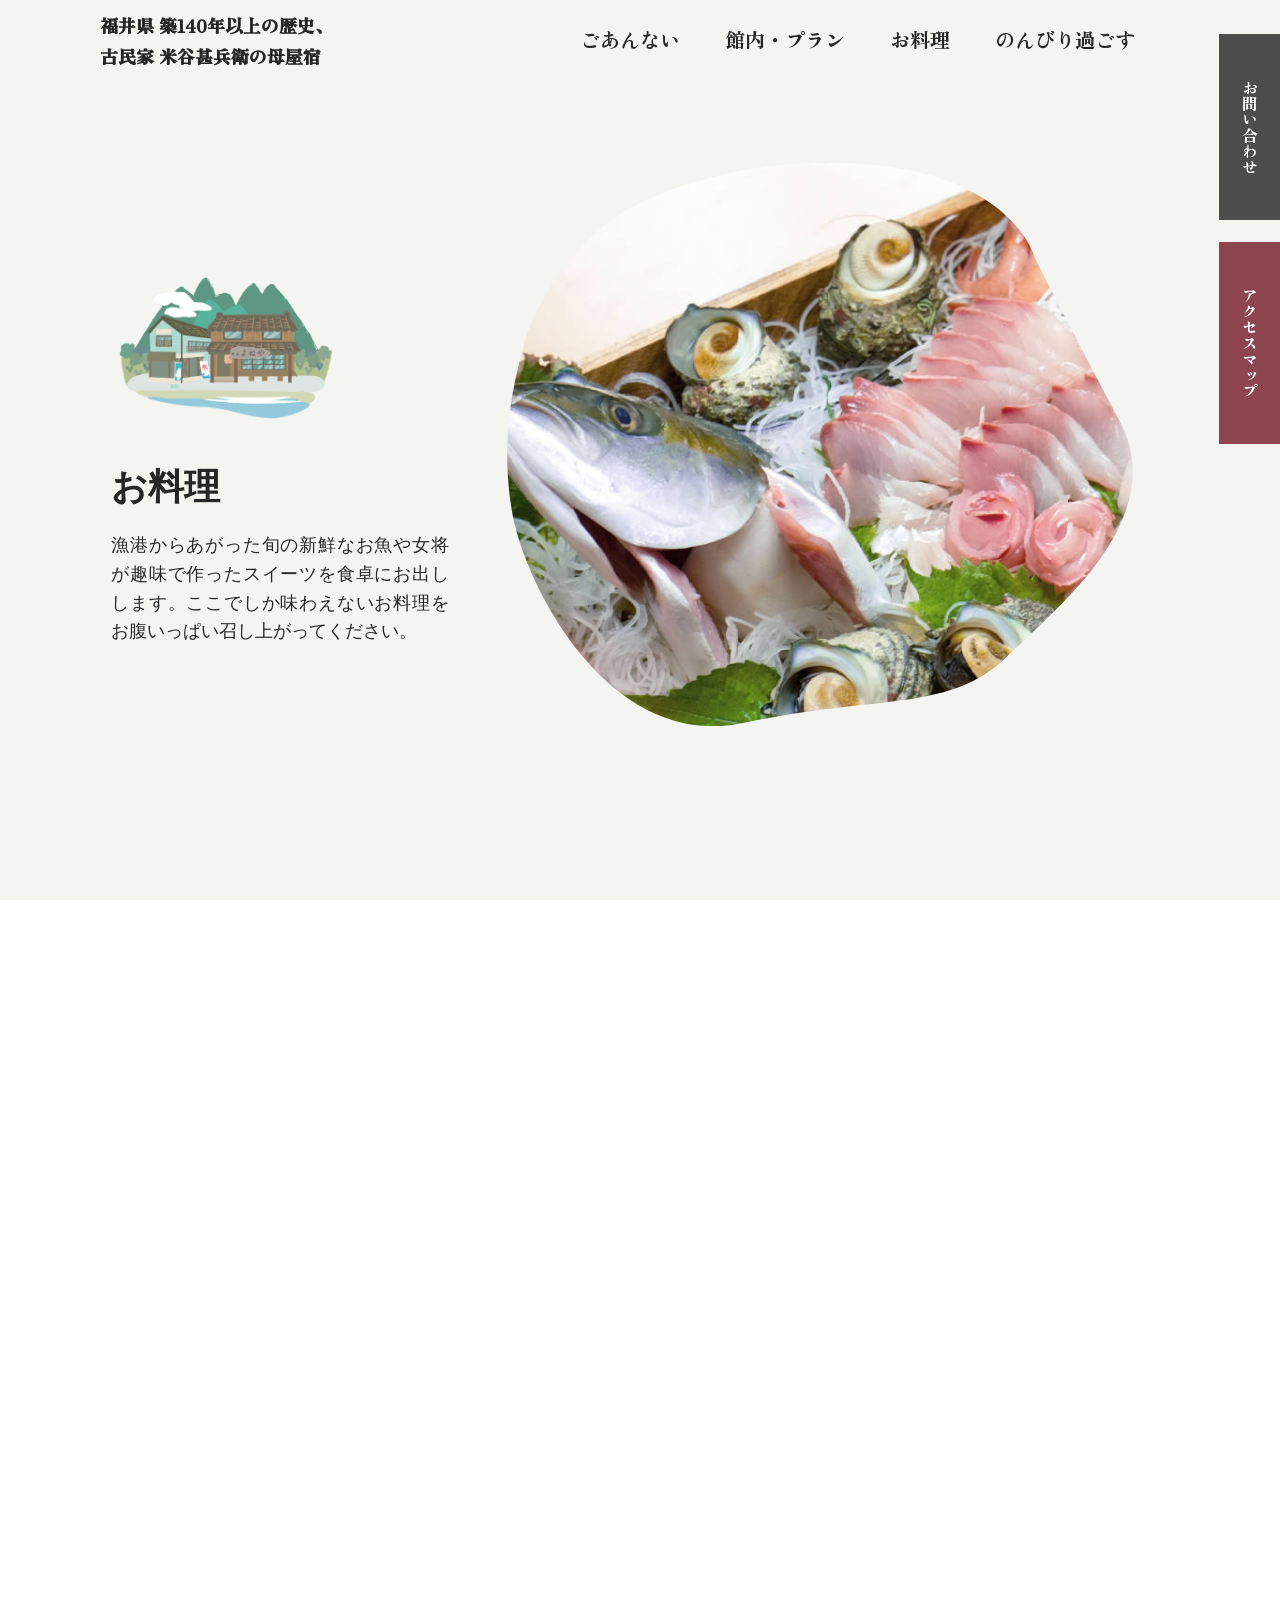
==== food/index.html @ 4f2714c8 "fix: GoogleMap の修正" ====
<!DOCTYPE html>
<html>
  <head>
    <meta charset="utf-8">
    <meta name="viewport" content="width=device-width, initial-scale=1.0">
    <title>お料理 | 民宿よねや</title>
    <link rel="preconnect" href="https://fonts.googleapis.com">
    <link rel="preconnect" href="https://fonts.gstatic.com" crossorigin>
    <link href="https://fonts.googleapis.com/css2?family=Zen+Antique&display=swap" rel="stylesheet">
    <link rel="stylesheet" href="../style.css">
    <link rel="icon" href="../favicon.ico">
  </head>
  <body>
    <div data-scroll-sentinel></div>
      <header id="header" class="header" data-active-header>
        <div class="header__container">
          <nav id="gNav" class="gNav">
            <h1 class="gNav__siteBrand">
              <a href="/">福井県 築140年以上の歴史、<br>古民家 米谷甚兵衛の母屋宿</a>
            </h1>
            <ul class="gNav__primaryMenu visible-md" data-primary-menu>
              <li class="gNav__menuItem" data-spy-nav>
                <a href="../">ごあんない</a>
              </li>
              <li class="gNav__menuItem" data-spy-nav>
                <a href="../space/">館内・プラン</a>
              </li>
              <li class="gNav__menuItem" data-spy-nav>
                <a href="../food/">お料理</a>
              </li>
              <li class="gNav__menuItem" data-spy-nav>
                <a href="../stay/">のんびり過ごす</a>
              </li>
            </ul>
            <ul class="gNav__secondaryMenu visible-md" data-social-menu>
              <li class="gNav__menuItem is-fixed is-darker">
                <a href="#contact">お問い合わせ</a>
              </li>
              <li class="gNav__menuItem is-fixed is-primary">
                <a href="#access">アクセスマップ</a>
              </li>
          </nav>
        </div>
      </header>
      <main id="main" class="main">
        <header id="hero" class="hero">
          <div class="hero__container">
            <figure class="hero__image">
              <img src="../assets/mv_food.jpg" alt="民宿よねやの舟盛り">
            </figure>
            <div class="hero__content">
              <figure class="hero__illust">
                <img src="../assets/yoneya-koshino.png" alt="民宿よねやのイメージイラスト">
              </figure>
              <div class="hero__textWrap">
                <h2 class="hero__heading">お料理</h2>
                <p class="hero__text">
                  漁港からあがった旬の新鮮なお魚や女将が趣味で作ったスイーツを食卓にお出しします。ここでしか味わえないお料理をお腹いっぱい召し上がってください。
                </p>
              </div>
            </div>
          </div>
        </header>
        <section class="food" data-readable>
          <div class="food__container">
            <h2 class="food__heading">お食事</h2>
            <div class="food__content">
              <div class="flexItem-md-4 mb-md-x-large px-md-large">
                <figure class="food__image">
                  <img src="../assets/food_00.jpg" alt="地場の食材を使っています">
                </figure>
                <div class="food__textWrap">
                  <h3 class="food__subHeading">地場の食材を使っています</h3>
                  <p class="food__text pr-md-x-large">
                    通年、地元からいただいた食材は、お野菜・お米は福井県のこしひかり、冬は越前蟹をお出ししています。懐かしい、また体に優しい手料理の味をご堪能ください。
                  </p>
                </div>
              </div>
              <div class="flexItem-md-4 mt-md-x-large px-md-large">
                <figure class="food__image">
                  <img src="../assets/food_01.jpg" alt="海辺の幸をご堪能あれ">
                </figure>
                <div class="food__textWrap">
                  <h3 class="food__subHeading">海辺の幸をご堪能あれ</h3>
                  <p class="food__text pr-md-x-large">
                    季節によって上がる魚は様々。ヒラマサ、剣先、イサキ、クロダイ、アジ、マグロなど越前海岸でとれた旬の魚が並びます。口の中に広がる贅沢な味わいをお楽しみください。
                  </p>
                </div>
              </div>
            </div>
            <div data-readable>
              <h2 class="food__heading">
                <img src="../assets/yoneya_sweets.png">
              </h2>
              <div class="food__content">
                <div class="food__textWrap flexItem-md-4">
                  <h3 class="food__subHeading">誕生日や結婚記念日、<br>七五三などの節目のお祝いに</h3>
                  <p class="food__text pr-md-x-large pb-md-large">
                    ご家族やお友達のお祝いは、よねやでお過ごしください。女将が趣味で作るスイーツをお出ししています。ご家族がテーブルを囲んで笑い合う、そんなひとときのお手伝いができたら嬉しいです。
                  </p>
                </div>
                <figure class="food__image flexItem-md-4">
                  <img src="../assets/food_02.jpg" alt="民宿よねや女将手製のスイーツ">
                </figure>
              </div>
            </div>
          </div>
        </section>
        <section id="access" class="embed" data-safe-embed data-readable>
          <iframe src="https://www.google.com/maps/embed?pb=!1m18!1m12!1m3!1d12905.450723315187!2d136.00251487978468!3d36.035853599206256!2m3!1f0!2f0!3f0!3m2!1i1024!2i768!4f13.1!3m3!1m2!1s0x5ff8c836736d2411%3A0x1d36cda72240b869!2z5rCR5a6_44KI44Gt44KE!5e0!3m2!1sja!2sjp!4v1790997362595!5m2!1sja!2sjp"></iframe>
        </section>
      </main>
      <footer id="contact" class="footer" data-readable>
        <div class="footer__container">
          <div class="footer__summary" data-readable>
            <figure class="footer__image">
              <img src="../assets/yoneya-koshino.jpg" alt="民宿よねや 母屋外観">
            </figure>
            <ul class="footer__list">
              <li>
                <svg class="icon is-si-mail is-sm" width="24" height="24" aria-hidden="true">
                  <use href="../assets/icons.svg#si-mail"></use>
                </svg>
                info@yoneya-koshino.com
              </li>
              <li>
                <svg class="icon is-si-tel is-sm" width="24" height="24" aria-hidden="true">
                  <use href="../assets/icons.svg#si-tel"></use>
                </svg>
                0776-89-2266
              </li>
              <li>
                <svg class="icon is-si-pin is-sm" width="24" height="24" aria-hidden="true">
                  <use href="../assets/icons.svg#si-pin"></use>
                </svg>
                〒910-3550 福井県福井市蒲生町11-6
              </li>
            </ul>
            <small class="footer__copyright"></small>
          </div>
          <div class="footer__detail" data-readable>
            <div class="footer__tagline">
              福井県 築140年以上の歴史、<br>古民家 米谷甚兵衛の母屋宿
            </div>
            <figure class="footer__brand">
              <img src="../assets/yoneya_logo.png" alt="民宿よねや ロゴ">
            </figure>
            <table class="footer__table">
              <tr>
                <th>チェックイン</th>
                <td>15時以降</td>
              </tr>
              <tr>
                <th>チェックアウト</th>
                <td>10時まで</td>
              </tr>
              <tr>
                <th>カフェ営業</th>
                <td>11時～14時
                  <br>営業終了時刻の30分前に受付を終了します。
                  <br>平日のお食事はご予約のみ承ります。</td>
              </tr>
              <tr>
                <th>宿内入浴</th>
                <td>10時～21時</td>
              </tr>
              <tr>
                <th>波の華温泉</th>
                <td>10時～21時（＊20時までに受付）
                  <br>徒歩2分</td>
              </tr>
              <tr>
                <th>定休日</th>
                <td>毎週水曜定休（＊祝日の場合は営業します）</td>
            </table>
          </div>
        </div>
      </footer>
    </div>
    <script src="../init.js" type="module"></script>
  </body>
</html>
---- style.css ----
@charset "UTF-8";
/**
 * Style.css
 * © 2026 QWEL.DESIGN (https://qwel.design)
 * Released under the MIT License.
 * See LICENSE file for details.
 */
/**
 * Root
 */
:root {
  --color--darkest: #262626;
  --color--darkest--active: #8c8c8c;
  --color--darker: #4d4d4d;
  --color--darker--active: #b3b3b3;
  --color--dark: #808080;
  --color--dark--active: #e6e6e6;
  --color--light: #dde0d1;
  --color--light--active: rgb(127.8831168831, 136.8051948052, 92.1948051948);
  --color--lighter: #f4f5f0;
  --color--lighter--active: rgb(154.24, 163.4, 117.6);
  --color--lightest: #ffffff;
  --color--lightest--active: #999999;
  --color--primary: #8d4550;
  --color--primary--active: rgb(223.4571428571, 190.5428571429, 195.5714285714);
  --color--secondary: #449c90;
  --color--secondary--active: rgb(197.8928571429, 230.1071428571, 225.7142857143);
  --color--tertiary: #cbe1e3;
  --color--tertiary--active: rgb(79.1, 141.25, 146.9);
  --container-width--sm: 31.25rem;
  --container-width--md: 46.875rem;
  --container-width--lg: 62.5rem;
  --container-pad--sm: 0.625rem;
  --container-pad--md: clamp(0.625rem, 2%, 0.8333333333rem);
  --container-pad--lg: clamp(0.625rem, 2%, 1.25rem);
  --spacing--none: 0;
  --spacing--x-small: 0.3125rem;
  --spacing--small: 0.625rem;
  --spacing--medium: 1.25rem;
  --spacing--large: 2.5rem;
  --spacing--x-large: 5rem;
  --font-family-base: "Noto Sans JP", "游ゴシック", "Yu Gothic", sans-serif;
  --font-weight-base: 400;
  --line-height-base: 1.6;
  --letter-spacing-base: 0;
  --heading-margin-block-start: var(--spacing--medium);
  --heading-margin-block-end: var(--spacing--small);
  --heading-font-family: "Noto Sans JP", "游ゴシック", "Yu Gothic", sans-serif;
  --heading-font-weight: 400;
  --heading-line-height: 1.2;
  --heading-letter-spacing: 0;
  --font-size--x-small: 0.75rem;
  --font-size--small: 0.875rem;
  --font-size--normal: 1rem;
  --font-size--medium: 1.125rem;
  --font-size--large: 1.25rem;
  --font-size--x-large: 1.5rem;
  --font-size--xx-large: 2rem;
  --small-font-size: var(--font-size--small);
  --small-line-height: 2;
  --small-letter-spacing: 0;
}

/**
 * Foundation - Normalize
 */
*,
*::before,
*::after {
  box-sizing: border-box;
}

html {
  font-size: min(3.84vw, 18px);
  scroll-behavior: smooth;
}

body {
  margin: 0;
  background-color: var(--color--lightest);
  color: var(--color--darkest);
  font-family: var(--font-family-base);
  font-weight: var(--font-weight-base);
  line-height: var(--line-height-base);
  letter-spacing: var(--letter-spacing-base);
  -webkit-text-size-adjust: 100%;
}

h1, h2, h3, h4, h5, h6 {
  margin-block-start: var(--heading-margin-block-start);
  margin-block-end: var(--heading-margin-block-end);
  font-family: var(--heading-font-family);
  font-weight: var(--heading-font-weight);
  line-height: var(--heading-line-height);
  letter-spacing: var(--heading-letter-spacing);
}

h1 {
  font-size: var(--font-size--x-large);
}

h2 {
  font-size: var(--font-size--x-large);
}

h3 {
  font-size: var(--font-size--large);
}

h4 {
  font-size: var(--font-size--medium);
}

h5 {
  font-weight: 700;
  font-size: var(--font-size--normal);
}

h6 {
  font-weight: 700;
  font-size: var(--font-size--small);
}

p,
ol, ul,
li {
  margin-block: var(--spacing--small);
}

small {
  font-size: var(--small-font-size);
  line-height: var(--small-line-height);
  letter-spacing: var(--small-letter-spacing);
}

blockquote {
  margin-block: var(--spacing--small);
  padding-inline-start: 1em;
  border-inline-start: var(--spacing--x-small) solid var(--color--darkest);
}
blockquote p, blockquote cite {
  font-style: italic;
  font-size: var(--small-font-size);
  line-height: var(--small-line-height);
  letter-spacing: var(--small-letter-spacing);
}

a, a:active {
  color: var(--color--darker);
  text-decoration: none;
}
a:hover, a:focus {
  color: var(--color--primary);
  text-decoration: underline;
}

img {
  width: 100%;
  height: auto;
  vertical-align: middle;
}

figure {
  display: block;
  margin: var(--spacing--small) 0;
}

figcaption {
  font-size: var(--small-font-size);
  line-height: var(--small-line-height);
  letter-spacing: var(--small-letter-spacing);
  text-align: center;
}

table {
  border-collapse: collapse;
  border-spacing: 0;
}

th {
  text-align: left;
}

button, input, select, textarea {
  font: inherit;
}

/**
 * Layout - Header
 */
.header {
  position: fixed;
  z-index: 1000;
  width: 100%;
  height: 4.5rem;
  background-color: var(--color--lighter);
  font-size: var(--font-size--medium);
  transition: all 0.35s ease-in-out;
}
.header a {
  color: var(--color--darkest);
}
.header a:hover {
  color: var(--color--primary);
}
@media (min-width: 864px) {
  .header:hover, .header.is-active {
    height: 7.5rem;
    font-size: var(--font-size--large);
  }
}
.header__container {
  width: min(100%, var(--container-width--lg));
  margin-inline: auto;
  padding-inline: var(--container-pad--lg);
  height: 100%;
}

/**
 * Layout - G Nav
 */
.gNav {
  display: flex;
  flex-flow: row wrap;
  justify-content: space-between;
  align-items: center;
  height: 100%;
}
.gNav__siteBrand {
  flex: 0 1 13.5rem;
  margin: 0;
  font-family: "Zen Antique", serif;
  font-weight: 700;
  font-size: var(--font-size--small);
  line-height: 1.68;
  text-align: left;
}
@media (min-width: 864px) {
  .gNav__siteBrand {
    font-size: var(--font-size--normal);
  }
}
.gNav__siteBrand a:hover {
  color: var(--color--darkest);
  text-decoration: none;
  opacity: 0.7;
}
.gNav__primaryMenu {
  list-style: none;
  padding-inline-start: 0;
  display: flex;
  flex-flow: row wrap;
  justify-content: space-around;
  align-items: center;
  flex: 0 1 auto;
  gap: var(--spacing--large);
  margin: 0;
  margin-inline-end: var(--spacing--large);
}
.gNav__secondaryMenu {
  list-style: none;
  padding-inline-start: 0;
  position: fixed;
  top: var(--spacing--medium);
  right: 0;
  z-index: 1000;
  display: flex;
  flex-direction: column;
  gap: var(--spacing--medium);
}
.gNav__menuItem {
  margin: 0;
  font-family: "Zen Antique", serif;
}
.gNav__menuItem.is-current {
  font-weight: 700;
}
.gNav__menuItem a {
  display: block;
  line-height: 1;
  transition: all 0.5s ease;
}
.gNav__menuItem.is-fixed a {
  padding: var(--spacing--large) var(--spacing--medium);
  writing-mode: vertical-rl;
  font-size: var(--font-size--small);
}
.gNav__menuItem.is-darker a, .gNav__menuItem.is-darker a:active {
  background-color: var(--color--darker);
  color: var(--color--lightest);
}
.gNav__menuItem.is-darker a:hover, .gNav__menuItem.is-darker a:focus {
  background-color: var(--color--darker--active);
  color: var(--color--darkest);
}
.gNav__menuItem.is-darker a:hover, .gNav__menuItem.is-darker a:focus {
  box-shadow: 0 0 var(--spacing--small) var(--color--darker);
}
.gNav__menuItem.is-darker a {
  text-decoration: none;
}
.gNav__menuItem.is-primary a, .gNav__menuItem.is-primary a:active {
  background-color: var(--color--primary);
  color: var(--color--lightest);
}
.gNav__menuItem.is-primary a:hover, .gNav__menuItem.is-primary a:focus {
  background-color: var(--color--primary--active);
  color: var(--color--darkest);
}
.gNav__menuItem.is-primary a:hover, .gNav__menuItem.is-primary a:focus {
  box-shadow: 0 0 var(--spacing--small) var(--color--primary);
}
.gNav__menuItem.is-primary a {
  text-decoration: none;
}

/**
 * Main
 */
.main__container {
  width: min(100%, var(--container-width--md));
  margin-inline: auto;
  padding-inline: var(--container-pad--md);
}
.main__row {
  display: flex;
  flex-flow: row wrap;
  justify-content: flex-start;
  align-items: flex-start;
}
@media (min-width: 864px) {
  .main__article {
    flex-grow: 0;
    flex-shrink: 6;
    flex-basis: 30rem;
  }
}
.main__article {
  width: 100%;
  padding-inline: var(--container-pad--sm);
}
@media (min-width: 864px) {
  .main__aside {
    flex-grow: 0;
    flex-shrink: 3;
    flex-basis: 15rem;
  }
}
.main__aside {
  width: 100%;
  padding-inline: var(--container-pad--sm);
}

/**
 * Layout - Footer
 */
.footer {
  background-color: var(--color--lighter);
  color: var(--color--darkest);
}
.footer a, .footer a:active {
  color: var(--color--darkest);
  text-decoration: none;
}
.footer a:hover, .footer a:focus {
  color: var(--color--darkest);
  text-decoration: underline;
}
.footer__container {
  display: flex;
  flex-flow: row wrap;
  justify-content: space-around;
  align-items: flex-end;
  gap: var(--spacing--large);
  padding-block: var(--spacing--x-large) !important;
}
@media (min-width: 864px) {
  .footer__summary, .footer__detail {
    flex-grow: 4;
    flex-shrink: 4;
    flex-basis: 20rem;
  }
}
.footer__summary, .footer__detail {
  width: 100%;
  padding-inline: var(--container-pad--sm);
}
.footer__summary {
  order: 1;
  margin-block: var(--spacing--medium);
}
@media (min-width: 864px) {
  .footer__summary {
    order: 0;
  }
}
.footer__detail {
  order: 0;
}
@media (min-width: 864px) {
  .footer__detail {
    order: 1;
  }
}
.footer__image {
  width: 18rem;
}
.footer__list {
  list-style: none;
  padding-inline-start: 0;
  font-weight: 700;
}
.footer__list svg {
  vertical-align: bottom;
}
.footer__tagline {
  margin-inline-start: var(--spacing--small);
  font-family: "Zen Antique", serif;
  font-weight: 700;
}
.footer__brand {
  width: 18rem;
  margin-block: var(--spacing--medium);
  font-size: var(--font-size--xx-large);
}
.footer__table {
  width: 100%;
}
@media (max-width: 575.9px) {
  .footer__table, .footer__table thead, .footer__table tbody, .footer__table tr, .footer__table th, .footer__table td {
    display: block;
  }
}
.footer__table thead, .footer__table tbody {
  width: 100%;
}
.footer__table thead {
  border: 0;
}
.footer__table tr {
  border-block-end: 1px solid var(--color--dark);
}
.footer__table tr:first-child {
  border-block-start: 1px solid var(--color--dark);
}
.footer__table th, .footer__table td {
  padding: var(--spacing--small);
  border: 0;
}
.footer__table {
  font-size: var(--small-font-size);
  line-height: var(--small-line-height);
  letter-spacing: var(--small-letter-spacing);
}
.footer__table th {
  font-weight: 400;
}
.footer__copyright {
  display: block;
  margin-block: var(--spacing--medium);
  margin-inline: var(--spacing--small);
}

/**
 * Component - Icon
 */
.icon {
  position: relative;
  display: inline-block;
  width: 1.5rem;
  height: 1.5rem;
  overflow: hidden;
  fill: currentColor;
}
.icon.is-md {
  width: 2.25rem;
  height: 2.25rem;
}
.icon.is-lg {
  width: 3rem;
  height: 3rem;
}
.icon__span {
  position: relative;
  display: block;
  border-width: 0;
  border-style: solid;
  border-color: var(--color--lightest);
  transition: border-color 0.25s ease;
}
.icon.is-menu .icon__span {
  width: 60%;
  height: 20%;
  margin: 40% 20%;
  border-block-start-width: 2px;
  border-block-end-width: 2px;
}
.icon.is-close .icon__span::before, .icon.is-close .icon__span::after {
  content: "";
  position: absolute;
  display: block;
  width: 60%;
  height: 4%;
  margin: 48% 20%;
  border: 1px solid var(--color--lightest);
  transform: rotate(-45deg);
}
.icon.is-close .icon__span::after {
  transform: rotate(45deg);
}
.icon.is-chevron-up .icon__span {
  width: 30%;
  height: 30%;
  margin: 35%;
  border-block-start-width: 2px;
  border-inline-start-width: 2px;
  transform: rotate(45deg) translate(10%, 10%);
}
.icon.is-chevron-down .icon__span {
  width: 30%;
  height: 30%;
  margin: 35%;
  border-inline-end-width: 2px;
  border-block-end-width: 2px;
  transform: rotate(45deg) translate(-10%, -10%);
}
.icon.is-chevron-left .icon__span {
  width: 30%;
  height: 30%;
  margin: 35%;
  border-inline-start-width: 2px;
  border-block-end-width: 2px;
  transform: rotate(45deg) translate(10%, -10%);
}
.icon.is-chevron-right .icon__span {
  width: 30%;
  height: 30%;
  margin: 35%;
  border-block-start-width: 2px;
  border-inline-end-width: 2px;
  transform: rotate(45deg) translate(-10%, 10%);
}

/**
 * Component - Button
 */
.button, .button:active {
  border: 0;
  border-radius: 2.25rem;
  text-align: center;
  text-decoration: none;
  word-break: break-word;
  outline: 0;
  -webkit-user-select: none;
     -moz-user-select: none;
          user-select: none;
  cursor: pointer;
  transition: all 0.5s ease;
}
.button:hover, .button:focus {
  text-decoration: none;
  transform: scale(96%);
}
.button.is-darkest, .button.is-darkest:active {
  background-color: var(--color--darkest);
  color: var(--color--lightest);
}
.button.is-darkest:hover, .button.is-darkest:focus {
  background-color: var(--color--darkest--active);
  color: var(--color--darkest);
}
.button.is-darkest:hover, .button.is-darkest:focus {
  box-shadow: 0 0 var(--spacing--small) var(--color--darkest);
}
.button.is-darker, .button.is-darker:active {
  background-color: var(--color--darker);
  color: var(--color--lightest);
}
.button.is-darker:hover, .button.is-darker:focus {
  background-color: var(--color--darker--active);
  color: var(--color--darkest);
}
.button.is-darker:hover, .button.is-darker:focus {
  box-shadow: 0 0 var(--spacing--small) var(--color--darker);
}
.button.is-dark, .button.is-dark:active {
  background-color: var(--color--dark);
  color: var(--color--lightest);
}
.button.is-dark:hover, .button.is-dark:focus {
  background-color: var(--color--dark--active);
  color: var(--color--darkest);
}
.button.is-dark:hover, .button.is-dark:focus {
  box-shadow: 0 0 var(--spacing--small) var(--color--dark);
}
.button.is-light, .button.is-light:active {
  background-color: var(--color--light);
  color: var(--color--darkest);
}
.button.is-light:hover, .button.is-light:focus {
  background-color: var(--color--light--active);
  color: var(--color--lightest);
}
.button.is-light:hover, .button.is-light:focus {
  box-shadow: 0 0 var(--spacing--small) var(--color--light);
}
.button.is-lighter, .button.is-lighter:active {
  background-color: var(--color--lighter);
  color: var(--color--darkest);
}
.button.is-lighter:hover, .button.is-lighter:focus {
  background-color: var(--color--lighter--active);
  color: var(--color--lightest);
}
.button.is-lighter:hover, .button.is-lighter:focus {
  box-shadow: 0 0 var(--spacing--small) var(--color--lighter);
}
.button.is-lightest, .button.is-lightest:active {
  background-color: var(--color--lightest);
  color: var(--color--darkest);
}
.button.is-lightest:hover, .button.is-lightest:focus {
  background-color: var(--color--lightest--active);
  color: var(--color--lightest);
}
.button.is-lightest:hover, .button.is-lightest:focus {
  box-shadow: 0 0 var(--spacing--small) var(--color--lightest);
}
.button.is-primary, .button.is-primary:active {
  background-color: var(--color--primary);
  color: var(--color--lightest);
}
.button.is-primary:hover, .button.is-primary:focus {
  background-color: var(--color--primary--active);
  color: var(--color--darkest);
}
.button.is-primary:hover, .button.is-primary:focus {
  box-shadow: 0 0 var(--spacing--small) var(--color--primary);
}
.button.is-secondary, .button.is-secondary:active {
  background-color: var(--color--secondary);
  color: var(--color--lightest);
}
.button.is-secondary:hover, .button.is-secondary:focus {
  background-color: var(--color--secondary--active);
  color: var(--color--darkest);
}
.button.is-secondary:hover, .button.is-secondary:focus {
  box-shadow: 0 0 var(--spacing--small) var(--color--secondary);
}
.button.is-tertiary, .button.is-tertiary:active {
  background-color: var(--color--tertiary);
  color: var(--color--darkest);
}
.button.is-tertiary:hover, .button.is-tertiary:focus {
  background-color: var(--color--tertiary--active);
  color: var(--color--lightest);
}
.button.is-tertiary:hover, .button.is-tertiary:focus {
  box-shadow: 0 0 var(--spacing--small) var(--color--tertiary);
}
.button.is-sm {
  display: block;
  width: 10.5rem;
  height: 3.5rem;
  line-height: 3.5rem;
  margin-inline: auto;
}
.button.is-md {
  display: block;
  width: 16.5rem;
  height: 4.5rem;
  line-height: 4.5rem;
  margin-inline: auto;
}
.button.is-lg {
  display: block;
  width: 22.5rem;
  height: 4.5rem;
  line-height: 4.5rem;
  margin-inline: auto;
}

/**
 * Component - Embed
 */
.embed {
  position: relative;
  width: 100%;
  height: 62.5vh;
}
.embed iframe {
  position: absolute;
  top: 0;
  left: 0;
  right: 0;
  bottom: 0;
  width: 100%;
  height: 100%;
  border: 0;
}

/**
 * Component - Back To Top
 */
.backToTop {
  position: fixed;
  right: var(--spacing--small);
  bottom: var(--spacing--small);
  z-index: 1000;
  display: block;
  width: 3rem;
  height: 3rem;
  padding: 0;
  opacity: 0;
  transform: translateY(1rem) rotateY(-180deg);
  transition: all 0.5s ease;
  text-align: center;
  outline: 0;
  cursor: default;
  pointer-events: none;
}
.backToTop.is-active {
  opacity: 1;
  transform: translateY(0) rotateY(0);
  cursor: pointer;
  pointer-events: auto;
}
.backToTop > .icon {
  border-radius: 50%;
  background-color: var(--color--primary);
  transition: background-color 0.25s ease;
}
.backToTop > .icon > .icon__span, .backToTop > .icon > .icon__span::before, .backToTop > .icon > .icon__span::after {
  border-color: var(--color--lightest);
}
.backToTop:hover > .icon {
  background-color: var(--color--primary--active);
}
.backToTop:hover > .icon > .icon__span, .backToTop:hover > .icon > .icon__span::before, .backToTop:hover > .icon > .icon__span::after {
  border-color: var(--color--darkest);
}

/**
 * Component - Drawer Menu
 */
.drawer {
  position: fixed;
  top: var(--spacing--small);
  right: var(--spacing--small);
  z-index: 1110;
  display: block;
  width: 3rem;
  height: 3rem;
  padding: 0;
  border: 0;
  background-color: transparent;
  text-align: center;
  outline: 0;
  cursor: pointer;
}
@media (min-width: 864px) {
  .drawer {
    display: none;
  }
}
.drawer__navicon {
  position: absolute;
  top: 0;
  right: 0;
  z-index: 1111;
}
.drawer__navicon > .icon {
  border-radius: 0;
  background-color: var(--color--primary);
  transition: background-color 0.25s ease;
}
.drawer__navicon > .icon > .icon__span, .drawer__navicon > .icon > .icon__span::before, .drawer__navicon > .icon > .icon__span::after {
  border-color: var(--color--lightest);
}
.drawer__navicon:hover > .icon {
  background-color: var(--color--primary--active);
}
.drawer__navicon:hover > .icon > .icon__span, .drawer__navicon:hover > .icon > .icon__span::before, .drawer__navicon:hover > .icon > .icon__span::after {
  border-color: var(--color--darkest);
}
.drawer__navicon {
  opacity: 0;
  transform: rotateY(-180deg);
  transition: all 0.5s ease;
}
.drawer:not(.is-active):not(.is-ready) .drawer__navicon {
  opacity: 1;
  transform: rotateY(0);
}
.drawer__close {
  position: absolute;
  top: 0;
  right: 0;
  z-index: 1110;
}
.drawer__close > .icon {
  border-radius: 0;
  background-color: var(--color--primary);
  transition: background-color 0.25s ease;
}
.drawer__close > .icon > .icon__span, .drawer__close > .icon > .icon__span::before, .drawer__close > .icon > .icon__span::after {
  border-color: var(--color--lightest);
}
.drawer__close:hover > .icon {
  background-color: var(--color--primary--active);
}
.drawer__close:hover > .icon > .icon__span, .drawer__close:hover > .icon > .icon__span::before, .drawer__close:hover > .icon > .icon__span::after {
  border-color: var(--color--darkest);
}
.drawer__close {
  opacity: 1;
  transform: rotateY(0);
  transition: all 0.5s ease;
}
.drawer:not(.is-active) .drawer__close {
  opacity: 0;
  transform: rotateY(180deg);
}

.drawerMenu {
  position: fixed;
  top: 0;
  right: 0;
  bottom: 0;
  z-index: 1100;
  width: clamp(18rem, 40%, 24rem);
  height: 100%;
  margin: auto;
  background-color: var(--color--primary);
  text-align: center;
  transition: width 0.5s ease;
}
.drawerMenu.is-hidden {
  width: 0;
}
.drawerMenu__inner {
  display: flex;
  flex-wrap: wrap;
  align-content: center;
  height: 100%;
  margin: 0;
  padding-inline-start: 0;
  text-align: left;
  opacity: 1;
}
.drawerMenu__inner.is-hidden {
  opacity: 0;
}
.drawerMenu__inner.is-collapsed {
  display: none;
}
.drawerMenu__primaryMenu, .drawerMenu__socialMenu {
  list-style: none;
  flex: 1 1 100%;
  padding-inline-start: 0;
}
.drawerMenu__item {
  width: 100%;
  margin: 0;
  text-transform: capitalize;
}
.drawerMenu__item a {
  display: block;
  padding-block: var(--spacing--x-small);
  padding-inline-start: 20%;
  color: var(--color--lightest);
  fill: var(--color--lightest);
  text-decoration: none;
  transition: all 0.25s ease;
}
.drawerMenu__item:not(.is-siteBrand) a:hover {
  background-color: var(--color--primary--active);
  color: var(--color--darkest);
  fill: var(--color--darkest);
}
.drawerMenu__item.is-siteBrand {
  padding-block: 1rem;
  font-size: var(--font-size--x-large);
}
.drawerMenu__item.is-siteBrand a {
  padding: 0 0 0 20%;
}
.drawerMenu__item.is-siteBrand img {
  width: 6rem;
}

.drawerMenuOverlay {
  position: fixed;
  top: 0;
  right: 0;
  bottom: 0;
  z-index: 1090;
  display: block;
  width: 100%;
  height: 100%;
  background-color: transparent;
}
.drawerMenuOverlay.is-collapsed {
  display: none;
}

/**
 * Project - Section
 */
.stay, .koshino, .food, .space, .plan, .how-to-stay, .story, .hero {
  padding-block: var(--spacing--large);
}
:where(.stay, .koshino, .food, .space, .plan, .how-to-stay, .story, .hero) {
  background-color: var(--color--lightest);
}
:where(.section:nth-child(odd) .stay, .section:nth-child(odd) .koshino, .section:nth-child(odd) .food, .section:nth-child(odd) .space, .section:nth-child(odd) .plan, .section:nth-child(odd) .how-to-stay, .section:nth-child(odd) .story, .section:nth-child(odd) .hero) {
  background-color: var(--color--darker);
  color: var(--color--lightest);
}
:where(.section:nth-child(odd) .stay, .section:nth-child(odd) .koshino, .section:nth-child(odd) .food, .section:nth-child(odd) .space, .section:nth-child(odd) .plan, .section:nth-child(odd) .how-to-stay, .section:nth-child(odd) .story, .section:nth-child(odd) .hero) a {
  color: var(--color--lightest);
  text-decoration: none;
}
:where(.section:nth-child(odd) .stay, .section:nth-child(odd) .koshino, .section:nth-child(odd) .food, .section:nth-child(odd) .space, .section:nth-child(odd) .plan, .section:nth-child(odd) .how-to-stay, .section:nth-child(odd) .story, .section:nth-child(odd) .hero) a:hover, :where(.section:nth-child(odd) .stay, .section:nth-child(odd) .koshino, .section:nth-child(odd) .food, .section:nth-child(odd) .space, .section:nth-child(odd) .plan, .section:nth-child(odd) .how-to-stay, .section:nth-child(odd) .story, .section:nth-child(odd) .hero) a:focus {
  color: var(--color--lightest);
  text-decoration: underline;
}

.stay__heading, .koshino__heading, .food__heading, .space__heading, .how-to-stay__heading, .story__heading, .hero__heading {
  margin: var(--spacing--medium) 0;
  font-weight: 700;
  font-size: var(--font-size--xx-large);
}

.stay__subHeading, .food__subHeading, .space__subHeading, .how-to-stay__subHeading {
  margin: var(--spacing--medium) 0;
  font-weight: 700;
  font-size: var(--font-size--x-large);
  line-height: 1.68;
}

.stay__container, .koshino__container, .food__container, .space__container, .plan__container, .how-to-stay__container, .story__container, .hero__container, .footer__container {
  padding-block-start: calc(var(--spacing--small) + var(--spacing--medium));
  padding-block-end: var(--spacing--large);
}
.stay__container:not(.section__container.is-md), .koshino__container:not(.section__container.is-md), .food__container:not(.section__container.is-md), .space__container:not(.section__container.is-md), .plan__container:not(.section__container.is-md), .how-to-stay__container:not(.section__container.is-md), .story__container:not(.section__container.is-md), .hero__container:not(.section__container.is-md), .footer__container:not(.section__container.is-md) {
  width: min(100%, var(--container-width--lg));
  margin-inline: auto;
  padding-inline: var(--container-pad--lg);
}
.is-md.stay__container, .is-md.koshino__container, .is-md.food__container, .is-md.space__container, .is-md.plan__container, .is-md.how-to-stay__container, .is-md.story__container, .is-md.hero__container, .is-md.footer__container {
  width: min(100%, var(--container-width--md));
  margin-inline: auto;
  padding-inline: var(--container-pad--md);
}

/**
 * Project - Hero
 */
.hero {
  padding-block: var(--spacing--x-large);
  background-color: var(--color--lighter);
}
@media (min-width: 864px) {
  .hero {
    display: flex;
    align-items: center;
    height: max(100svh, 36rem);
  }
}
.hero__container {
  display: flex;
  flex-flow: row wrap;
  justify-content: center;
  align-items: center;
  height: 100%;
}
@media (min-width: 864px) {
  .hero__image {
    flex-grow: 6;
    flex-shrink: 6;
    flex-basis: 30rem;
  }
}
.hero__image {
  width: 100%;
  padding-inline: var(--container-pad--sm);
}
@media (min-width: 576px) {
  .hero__image {
    padding-inline: var(--spacing--medium);
  }
}
@media (min-width: 864px) {
  .hero__image {
    order: 1;
  }
}
.hero__image img {
  -webkit-mask: url("./assets/mask.svg") center/contain no-repeat;
          mask: url("./assets/mask.svg") center/contain no-repeat;
}
@media (min-width: 864px) {
  .hero__content {
    flex-grow: 3;
    flex-shrink: 3;
    flex-basis: 15rem;
  }
}
.hero__content {
  width: 100%;
  padding-inline: var(--container-pad--sm);
  width: min(100%, 24rem);
  margin: 0 auto;
}
@media (min-width: 864px) {
  .hero__content {
    order: 0;
  }
}
.hero__illust {
  width: 12rem;
  margin: var(--spacing--large) auto;
}
@media (min-width: 864px) {
  .hero__illust {
    transform: translateX(-3rem);
  }
}
.hero__text {
  text-align: justify;
}

/**
 * Project - Story
 */
.story {
  padding-block: var(--spacing--large);
}
.story__heading {
  margin-block: var(--spacing--large);
  font-family: "Zen Antique", serif;
  font-weight: 500;
  text-align: center;
}
.story__heading span {
  display: inline-block;
}
.story__content {
  display: flex;
  flex-flow: row wrap;
  justify-content: center;
  align-items: center;
}
@media (min-width: 864px) {
  .story__image, .story__textWrap {
    flex-grow: 4;
    flex-shrink: 4;
    flex-basis: 20rem;
  }
}
.story__image, .story__textWrap {
  width: 100%;
  padding-inline: var(--container-pad--sm);
  padding-inline: var(--spacing--large);
}
.story__image {
  padding-inline: var(--spacing--x-large);
}
@media (min-width: 864px) {
  .story__image {
    padding-inline-end: var(--spacing--large);
  }
}
.story__text {
  line-height: 2.24;
  text-align: justify;
}
.story__text img {
  width: 12rem;
}

/**
 * Project - How to stay
 */
.how-to-stay {
  padding-block: var(--spacing--large);
  background-color: var(--color--lighter);
}
.how-to-stay__heading {
  width: 21rem;
  margin: var(--spacing--large) auto;
  text-align: center;
}
.how-to-stay__content {
  position: relative;
  display: flex;
  flex-flow: row wrap;
  justify-content: center;
  align-items: center;
  margin-block: var(--spacing--x-large);
  padding-block-end: var(--spacing--x-large);
}
.how-to-stay__content:nth-of-type(odd) {
  flex-direction: row-reverse;
}
.how-to-stay__content:nth-of-type(1)::after {
  content: "";
  position: absolute;
  right: 0;
  bottom: -4.5rem;
  display: block;
  width: 12rem;
  height: 12rem;
  background: url("./assets/illust_00.png") no-repeat center center/contain;
}
.how-to-stay__content:nth-of-type(2)::after {
  content: "";
  position: absolute;
  left: 0;
  bottom: -9rem;
  display: block;
  width: 12rem;
  height: 12rem;
  background: url("./assets/illust_01.png") no-repeat center center/contain;
}
@media (min-width: 864px) {
  .how-to-stay__image, .how-to-stay__textWrap {
    flex-grow: 4;
    flex-shrink: 4;
    flex-basis: 20rem;
  }
}
.how-to-stay__image, .how-to-stay__textWrap {
  width: 100%;
  padding-inline: var(--container-pad--sm);
}
.how-to-stay__illust {
  width: 12rem;
  margin-inline: auto;
}
.how-to-stay__textWrap {
  padding-inline: var(--spacing--large);
}
.how-to-stay__text {
  line-height: 2.24;
  text-align: justify;
}

/**
 * Project - Plan
 */
.plan {
  background-color: var(--color--lighter);
  overflow: hidden;
}
.plan__container {
  position: relative;
}
@media (min-width: 864px) {
  .plan__content {
    width: 60%;
    margin-inline-start: 40%;
  }
}
.plan__image {
  width: 16rem;
  height: 20rem;
  margin: var(--spacing--medium) auto;
  background: url("./assets/space_00.jpg") no-repeat center center/cover scroll;
}
@media (min-width: 864px) {
  .plan__image {
    position: absolute;
    top: 0;
    right: 65%;
    bottom: 0;
    width: min(45vw, 30rem);
    height: min(54vw, 36rem);
    margin: auto;
  }
}
.plan__table {
  width: 100%;
}
@media (max-width: 575.9px) {
  .plan__table, .plan__table thead, .plan__table tbody, .plan__table tr, .plan__table th, .plan__table td {
    display: block;
  }
}
.plan__table thead, .plan__table tbody {
  width: 100%;
}
.plan__table thead {
  border: 0;
}
.plan__table tr {
  border-block-end: 1px solid var(--color--dark);
}
.plan__table tr:first-child {
  border-block-start: 1px solid var(--color--dark);
}
.plan__table th, .plan__table td {
  padding: var(--spacing--small);
  border: 0;
}
.plan__table {
  font-size: var(--small-font-size);
  line-height: var(--small-line-height);
  letter-spacing: var(--small-letter-spacing);
}

/**
 * Project - Space
 */
.space__heading {
  margin-block: var(--spacing--large);
  font-family: "Zen Antique", serif;
  font-weight: 500;
  text-align: center;
}
.space__content {
  display: flex;
  flex-flow: row wrap;
  justify-content: center;
  align-items: flex-end;
  margin-block: var(--spacing--large);
}
.space__content:nth-of-type(odd) {
  flex-direction: row-reverse;
}
.space__subContent {
  display: flex;
  flex-flow: row wrap;
  justify-content: space-around;
  align-items: center;
}
@media (min-width: 864px) {
  .space__image {
    flex-grow: 5;
    flex-shrink: 5;
    flex-basis: 25rem;
  }
}
.space__image {
  width: 100%;
  padding-inline: var(--container-pad--sm);
}
@media (min-width: 864px) {
  .space__textWrap {
    flex-grow: 4;
    flex-shrink: 4;
    flex-basis: 20rem;
  }
}
.space__textWrap {
  width: 100%;
  padding-inline: var(--container-pad--sm);
  padding: var(--spacing--large);
}
.space__text {
  line-height: 2.24;
  text-align: justify;
}

/**
 * Project - Food
 */
.food__heading {
  margin-block: var(--spacing--large);
  font-family: "Zen Antique", serif;
  font-weight: 500;
  text-align: center;
}
.food__heading > img {
  width: 21rem;
}
.food__content {
  display: flex;
  flex-flow: row wrap;
  justify-content: space-around;
  align-items: flex-end;
}
.food__text {
  line-height: 2.24;
  text-align: justify;
}

/**
 * Project - Koshino
 */
.koshino__heading {
  margin-block: var(--spacing--large);
  font-weight: 500;
  text-align: center;
}
.koshino__content {
  display: flex;
  flex-flow: row wrap;
  justify-content: center;
  align-items: center;
}
.koshino__wideImage {
  margin: 0;
  text-align: center;
}
@media (min-width: 1464px) {
  .koshino__wideImage {
    margin-block: var(--spacing--medium);
  }
}
.koshino__wideImage > img {
  width: min(100%, 1440px);
}

/**
 * Project - Stay
 */
.stay__heading {
  margin-block: var(--spacing--large);
  font-family: "Zen Antique", serif;
  font-weight: 500;
  text-align: center;
}
.stay__content {
  display: flex;
  flex-flow: row wrap;
  justify-content: space-around;
  align-items: flex-end;
}
.stay__text {
  line-height: 2.24;
  text-align: justify;
}
.stay__roundImage {
  width: 12rem;
  margin: var(--spacing--large) auto;
  border-radius: 50%;
  overflow: hidden;
}
@media (min-width: 864px) {
  .stay__roundImage {
    margin-inline-start: var(--spacing--x-large);
  }
}
.stay__spot > img {
  border-radius: var(--spacing--small);
  overflow: hidden;
}
.stay__spot > figcaption {
  margin-block: var(--spacing--small);
  font-weight: 700;
  font-size: var(--font-size--normal);
  text-align: left;
}

/**
 * Utility - Scroll Offset
 */
:root {
  --scroll-offset: 0;
}

:target {
  scroll-margin-block-start: var(--scroll-offset);
}

/**
 * Utility - Scroll Inview
 */
[data-readable] {
  opacity: 0;
  transform: translateY(12px);
  transition: opacity 0.5s ease, transform 0.5s ease;
  will-change: opacity, transform;
}

.is-inview {
  opacity: 1;
  transform: none;
}

@media (prefers-reduced-motion: reduce) {
  [data-readable] {
    opacity: 1;
    transform: none;
    transition: none;
  }
}
/**
 * Utility - Safe Embed
 */
.safe-embed-cover {
  position: absolute;
  top: 0;
  left: 0;
  display: flex;
  width: 100%;
  height: 100%;
  align-items: center;
  justify-content: center;
  background: rgba(38, 38, 38, 0.3);
  color: var(--color--lightest);
  transition: opacity 0.25s linear;
}
.safe-embed-cover:not(.is-active) {
  opacity: 0;
}
.safe-embed-cover p {
  font-size: var(--font-size--small);
}

/**
 * Utility - Flex
 */
.flex-center {
  justify-content: center !important;
}
.flex-left {
  justify-content: flex-start !important;
}
.flex-right {
  justify-content: flex-end !important;
}
.flex-around {
  justify-content: space-around !important;
}
.flex-between {
  justify-content: space-between !important;
}
.flex-center {
  align-items: center !important;
}
.flex-top {
  align-items: flex-start !important;
}
.flex-stretch {
  align-items: stretch !important;
}
.flex-gap-none {
  gap: 0 !important;
}
.flex-gap-x-small {
  gap: 0.3125rem !important;
}
.flex-gap-small {
  gap: 0.625rem !important;
}
.flex-gap-medium {
  gap: 1.25rem !important;
}
.flex-gap-large {
  gap: 2.5rem !important;
}
.flex-gap-x-large {
  gap: 5rem !important;
}
@media (min-width: 576px) {
  .flex-center-sm {
    justify-content: center !important;
  }
  .flex-left-sm {
    justify-content: flex-start !important;
  }
  .flex-right-sm {
    justify-content: flex-end !important;
  }
  .flex-around-sm {
    justify-content: space-around !important;
  }
  .flex-between-sm {
    justify-content: space-between !important;
  }
  .flex-center-sm {
    align-items: center !important;
  }
  .flex-top-sm {
    align-items: flex-start !important;
  }
  .flex-stretch-sm {
    align-items: stretch !important;
  }
  .flex-gap-none-sm {
    gap: 0 !important;
  }
  .flex-gap-x-small-sm {
    gap: 0.3125rem !important;
  }
  .flex-gap-small-sm {
    gap: 0.625rem !important;
  }
  .flex-gap-medium-sm {
    gap: 1.25rem !important;
  }
  .flex-gap-large-sm {
    gap: 2.5rem !important;
  }
  .flex-gap-x-large-sm {
    gap: 5rem !important;
  }
}
@media (min-width: 864px) {
  .flex-center-md {
    justify-content: center !important;
  }
  .flex-left-md {
    justify-content: flex-start !important;
  }
  .flex-right-md {
    justify-content: flex-end !important;
  }
  .flex-around-md {
    justify-content: space-around !important;
  }
  .flex-between-md {
    justify-content: space-between !important;
  }
  .flex-center-md {
    align-items: center !important;
  }
  .flex-top-md {
    align-items: flex-start !important;
  }
  .flex-stretch-md {
    align-items: stretch !important;
  }
  .flex-gap-none-md {
    gap: 0 !important;
  }
  .flex-gap-x-small-md {
    gap: 0.3125rem !important;
  }
  .flex-gap-small-md {
    gap: 0.625rem !important;
  }
  .flex-gap-medium-md {
    gap: 1.25rem !important;
  }
  .flex-gap-large-md {
    gap: 2.5rem !important;
  }
  .flex-gap-x-large-md {
    gap: 5rem !important;
  }
}
@media (min-width: 1152px) {
  .flex-center-lg {
    justify-content: center !important;
  }
  .flex-left-lg {
    justify-content: flex-start !important;
  }
  .flex-right-lg {
    justify-content: flex-end !important;
  }
  .flex-around-lg {
    justify-content: space-around !important;
  }
  .flex-between-lg {
    justify-content: space-between !important;
  }
  .flex-center-lg {
    align-items: center !important;
  }
  .flex-top-lg {
    align-items: flex-start !important;
  }
  .flex-stretch-lg {
    align-items: stretch !important;
  }
  .flex-gap-none-lg {
    gap: 0 !important;
  }
  .flex-gap-x-small-lg {
    gap: 0.3125rem !important;
  }
  .flex-gap-small-lg {
    gap: 0.625rem !important;
  }
  .flex-gap-medium-lg {
    gap: 1.25rem !important;
  }
  .flex-gap-large-lg {
    gap: 2.5rem !important;
  }
  .flex-gap-x-large-lg {
    gap: 5rem !important;
  }
}

/**
 * Utility - Flex Item
 */
.flexItem-2 {
  flex-grow: 2;
  flex-shrink: 2;
  flex-basis: 10rem;
  width: 100%;
  padding-inline: var(--container-pad--sm);
}
.flexItem-3 {
  flex-grow: 3;
  flex-shrink: 3;
  flex-basis: 15rem;
  width: 100%;
  padding-inline: var(--container-pad--sm);
}
.flexItem-4 {
  flex-grow: 4;
  flex-shrink: 4;
  flex-basis: 20rem;
  width: 100%;
  padding-inline: var(--container-pad--sm);
}
.flexItem-5 {
  flex-grow: 5;
  flex-shrink: 5;
  flex-basis: 25rem;
  width: 100%;
  padding-inline: var(--container-pad--sm);
}
.flexItem-6 {
  flex-grow: 6;
  flex-shrink: 6;
  flex-basis: 30rem;
  width: 100%;
  padding-inline: var(--container-pad--sm);
}
.flexItem-7 {
  flex-grow: 7;
  flex-shrink: 7;
  flex-basis: 35rem;
  width: 100%;
  padding-inline: var(--container-pad--sm);
}
.flexItem-8 {
  flex-grow: 8;
  flex-shrink: 8;
  flex-basis: 40rem;
  width: 100%;
  padding-inline: var(--container-pad--sm);
}
.flexItem-9 {
  flex-grow: 9;
  flex-shrink: 9;
  flex-basis: 45rem;
  width: 100%;
  padding-inline: var(--container-pad--sm);
}
.flexItem-10 {
  flex-grow: 10;
  flex-shrink: 10;
  flex-basis: 50rem;
  width: 100%;
  padding-inline: var(--container-pad--sm);
}
.flexItem-11 {
  flex-grow: 11;
  flex-shrink: 11;
  flex-basis: 55rem;
  width: 100%;
  padding-inline: var(--container-pad--sm);
}
.flexItem-12 {
  flex-grow: 12;
  flex-shrink: 12;
  flex-basis: 60rem;
  width: 100%;
  padding-inline: var(--container-pad--sm);
}
@media (min-width: 576px) {
  .flexItem-sm-2 {
    flex-grow: 2;
    flex-shrink: 2;
    flex-basis: 10rem;
  }
}
.flexItem-sm-2 {
  width: 100%;
  padding-inline: var(--container-pad--sm);
}
@media (min-width: 576px) {
  .flexItem-sm-3 {
    flex-grow: 3;
    flex-shrink: 3;
    flex-basis: 15rem;
  }
}
.flexItem-sm-3 {
  width: 100%;
  padding-inline: var(--container-pad--sm);
}
@media (min-width: 576px) {
  .flexItem-sm-4 {
    flex-grow: 4;
    flex-shrink: 4;
    flex-basis: 20rem;
  }
}
.flexItem-sm-4 {
  width: 100%;
  padding-inline: var(--container-pad--sm);
}
@media (min-width: 576px) {
  .flexItem-sm-5 {
    flex-grow: 5;
    flex-shrink: 5;
    flex-basis: 25rem;
  }
}
.flexItem-sm-5 {
  width: 100%;
  padding-inline: var(--container-pad--sm);
}
@media (min-width: 576px) {
  .flexItem-sm-6 {
    flex-grow: 6;
    flex-shrink: 6;
    flex-basis: 30rem;
  }
}
.flexItem-sm-6 {
  width: 100%;
  padding-inline: var(--container-pad--sm);
}
@media (min-width: 576px) {
  .flexItem-sm-7 {
    flex-grow: 7;
    flex-shrink: 7;
    flex-basis: 35rem;
  }
}
.flexItem-sm-7 {
  width: 100%;
  padding-inline: var(--container-pad--sm);
}
@media (min-width: 576px) {
  .flexItem-sm-8 {
    flex-grow: 8;
    flex-shrink: 8;
    flex-basis: 40rem;
  }
}
.flexItem-sm-8 {
  width: 100%;
  padding-inline: var(--container-pad--sm);
}
@media (min-width: 576px) {
  .flexItem-sm-9 {
    flex-grow: 9;
    flex-shrink: 9;
    flex-basis: 45rem;
  }
}
.flexItem-sm-9 {
  width: 100%;
  padding-inline: var(--container-pad--sm);
}
@media (min-width: 576px) {
  .flexItem-sm-10 {
    flex-grow: 10;
    flex-shrink: 10;
    flex-basis: 50rem;
  }
}
.flexItem-sm-10 {
  width: 100%;
  padding-inline: var(--container-pad--sm);
}
@media (min-width: 576px) {
  .flexItem-sm-11 {
    flex-grow: 11;
    flex-shrink: 11;
    flex-basis: 55rem;
  }
}
.flexItem-sm-11 {
  width: 100%;
  padding-inline: var(--container-pad--sm);
}
@media (min-width: 576px) {
  .flexItem-sm-12 {
    flex-grow: 12;
    flex-shrink: 12;
    flex-basis: 60rem;
  }
}
.flexItem-sm-12 {
  width: 100%;
  padding-inline: var(--container-pad--sm);
}
@media (min-width: 864px) {
  .flexItem-md-2 {
    flex-grow: 2;
    flex-shrink: 2;
    flex-basis: 10rem;
  }
}
.flexItem-md-2 {
  width: 100%;
  padding-inline: var(--container-pad--sm);
}
@media (min-width: 864px) {
  .flexItem-md-3 {
    flex-grow: 3;
    flex-shrink: 3;
    flex-basis: 15rem;
  }
}
.flexItem-md-3 {
  width: 100%;
  padding-inline: var(--container-pad--sm);
}
@media (min-width: 864px) {
  .flexItem-md-4 {
    flex-grow: 4;
    flex-shrink: 4;
    flex-basis: 20rem;
  }
}
.flexItem-md-4 {
  width: 100%;
  padding-inline: var(--container-pad--sm);
}
@media (min-width: 864px) {
  .flexItem-md-5 {
    flex-grow: 5;
    flex-shrink: 5;
    flex-basis: 25rem;
  }
}
.flexItem-md-5 {
  width: 100%;
  padding-inline: var(--container-pad--sm);
}
@media (min-width: 864px) {
  .flexItem-md-6 {
    flex-grow: 6;
    flex-shrink: 6;
    flex-basis: 30rem;
  }
}
.flexItem-md-6 {
  width: 100%;
  padding-inline: var(--container-pad--sm);
}
@media (min-width: 864px) {
  .flexItem-md-7 {
    flex-grow: 7;
    flex-shrink: 7;
    flex-basis: 35rem;
  }
}
.flexItem-md-7 {
  width: 100%;
  padding-inline: var(--container-pad--sm);
}
@media (min-width: 864px) {
  .flexItem-md-8 {
    flex-grow: 8;
    flex-shrink: 8;
    flex-basis: 40rem;
  }
}
.flexItem-md-8 {
  width: 100%;
  padding-inline: var(--container-pad--sm);
}
@media (min-width: 864px) {
  .flexItem-md-9 {
    flex-grow: 9;
    flex-shrink: 9;
    flex-basis: 45rem;
  }
}
.flexItem-md-9 {
  width: 100%;
  padding-inline: var(--container-pad--sm);
}
@media (min-width: 864px) {
  .flexItem-md-10 {
    flex-grow: 10;
    flex-shrink: 10;
    flex-basis: 50rem;
  }
}
.flexItem-md-10 {
  width: 100%;
  padding-inline: var(--container-pad--sm);
}
@media (min-width: 864px) {
  .flexItem-md-11 {
    flex-grow: 11;
    flex-shrink: 11;
    flex-basis: 55rem;
  }
}
.flexItem-md-11 {
  width: 100%;
  padding-inline: var(--container-pad--sm);
}
@media (min-width: 864px) {
  .flexItem-md-12 {
    flex-grow: 12;
    flex-shrink: 12;
    flex-basis: 60rem;
  }
}
.flexItem-md-12 {
  width: 100%;
  padding-inline: var(--container-pad--sm);
}
@media (min-width: 1152px) {
  .flexItem-lg-2 {
    flex-grow: 2;
    flex-shrink: 2;
    flex-basis: 10rem;
  }
}
.flexItem-lg-2 {
  width: 100%;
  padding-inline: var(--container-pad--sm);
}
@media (min-width: 1152px) {
  .flexItem-lg-3 {
    flex-grow: 3;
    flex-shrink: 3;
    flex-basis: 15rem;
  }
}
.flexItem-lg-3 {
  width: 100%;
  padding-inline: var(--container-pad--sm);
}
@media (min-width: 1152px) {
  .flexItem-lg-4 {
    flex-grow: 4;
    flex-shrink: 4;
    flex-basis: 20rem;
  }
}
.flexItem-lg-4 {
  width: 100%;
  padding-inline: var(--container-pad--sm);
}
@media (min-width: 1152px) {
  .flexItem-lg-5 {
    flex-grow: 5;
    flex-shrink: 5;
    flex-basis: 25rem;
  }
}
.flexItem-lg-5 {
  width: 100%;
  padding-inline: var(--container-pad--sm);
}
@media (min-width: 1152px) {
  .flexItem-lg-6 {
    flex-grow: 6;
    flex-shrink: 6;
    flex-basis: 30rem;
  }
}
.flexItem-lg-6 {
  width: 100%;
  padding-inline: var(--container-pad--sm);
}
@media (min-width: 1152px) {
  .flexItem-lg-7 {
    flex-grow: 7;
    flex-shrink: 7;
    flex-basis: 35rem;
  }
}
.flexItem-lg-7 {
  width: 100%;
  padding-inline: var(--container-pad--sm);
}
@media (min-width: 1152px) {
  .flexItem-lg-8 {
    flex-grow: 8;
    flex-shrink: 8;
    flex-basis: 40rem;
  }
}
.flexItem-lg-8 {
  width: 100%;
  padding-inline: var(--container-pad--sm);
}
@media (min-width: 1152px) {
  .flexItem-lg-9 {
    flex-grow: 9;
    flex-shrink: 9;
    flex-basis: 45rem;
  }
}
.flexItem-lg-9 {
  width: 100%;
  padding-inline: var(--container-pad--sm);
}
@media (min-width: 1152px) {
  .flexItem-lg-10 {
    flex-grow: 10;
    flex-shrink: 10;
    flex-basis: 50rem;
  }
}
.flexItem-lg-10 {
  width: 100%;
  padding-inline: var(--container-pad--sm);
}
@media (min-width: 1152px) {
  .flexItem-lg-11 {
    flex-grow: 11;
    flex-shrink: 11;
    flex-basis: 55rem;
  }
}
.flexItem-lg-11 {
  width: 100%;
  padding-inline: var(--container-pad--sm);
}
@media (min-width: 1152px) {
  .flexItem-lg-12 {
    flex-grow: 12;
    flex-shrink: 12;
    flex-basis: 60rem;
  }
}
.flexItem-lg-12 {
  width: 100%;
  padding-inline: var(--container-pad--sm);
}
.flexItem-order-0 {
  order: 0;
}
.flexItem-order-1 {
  order: 1;
}
.flexItem-order-2 {
  order: 2;
}
.flexItem-order-3 {
  order: 3;
}
@media (min-width: 576px) {
  .flexItem-order-sm-0 {
    order: 0;
  }
  .flexItem-order-sm-1 {
    order: 1;
  }
  .flexItem-order-sm-2 {
    order: 2;
  }
  .flexItem-order-sm-3 {
    order: 3;
  }
}
@media (min-width: 864px) {
  .flexItem-order-md-0 {
    order: 0;
  }
  .flexItem-order-md-1 {
    order: 1;
  }
  .flexItem-order-md-2 {
    order: 2;
  }
  .flexItem-order-md-3 {
    order: 3;
  }
}
@media (min-width: 1152px) {
  .flexItem-order-lg-0 {
    order: 0;
  }
  .flexItem-order-lg-1 {
    order: 1;
  }
  .flexItem-order-lg-2 {
    order: 2;
  }
  .flexItem-order-lg-3 {
    order: 3;
  }
}

/**
 * Utility - Spacing
 */
.m-none {
  margin: 0 !important;
}

.m-x-small {
  margin: 0.3125rem !important;
}

.m-small {
  margin: 0.625rem !important;
}

.m-medium {
  margin: 1.25rem !important;
}

.m-large {
  margin: 2.5rem !important;
}

.m-x-large {
  margin: 5rem !important;
}

@media (min-width: 576px) {
  .m-sm-none {
    margin: 0 !important;
  }
}
@media (min-width: 576px) {
  .m-sm-x-small {
    margin: 0.3125rem !important;
  }
}
@media (min-width: 576px) {
  .m-sm-small {
    margin: 0.625rem !important;
  }
}
@media (min-width: 576px) {
  .m-sm-medium {
    margin: 1.25rem !important;
  }
}
@media (min-width: 576px) {
  .m-sm-large {
    margin: 2.5rem !important;
  }
}
@media (min-width: 576px) {
  .m-sm-x-large {
    margin: 5rem !important;
  }
}
@media (min-width: 864px) {
  .m-md-none {
    margin: 0 !important;
  }
}
@media (min-width: 864px) {
  .m-md-x-small {
    margin: 0.3125rem !important;
  }
}
@media (min-width: 864px) {
  .m-md-small {
    margin: 0.625rem !important;
  }
}
@media (min-width: 864px) {
  .m-md-medium {
    margin: 1.25rem !important;
  }
}
@media (min-width: 864px) {
  .m-md-large {
    margin: 2.5rem !important;
  }
}
@media (min-width: 864px) {
  .m-md-x-large {
    margin: 5rem !important;
  }
}
@media (min-width: 1152px) {
  .m-lg-none {
    margin: 0 !important;
  }
}
@media (min-width: 1152px) {
  .m-lg-x-small {
    margin: 0.3125rem !important;
  }
}
@media (min-width: 1152px) {
  .m-lg-small {
    margin: 0.625rem !important;
  }
}
@media (min-width: 1152px) {
  .m-lg-medium {
    margin: 1.25rem !important;
  }
}
@media (min-width: 1152px) {
  .m-lg-large {
    margin: 2.5rem !important;
  }
}
@media (min-width: 1152px) {
  .m-lg-x-large {
    margin: 5rem !important;
  }
}
.mx-none {
  margin-inline: 0 !important;
}

.mx-x-small {
  margin-inline: 0.3125rem !important;
}

.mx-small {
  margin-inline: 0.625rem !important;
}

.mx-medium {
  margin-inline: 1.25rem !important;
}

.mx-large {
  margin-inline: 2.5rem !important;
}

.mx-x-large {
  margin-inline: 5rem !important;
}

@media (min-width: 576px) {
  .mx-sm-none {
    margin-inline: 0 !important;
  }
}
@media (min-width: 576px) {
  .mx-sm-x-small {
    margin-inline: 0.3125rem !important;
  }
}
@media (min-width: 576px) {
  .mx-sm-small {
    margin-inline: 0.625rem !important;
  }
}
@media (min-width: 576px) {
  .mx-sm-medium {
    margin-inline: 1.25rem !important;
  }
}
@media (min-width: 576px) {
  .mx-sm-large {
    margin-inline: 2.5rem !important;
  }
}
@media (min-width: 576px) {
  .mx-sm-x-large {
    margin-inline: 5rem !important;
  }
}
@media (min-width: 864px) {
  .mx-md-none {
    margin-inline: 0 !important;
  }
}
@media (min-width: 864px) {
  .mx-md-x-small {
    margin-inline: 0.3125rem !important;
  }
}
@media (min-width: 864px) {
  .mx-md-small {
    margin-inline: 0.625rem !important;
  }
}
@media (min-width: 864px) {
  .mx-md-medium {
    margin-inline: 1.25rem !important;
  }
}
@media (min-width: 864px) {
  .mx-md-large {
    margin-inline: 2.5rem !important;
  }
}
@media (min-width: 864px) {
  .mx-md-x-large {
    margin-inline: 5rem !important;
  }
}
@media (min-width: 1152px) {
  .mx-lg-none {
    margin-inline: 0 !important;
  }
}
@media (min-width: 1152px) {
  .mx-lg-x-small {
    margin-inline: 0.3125rem !important;
  }
}
@media (min-width: 1152px) {
  .mx-lg-small {
    margin-inline: 0.625rem !important;
  }
}
@media (min-width: 1152px) {
  .mx-lg-medium {
    margin-inline: 1.25rem !important;
  }
}
@media (min-width: 1152px) {
  .mx-lg-large {
    margin-inline: 2.5rem !important;
  }
}
@media (min-width: 1152px) {
  .mx-lg-x-large {
    margin-inline: 5rem !important;
  }
}
.my-none {
  margin-block: 0 !important;
}

.my-x-small {
  margin-block: 0.3125rem !important;
}

.my-small {
  margin-block: 0.625rem !important;
}

.my-medium {
  margin-block: 1.25rem !important;
}

.my-large {
  margin-block: 2.5rem !important;
}

.my-x-large {
  margin-block: 5rem !important;
}

@media (min-width: 576px) {
  .my-sm-none {
    margin-block: 0 !important;
  }
}
@media (min-width: 576px) {
  .my-sm-x-small {
    margin-block: 0.3125rem !important;
  }
}
@media (min-width: 576px) {
  .my-sm-small {
    margin-block: 0.625rem !important;
  }
}
@media (min-width: 576px) {
  .my-sm-medium {
    margin-block: 1.25rem !important;
  }
}
@media (min-width: 576px) {
  .my-sm-large {
    margin-block: 2.5rem !important;
  }
}
@media (min-width: 576px) {
  .my-sm-x-large {
    margin-block: 5rem !important;
  }
}
@media (min-width: 864px) {
  .my-md-none {
    margin-block: 0 !important;
  }
}
@media (min-width: 864px) {
  .my-md-x-small {
    margin-block: 0.3125rem !important;
  }
}
@media (min-width: 864px) {
  .my-md-small {
    margin-block: 0.625rem !important;
  }
}
@media (min-width: 864px) {
  .my-md-medium {
    margin-block: 1.25rem !important;
  }
}
@media (min-width: 864px) {
  .my-md-large {
    margin-block: 2.5rem !important;
  }
}
@media (min-width: 864px) {
  .my-md-x-large {
    margin-block: 5rem !important;
  }
}
@media (min-width: 1152px) {
  .my-lg-none {
    margin-block: 0 !important;
  }
}
@media (min-width: 1152px) {
  .my-lg-x-small {
    margin-block: 0.3125rem !important;
  }
}
@media (min-width: 1152px) {
  .my-lg-small {
    margin-block: 0.625rem !important;
  }
}
@media (min-width: 1152px) {
  .my-lg-medium {
    margin-block: 1.25rem !important;
  }
}
@media (min-width: 1152px) {
  .my-lg-large {
    margin-block: 2.5rem !important;
  }
}
@media (min-width: 1152px) {
  .my-lg-x-large {
    margin-block: 5rem !important;
  }
}
.mt-none {
  margin-block-start: 0 !important;
}

.mt-x-small {
  margin-block-start: 0.3125rem !important;
}

.mt-small {
  margin-block-start: 0.625rem !important;
}

.mt-medium {
  margin-block-start: 1.25rem !important;
}

.mt-large {
  margin-block-start: 2.5rem !important;
}

.mt-x-large {
  margin-block-start: 5rem !important;
}

@media (min-width: 576px) {
  .mt-sm-none {
    margin-block-start: 0 !important;
  }
}
@media (min-width: 576px) {
  .mt-sm-x-small {
    margin-block-start: 0.3125rem !important;
  }
}
@media (min-width: 576px) {
  .mt-sm-small {
    margin-block-start: 0.625rem !important;
  }
}
@media (min-width: 576px) {
  .mt-sm-medium {
    margin-block-start: 1.25rem !important;
  }
}
@media (min-width: 576px) {
  .mt-sm-large {
    margin-block-start: 2.5rem !important;
  }
}
@media (min-width: 576px) {
  .mt-sm-x-large {
    margin-block-start: 5rem !important;
  }
}
@media (min-width: 864px) {
  .mt-md-none {
    margin-block-start: 0 !important;
  }
}
@media (min-width: 864px) {
  .mt-md-x-small {
    margin-block-start: 0.3125rem !important;
  }
}
@media (min-width: 864px) {
  .mt-md-small {
    margin-block-start: 0.625rem !important;
  }
}
@media (min-width: 864px) {
  .mt-md-medium {
    margin-block-start: 1.25rem !important;
  }
}
@media (min-width: 864px) {
  .mt-md-large {
    margin-block-start: 2.5rem !important;
  }
}
@media (min-width: 864px) {
  .mt-md-x-large {
    margin-block-start: 5rem !important;
  }
}
@media (min-width: 1152px) {
  .mt-lg-none {
    margin-block-start: 0 !important;
  }
}
@media (min-width: 1152px) {
  .mt-lg-x-small {
    margin-block-start: 0.3125rem !important;
  }
}
@media (min-width: 1152px) {
  .mt-lg-small {
    margin-block-start: 0.625rem !important;
  }
}
@media (min-width: 1152px) {
  .mt-lg-medium {
    margin-block-start: 1.25rem !important;
  }
}
@media (min-width: 1152px) {
  .mt-lg-large {
    margin-block-start: 2.5rem !important;
  }
}
@media (min-width: 1152px) {
  .mt-lg-x-large {
    margin-block-start: 5rem !important;
  }
}
.ml-none {
  margin-inline-start: 0 !important;
}

.ml-x-small {
  margin-inline-start: 0.3125rem !important;
}

.ml-small {
  margin-inline-start: 0.625rem !important;
}

.ml-medium {
  margin-inline-start: 1.25rem !important;
}

.ml-large {
  margin-inline-start: 2.5rem !important;
}

.ml-x-large {
  margin-inline-start: 5rem !important;
}

@media (min-width: 576px) {
  .ml-sm-none {
    margin-inline-start: 0 !important;
  }
}
@media (min-width: 576px) {
  .ml-sm-x-small {
    margin-inline-start: 0.3125rem !important;
  }
}
@media (min-width: 576px) {
  .ml-sm-small {
    margin-inline-start: 0.625rem !important;
  }
}
@media (min-width: 576px) {
  .ml-sm-medium {
    margin-inline-start: 1.25rem !important;
  }
}
@media (min-width: 576px) {
  .ml-sm-large {
    margin-inline-start: 2.5rem !important;
  }
}
@media (min-width: 576px) {
  .ml-sm-x-large {
    margin-inline-start: 5rem !important;
  }
}
@media (min-width: 864px) {
  .ml-md-none {
    margin-inline-start: 0 !important;
  }
}
@media (min-width: 864px) {
  .ml-md-x-small {
    margin-inline-start: 0.3125rem !important;
  }
}
@media (min-width: 864px) {
  .ml-md-small {
    margin-inline-start: 0.625rem !important;
  }
}
@media (min-width: 864px) {
  .ml-md-medium {
    margin-inline-start: 1.25rem !important;
  }
}
@media (min-width: 864px) {
  .ml-md-large {
    margin-inline-start: 2.5rem !important;
  }
}
@media (min-width: 864px) {
  .ml-md-x-large {
    margin-inline-start: 5rem !important;
  }
}
@media (min-width: 1152px) {
  .ml-lg-none {
    margin-inline-start: 0 !important;
  }
}
@media (min-width: 1152px) {
  .ml-lg-x-small {
    margin-inline-start: 0.3125rem !important;
  }
}
@media (min-width: 1152px) {
  .ml-lg-small {
    margin-inline-start: 0.625rem !important;
  }
}
@media (min-width: 1152px) {
  .ml-lg-medium {
    margin-inline-start: 1.25rem !important;
  }
}
@media (min-width: 1152px) {
  .ml-lg-large {
    margin-inline-start: 2.5rem !important;
  }
}
@media (min-width: 1152px) {
  .ml-lg-x-large {
    margin-inline-start: 5rem !important;
  }
}
.mr-none {
  margin-inline-end: 0 !important;
}

.mr-x-small {
  margin-inline-end: 0.3125rem !important;
}

.mr-small {
  margin-inline-end: 0.625rem !important;
}

.mr-medium {
  margin-inline-end: 1.25rem !important;
}

.mr-large {
  margin-inline-end: 2.5rem !important;
}

.mr-x-large {
  margin-inline-end: 5rem !important;
}

@media (min-width: 576px) {
  .mr-sm-none {
    margin-inline-end: 0 !important;
  }
}
@media (min-width: 576px) {
  .mr-sm-x-small {
    margin-inline-end: 0.3125rem !important;
  }
}
@media (min-width: 576px) {
  .mr-sm-small {
    margin-inline-end: 0.625rem !important;
  }
}
@media (min-width: 576px) {
  .mr-sm-medium {
    margin-inline-end: 1.25rem !important;
  }
}
@media (min-width: 576px) {
  .mr-sm-large {
    margin-inline-end: 2.5rem !important;
  }
}
@media (min-width: 576px) {
  .mr-sm-x-large {
    margin-inline-end: 5rem !important;
  }
}
@media (min-width: 864px) {
  .mr-md-none {
    margin-inline-end: 0 !important;
  }
}
@media (min-width: 864px) {
  .mr-md-x-small {
    margin-inline-end: 0.3125rem !important;
  }
}
@media (min-width: 864px) {
  .mr-md-small {
    margin-inline-end: 0.625rem !important;
  }
}
@media (min-width: 864px) {
  .mr-md-medium {
    margin-inline-end: 1.25rem !important;
  }
}
@media (min-width: 864px) {
  .mr-md-large {
    margin-inline-end: 2.5rem !important;
  }
}
@media (min-width: 864px) {
  .mr-md-x-large {
    margin-inline-end: 5rem !important;
  }
}
@media (min-width: 1152px) {
  .mr-lg-none {
    margin-inline-end: 0 !important;
  }
}
@media (min-width: 1152px) {
  .mr-lg-x-small {
    margin-inline-end: 0.3125rem !important;
  }
}
@media (min-width: 1152px) {
  .mr-lg-small {
    margin-inline-end: 0.625rem !important;
  }
}
@media (min-width: 1152px) {
  .mr-lg-medium {
    margin-inline-end: 1.25rem !important;
  }
}
@media (min-width: 1152px) {
  .mr-lg-large {
    margin-inline-end: 2.5rem !important;
  }
}
@media (min-width: 1152px) {
  .mr-lg-x-large {
    margin-inline-end: 5rem !important;
  }
}
.mb-none {
  margin-block-end: 0 !important;
}

.mb-x-small {
  margin-block-end: 0.3125rem !important;
}

.mb-small {
  margin-block-end: 0.625rem !important;
}

.mb-medium {
  margin-block-end: 1.25rem !important;
}

.mb-large {
  margin-block-end: 2.5rem !important;
}

.mb-x-large {
  margin-block-end: 5rem !important;
}

@media (min-width: 576px) {
  .mb-sm-none {
    margin-block-end: 0 !important;
  }
}
@media (min-width: 576px) {
  .mb-sm-x-small {
    margin-block-end: 0.3125rem !important;
  }
}
@media (min-width: 576px) {
  .mb-sm-small {
    margin-block-end: 0.625rem !important;
  }
}
@media (min-width: 576px) {
  .mb-sm-medium {
    margin-block-end: 1.25rem !important;
  }
}
@media (min-width: 576px) {
  .mb-sm-large {
    margin-block-end: 2.5rem !important;
  }
}
@media (min-width: 576px) {
  .mb-sm-x-large {
    margin-block-end: 5rem !important;
  }
}
@media (min-width: 864px) {
  .mb-md-none {
    margin-block-end: 0 !important;
  }
}
@media (min-width: 864px) {
  .mb-md-x-small {
    margin-block-end: 0.3125rem !important;
  }
}
@media (min-width: 864px) {
  .mb-md-small {
    margin-block-end: 0.625rem !important;
  }
}
@media (min-width: 864px) {
  .mb-md-medium {
    margin-block-end: 1.25rem !important;
  }
}
@media (min-width: 864px) {
  .mb-md-large {
    margin-block-end: 2.5rem !important;
  }
}
@media (min-width: 864px) {
  .mb-md-x-large {
    margin-block-end: 5rem !important;
  }
}
@media (min-width: 1152px) {
  .mb-lg-none {
    margin-block-end: 0 !important;
  }
}
@media (min-width: 1152px) {
  .mb-lg-x-small {
    margin-block-end: 0.3125rem !important;
  }
}
@media (min-width: 1152px) {
  .mb-lg-small {
    margin-block-end: 0.625rem !important;
  }
}
@media (min-width: 1152px) {
  .mb-lg-medium {
    margin-block-end: 1.25rem !important;
  }
}
@media (min-width: 1152px) {
  .mb-lg-large {
    margin-block-end: 2.5rem !important;
  }
}
@media (min-width: 1152px) {
  .mb-lg-x-large {
    margin-block-end: 5rem !important;
  }
}
.p-none {
  padding: 0 !important;
}

.p-x-small {
  padding: 0.3125rem !important;
}

.p-small {
  padding: 0.625rem !important;
}

.p-medium {
  padding: 1.25rem !important;
}

.p-large {
  padding: 2.5rem !important;
}

.p-x-large {
  padding: 5rem !important;
}

@media (min-width: 576px) {
  .p-sm-none {
    padding: 0 !important;
  }
}
@media (min-width: 576px) {
  .p-sm-x-small {
    padding: 0.3125rem !important;
  }
}
@media (min-width: 576px) {
  .p-sm-small {
    padding: 0.625rem !important;
  }
}
@media (min-width: 576px) {
  .p-sm-medium {
    padding: 1.25rem !important;
  }
}
@media (min-width: 576px) {
  .p-sm-large {
    padding: 2.5rem !important;
  }
}
@media (min-width: 576px) {
  .p-sm-x-large {
    padding: 5rem !important;
  }
}
@media (min-width: 864px) {
  .p-md-none {
    padding: 0 !important;
  }
}
@media (min-width: 864px) {
  .p-md-x-small {
    padding: 0.3125rem !important;
  }
}
@media (min-width: 864px) {
  .p-md-small {
    padding: 0.625rem !important;
  }
}
@media (min-width: 864px) {
  .p-md-medium {
    padding: 1.25rem !important;
  }
}
@media (min-width: 864px) {
  .p-md-large {
    padding: 2.5rem !important;
  }
}
@media (min-width: 864px) {
  .p-md-x-large {
    padding: 5rem !important;
  }
}
@media (min-width: 1152px) {
  .p-lg-none {
    padding: 0 !important;
  }
}
@media (min-width: 1152px) {
  .p-lg-x-small {
    padding: 0.3125rem !important;
  }
}
@media (min-width: 1152px) {
  .p-lg-small {
    padding: 0.625rem !important;
  }
}
@media (min-width: 1152px) {
  .p-lg-medium {
    padding: 1.25rem !important;
  }
}
@media (min-width: 1152px) {
  .p-lg-large {
    padding: 2.5rem !important;
  }
}
@media (min-width: 1152px) {
  .p-lg-x-large {
    padding: 5rem !important;
  }
}
.px-none {
  padding-inline: 0 !important;
}

.px-x-small {
  padding-inline: 0.3125rem !important;
}

.px-small {
  padding-inline: 0.625rem !important;
}

.px-medium {
  padding-inline: 1.25rem !important;
}

.px-large {
  padding-inline: 2.5rem !important;
}

.px-x-large {
  padding-inline: 5rem !important;
}

@media (min-width: 576px) {
  .px-sm-none {
    padding-inline: 0 !important;
  }
}
@media (min-width: 576px) {
  .px-sm-x-small {
    padding-inline: 0.3125rem !important;
  }
}
@media (min-width: 576px) {
  .px-sm-small {
    padding-inline: 0.625rem !important;
  }
}
@media (min-width: 576px) {
  .px-sm-medium {
    padding-inline: 1.25rem !important;
  }
}
@media (min-width: 576px) {
  .px-sm-large {
    padding-inline: 2.5rem !important;
  }
}
@media (min-width: 576px) {
  .px-sm-x-large {
    padding-inline: 5rem !important;
  }
}
@media (min-width: 864px) {
  .px-md-none {
    padding-inline: 0 !important;
  }
}
@media (min-width: 864px) {
  .px-md-x-small {
    padding-inline: 0.3125rem !important;
  }
}
@media (min-width: 864px) {
  .px-md-small {
    padding-inline: 0.625rem !important;
  }
}
@media (min-width: 864px) {
  .px-md-medium {
    padding-inline: 1.25rem !important;
  }
}
@media (min-width: 864px) {
  .px-md-large {
    padding-inline: 2.5rem !important;
  }
}
@media (min-width: 864px) {
  .px-md-x-large {
    padding-inline: 5rem !important;
  }
}
@media (min-width: 1152px) {
  .px-lg-none {
    padding-inline: 0 !important;
  }
}
@media (min-width: 1152px) {
  .px-lg-x-small {
    padding-inline: 0.3125rem !important;
  }
}
@media (min-width: 1152px) {
  .px-lg-small {
    padding-inline: 0.625rem !important;
  }
}
@media (min-width: 1152px) {
  .px-lg-medium {
    padding-inline: 1.25rem !important;
  }
}
@media (min-width: 1152px) {
  .px-lg-large {
    padding-inline: 2.5rem !important;
  }
}
@media (min-width: 1152px) {
  .px-lg-x-large {
    padding-inline: 5rem !important;
  }
}
.py-none {
  padding-block: 0 !important;
}

.py-x-small {
  padding-block: 0.3125rem !important;
}

.py-small {
  padding-block: 0.625rem !important;
}

.py-medium {
  padding-block: 1.25rem !important;
}

.py-large {
  padding-block: 2.5rem !important;
}

.py-x-large {
  padding-block: 5rem !important;
}

@media (min-width: 576px) {
  .py-sm-none {
    padding-block: 0 !important;
  }
}
@media (min-width: 576px) {
  .py-sm-x-small {
    padding-block: 0.3125rem !important;
  }
}
@media (min-width: 576px) {
  .py-sm-small {
    padding-block: 0.625rem !important;
  }
}
@media (min-width: 576px) {
  .py-sm-medium {
    padding-block: 1.25rem !important;
  }
}
@media (min-width: 576px) {
  .py-sm-large {
    padding-block: 2.5rem !important;
  }
}
@media (min-width: 576px) {
  .py-sm-x-large {
    padding-block: 5rem !important;
  }
}
@media (min-width: 864px) {
  .py-md-none {
    padding-block: 0 !important;
  }
}
@media (min-width: 864px) {
  .py-md-x-small {
    padding-block: 0.3125rem !important;
  }
}
@media (min-width: 864px) {
  .py-md-small {
    padding-block: 0.625rem !important;
  }
}
@media (min-width: 864px) {
  .py-md-medium {
    padding-block: 1.25rem !important;
  }
}
@media (min-width: 864px) {
  .py-md-large {
    padding-block: 2.5rem !important;
  }
}
@media (min-width: 864px) {
  .py-md-x-large {
    padding-block: 5rem !important;
  }
}
@media (min-width: 1152px) {
  .py-lg-none {
    padding-block: 0 !important;
  }
}
@media (min-width: 1152px) {
  .py-lg-x-small {
    padding-block: 0.3125rem !important;
  }
}
@media (min-width: 1152px) {
  .py-lg-small {
    padding-block: 0.625rem !important;
  }
}
@media (min-width: 1152px) {
  .py-lg-medium {
    padding-block: 1.25rem !important;
  }
}
@media (min-width: 1152px) {
  .py-lg-large {
    padding-block: 2.5rem !important;
  }
}
@media (min-width: 1152px) {
  .py-lg-x-large {
    padding-block: 5rem !important;
  }
}
.pt-none {
  padding-block-start: 0 !important;
}

.pt-x-small {
  padding-block-start: 0.3125rem !important;
}

.pt-small {
  padding-block-start: 0.625rem !important;
}

.pt-medium {
  padding-block-start: 1.25rem !important;
}

.pt-large {
  padding-block-start: 2.5rem !important;
}

.pt-x-large {
  padding-block-start: 5rem !important;
}

@media (min-width: 576px) {
  .pt-sm-none {
    padding-block-start: 0 !important;
  }
}
@media (min-width: 576px) {
  .pt-sm-x-small {
    padding-block-start: 0.3125rem !important;
  }
}
@media (min-width: 576px) {
  .pt-sm-small {
    padding-block-start: 0.625rem !important;
  }
}
@media (min-width: 576px) {
  .pt-sm-medium {
    padding-block-start: 1.25rem !important;
  }
}
@media (min-width: 576px) {
  .pt-sm-large {
    padding-block-start: 2.5rem !important;
  }
}
@media (min-width: 576px) {
  .pt-sm-x-large {
    padding-block-start: 5rem !important;
  }
}
@media (min-width: 864px) {
  .pt-md-none {
    padding-block-start: 0 !important;
  }
}
@media (min-width: 864px) {
  .pt-md-x-small {
    padding-block-start: 0.3125rem !important;
  }
}
@media (min-width: 864px) {
  .pt-md-small {
    padding-block-start: 0.625rem !important;
  }
}
@media (min-width: 864px) {
  .pt-md-medium {
    padding-block-start: 1.25rem !important;
  }
}
@media (min-width: 864px) {
  .pt-md-large {
    padding-block-start: 2.5rem !important;
  }
}
@media (min-width: 864px) {
  .pt-md-x-large {
    padding-block-start: 5rem !important;
  }
}
@media (min-width: 1152px) {
  .pt-lg-none {
    padding-block-start: 0 !important;
  }
}
@media (min-width: 1152px) {
  .pt-lg-x-small {
    padding-block-start: 0.3125rem !important;
  }
}
@media (min-width: 1152px) {
  .pt-lg-small {
    padding-block-start: 0.625rem !important;
  }
}
@media (min-width: 1152px) {
  .pt-lg-medium {
    padding-block-start: 1.25rem !important;
  }
}
@media (min-width: 1152px) {
  .pt-lg-large {
    padding-block-start: 2.5rem !important;
  }
}
@media (min-width: 1152px) {
  .pt-lg-x-large {
    padding-block-start: 5rem !important;
  }
}
.pl-none {
  padding-inline-start: 0 !important;
}

.pl-x-small {
  padding-inline-start: 0.3125rem !important;
}

.pl-small {
  padding-inline-start: 0.625rem !important;
}

.pl-medium {
  padding-inline-start: 1.25rem !important;
}

.pl-large {
  padding-inline-start: 2.5rem !important;
}

.pl-x-large {
  padding-inline-start: 5rem !important;
}

@media (min-width: 576px) {
  .pl-sm-none {
    padding-inline-start: 0 !important;
  }
}
@media (min-width: 576px) {
  .pl-sm-x-small {
    padding-inline-start: 0.3125rem !important;
  }
}
@media (min-width: 576px) {
  .pl-sm-small {
    padding-inline-start: 0.625rem !important;
  }
}
@media (min-width: 576px) {
  .pl-sm-medium {
    padding-inline-start: 1.25rem !important;
  }
}
@media (min-width: 576px) {
  .pl-sm-large {
    padding-inline-start: 2.5rem !important;
  }
}
@media (min-width: 576px) {
  .pl-sm-x-large {
    padding-inline-start: 5rem !important;
  }
}
@media (min-width: 864px) {
  .pl-md-none {
    padding-inline-start: 0 !important;
  }
}
@media (min-width: 864px) {
  .pl-md-x-small {
    padding-inline-start: 0.3125rem !important;
  }
}
@media (min-width: 864px) {
  .pl-md-small {
    padding-inline-start: 0.625rem !important;
  }
}
@media (min-width: 864px) {
  .pl-md-medium {
    padding-inline-start: 1.25rem !important;
  }
}
@media (min-width: 864px) {
  .pl-md-large {
    padding-inline-start: 2.5rem !important;
  }
}
@media (min-width: 864px) {
  .pl-md-x-large {
    padding-inline-start: 5rem !important;
  }
}
@media (min-width: 1152px) {
  .pl-lg-none {
    padding-inline-start: 0 !important;
  }
}
@media (min-width: 1152px) {
  .pl-lg-x-small {
    padding-inline-start: 0.3125rem !important;
  }
}
@media (min-width: 1152px) {
  .pl-lg-small {
    padding-inline-start: 0.625rem !important;
  }
}
@media (min-width: 1152px) {
  .pl-lg-medium {
    padding-inline-start: 1.25rem !important;
  }
}
@media (min-width: 1152px) {
  .pl-lg-large {
    padding-inline-start: 2.5rem !important;
  }
}
@media (min-width: 1152px) {
  .pl-lg-x-large {
    padding-inline-start: 5rem !important;
  }
}
.pr-none {
  padding-inline-end: 0 !important;
}

.pr-x-small {
  padding-inline-end: 0.3125rem !important;
}

.pr-small {
  padding-inline-end: 0.625rem !important;
}

.pr-medium {
  padding-inline-end: 1.25rem !important;
}

.pr-large {
  padding-inline-end: 2.5rem !important;
}

.pr-x-large {
  padding-inline-end: 5rem !important;
}

@media (min-width: 576px) {
  .pr-sm-none {
    padding-inline-end: 0 !important;
  }
}
@media (min-width: 576px) {
  .pr-sm-x-small {
    padding-inline-end: 0.3125rem !important;
  }
}
@media (min-width: 576px) {
  .pr-sm-small {
    padding-inline-end: 0.625rem !important;
  }
}
@media (min-width: 576px) {
  .pr-sm-medium {
    padding-inline-end: 1.25rem !important;
  }
}
@media (min-width: 576px) {
  .pr-sm-large {
    padding-inline-end: 2.5rem !important;
  }
}
@media (min-width: 576px) {
  .pr-sm-x-large {
    padding-inline-end: 5rem !important;
  }
}
@media (min-width: 864px) {
  .pr-md-none {
    padding-inline-end: 0 !important;
  }
}
@media (min-width: 864px) {
  .pr-md-x-small {
    padding-inline-end: 0.3125rem !important;
  }
}
@media (min-width: 864px) {
  .pr-md-small {
    padding-inline-end: 0.625rem !important;
  }
}
@media (min-width: 864px) {
  .pr-md-medium {
    padding-inline-end: 1.25rem !important;
  }
}
@media (min-width: 864px) {
  .pr-md-large {
    padding-inline-end: 2.5rem !important;
  }
}
@media (min-width: 864px) {
  .pr-md-x-large {
    padding-inline-end: 5rem !important;
  }
}
@media (min-width: 1152px) {
  .pr-lg-none {
    padding-inline-end: 0 !important;
  }
}
@media (min-width: 1152px) {
  .pr-lg-x-small {
    padding-inline-end: 0.3125rem !important;
  }
}
@media (min-width: 1152px) {
  .pr-lg-small {
    padding-inline-end: 0.625rem !important;
  }
}
@media (min-width: 1152px) {
  .pr-lg-medium {
    padding-inline-end: 1.25rem !important;
  }
}
@media (min-width: 1152px) {
  .pr-lg-large {
    padding-inline-end: 2.5rem !important;
  }
}
@media (min-width: 1152px) {
  .pr-lg-x-large {
    padding-inline-end: 5rem !important;
  }
}
.pb-none {
  padding-block-end: 0 !important;
}

.pb-x-small {
  padding-block-end: 0.3125rem !important;
}

.pb-small {
  padding-block-end: 0.625rem !important;
}

.pb-medium {
  padding-block-end: 1.25rem !important;
}

.pb-large {
  padding-block-end: 2.5rem !important;
}

.pb-x-large {
  padding-block-end: 5rem !important;
}

@media (min-width: 576px) {
  .pb-sm-none {
    padding-block-end: 0 !important;
  }
}
@media (min-width: 576px) {
  .pb-sm-x-small {
    padding-block-end: 0.3125rem !important;
  }
}
@media (min-width: 576px) {
  .pb-sm-small {
    padding-block-end: 0.625rem !important;
  }
}
@media (min-width: 576px) {
  .pb-sm-medium {
    padding-block-end: 1.25rem !important;
  }
}
@media (min-width: 576px) {
  .pb-sm-large {
    padding-block-end: 2.5rem !important;
  }
}
@media (min-width: 576px) {
  .pb-sm-x-large {
    padding-block-end: 5rem !important;
  }
}
@media (min-width: 864px) {
  .pb-md-none {
    padding-block-end: 0 !important;
  }
}
@media (min-width: 864px) {
  .pb-md-x-small {
    padding-block-end: 0.3125rem !important;
  }
}
@media (min-width: 864px) {
  .pb-md-small {
    padding-block-end: 0.625rem !important;
  }
}
@media (min-width: 864px) {
  .pb-md-medium {
    padding-block-end: 1.25rem !important;
  }
}
@media (min-width: 864px) {
  .pb-md-large {
    padding-block-end: 2.5rem !important;
  }
}
@media (min-width: 864px) {
  .pb-md-x-large {
    padding-block-end: 5rem !important;
  }
}
@media (min-width: 1152px) {
  .pb-lg-none {
    padding-block-end: 0 !important;
  }
}
@media (min-width: 1152px) {
  .pb-lg-x-small {
    padding-block-end: 0.3125rem !important;
  }
}
@media (min-width: 1152px) {
  .pb-lg-small {
    padding-block-end: 0.625rem !important;
  }
}
@media (min-width: 1152px) {
  .pb-lg-medium {
    padding-block-end: 1.25rem !important;
  }
}
@media (min-width: 1152px) {
  .pb-lg-large {
    padding-block-end: 2.5rem !important;
  }
}
@media (min-width: 1152px) {
  .pb-lg-x-large {
    padding-block-end: 5rem !important;
  }
}
/**
 * Utility - Text
 */
.text-left {
  text-align: left !important;
}
.text-center {
  text-align: center !important;
}
.text-right {
  text-align: right !important;
}
.text-justify {
  text-align: justify !important;
}
@media (min-width: 576px) {
  .text-left-sm {
    text-align: left !important;
  }
  .text-center-sm {
    text-align: center !important;
  }
  .text-right-sm {
    text-align: right !important;
  }
  .text-justify-sm {
    text-align: justify !important;
  }
}
@media (min-width: 864px) {
  .text-left-md {
    text-align: left !important;
  }
  .text-center-md {
    text-align: center !important;
  }
  .text-right-md {
    text-align: right !important;
  }
  .text-justify-md {
    text-align: justify !important;
  }
}
@media (min-width: 1152px) {
  .text-left-lg {
    text-align: left !important;
  }
  .text-center-lg {
    text-align: center !important;
  }
  .text-right-lg {
    text-align: right !important;
  }
  .text-justify-lg {
    text-align: justify !important;
  }
}

/**
 * Utility - Visibility
 */
@media (max-width: 575.9px) {
  .visible-sm {
    display: none !important;
  }
}
@media (max-width: 863.9px) {
  .visible-md {
    display: none !important;
  }
}
@media (max-width: 1151.9px) {
  .visible-lg {
    display: none !important;
  }
}
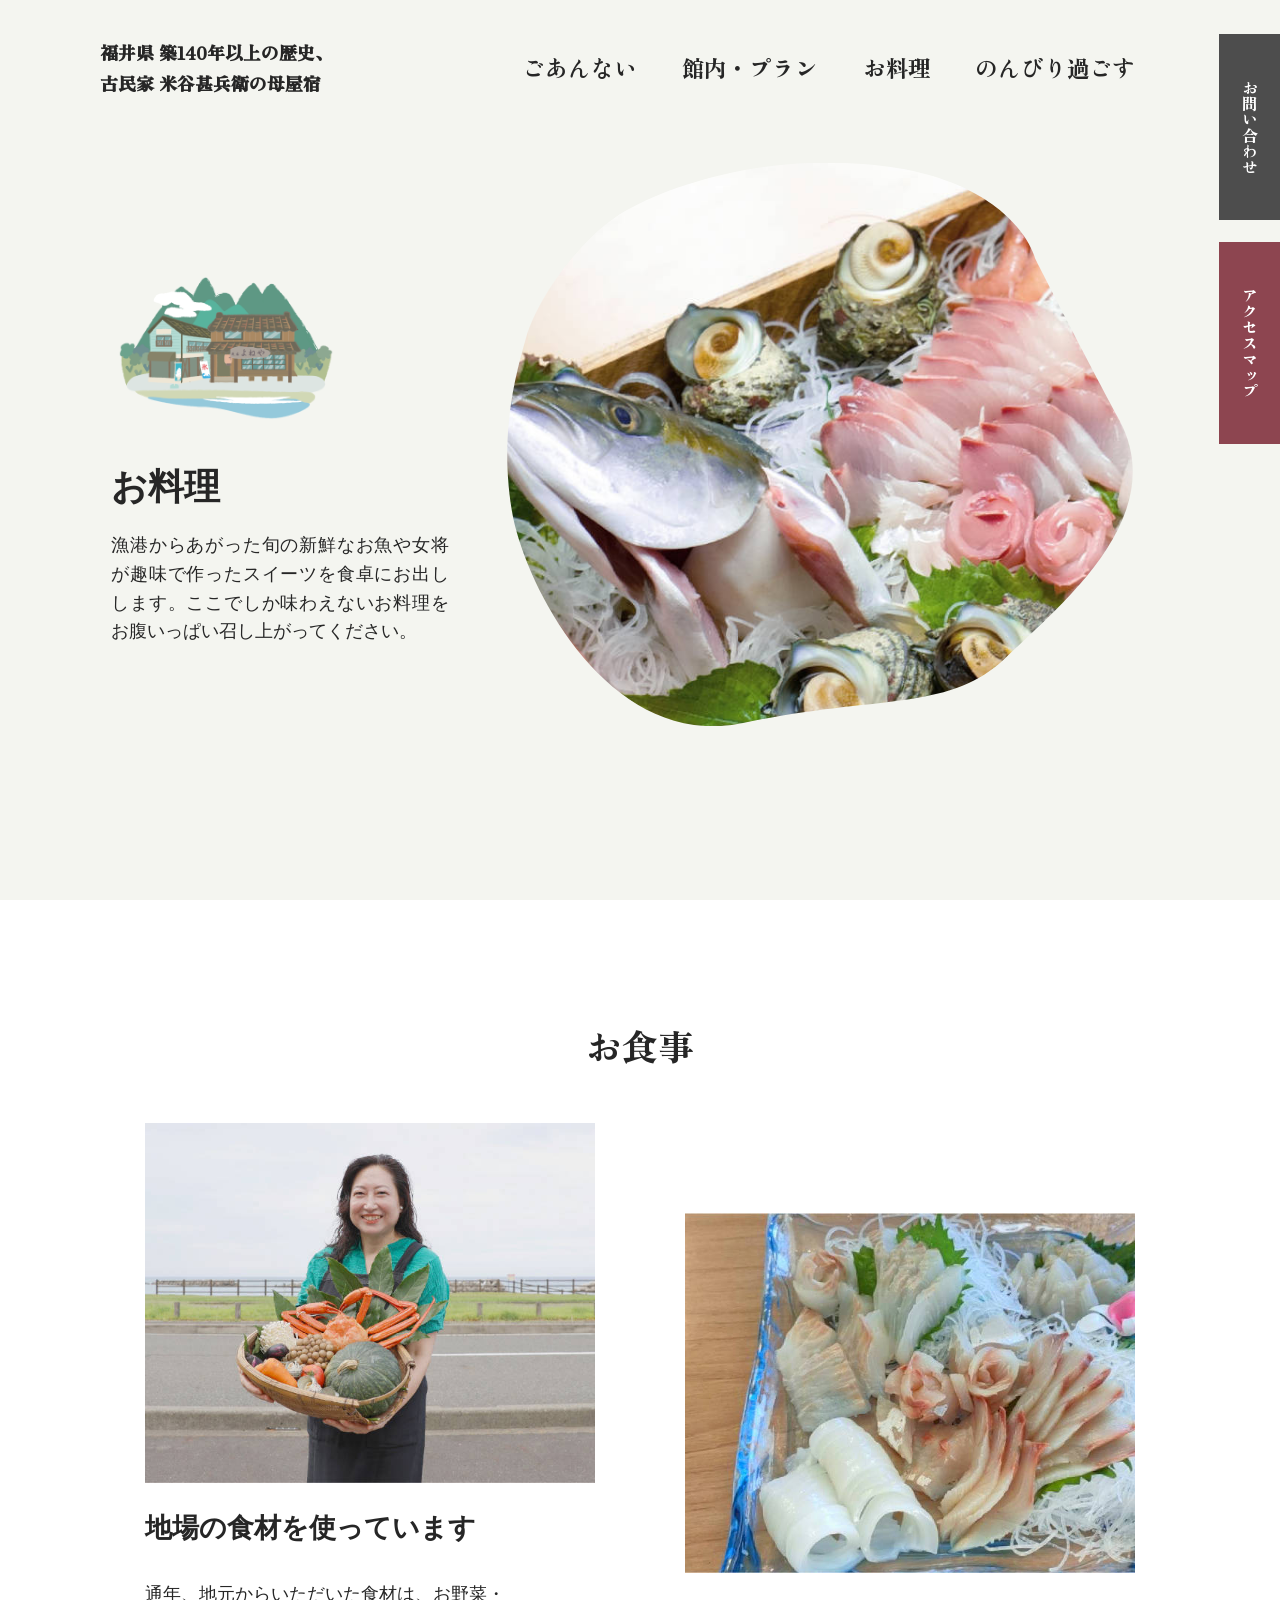
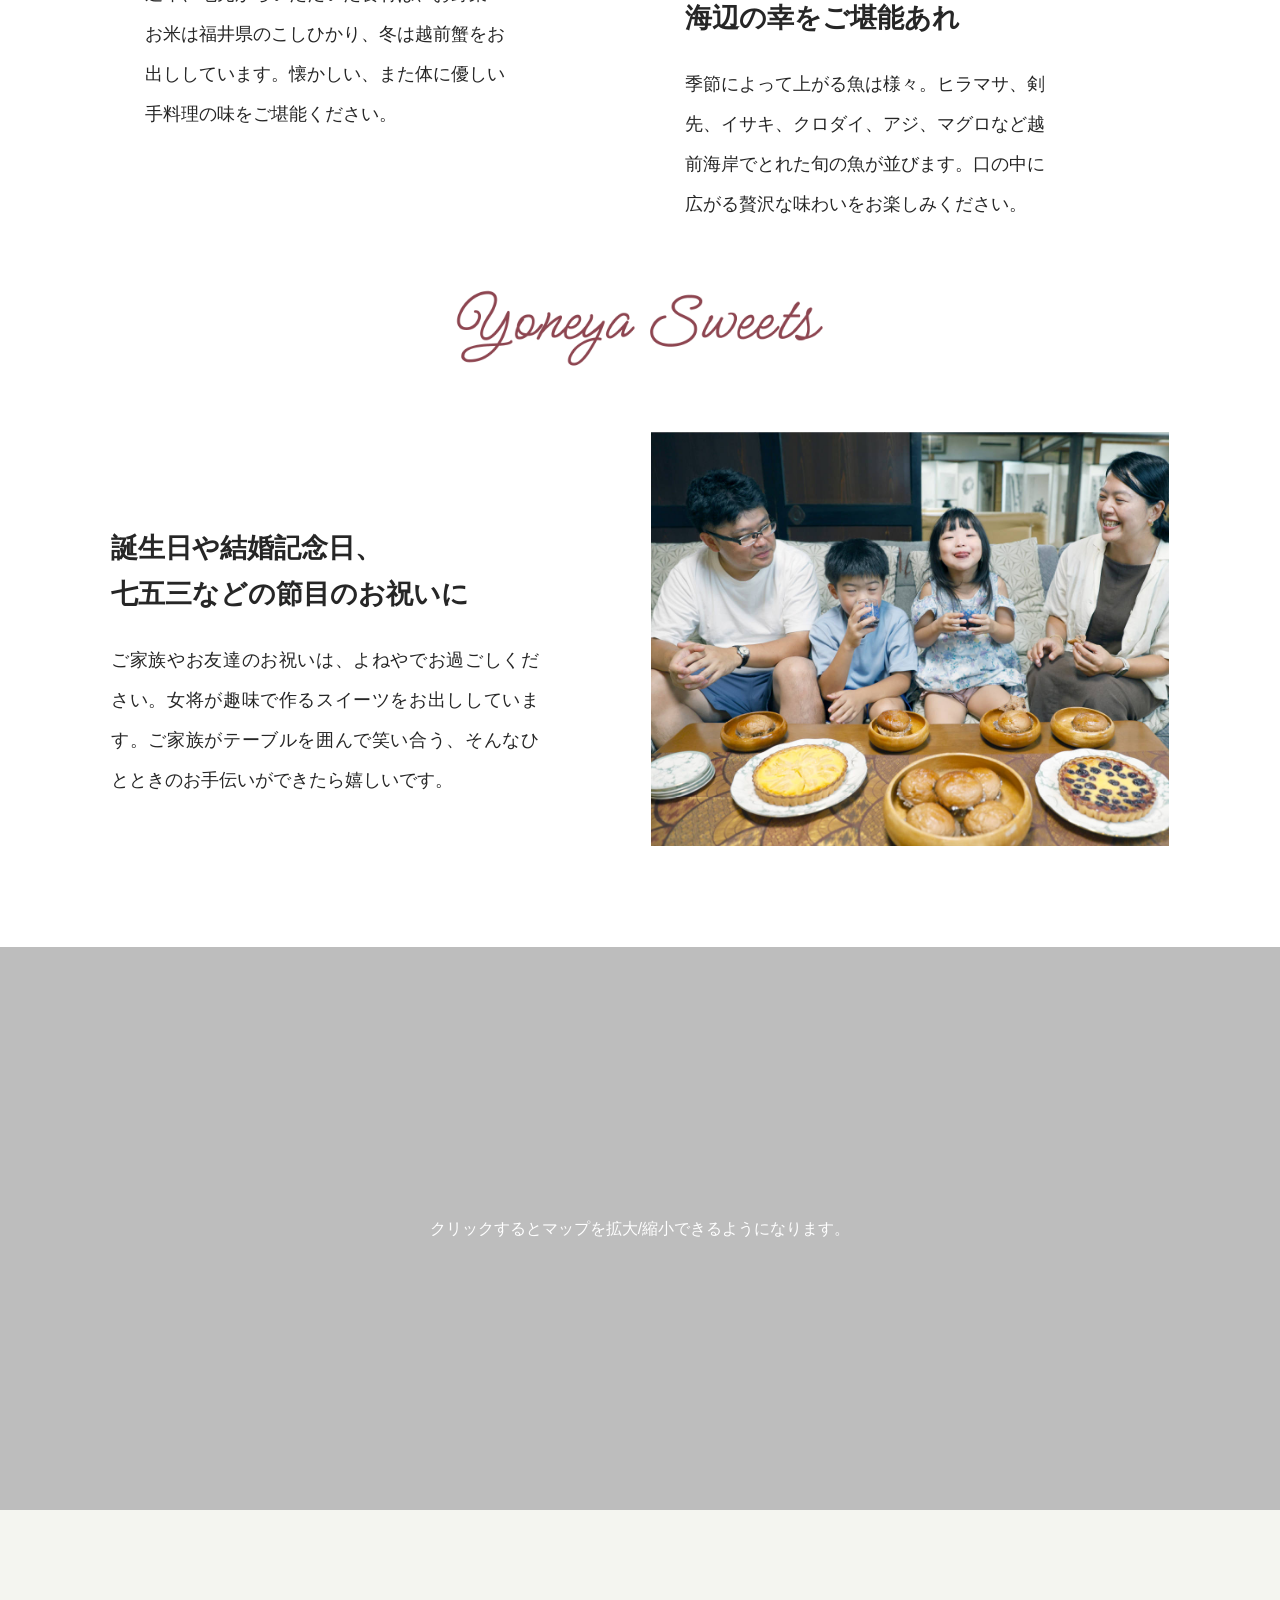
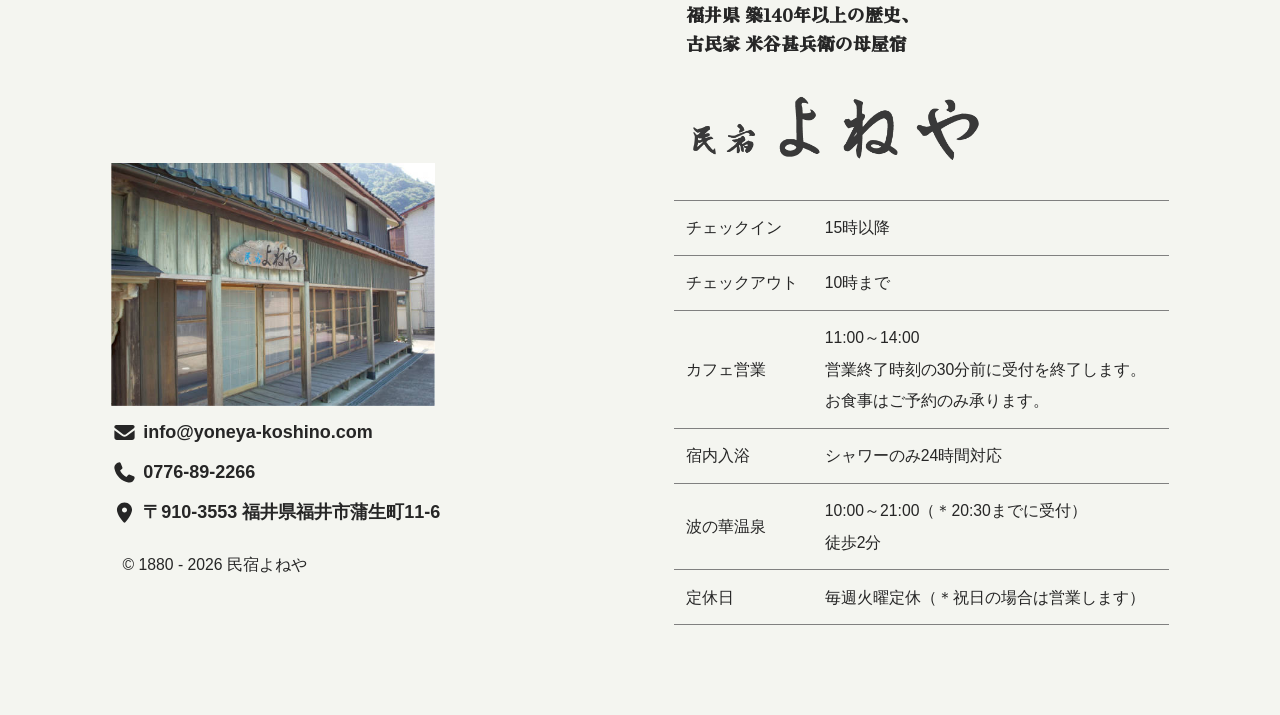
==== commit b8cca97c: "feat: フッター情報更新" ====
--- a/food/index.html
+++ b/food/index.html
@@ -19,16 +19,16 @@
               <a href="/">福井県 築140年以上の歴史、<br>古民家 米谷甚兵衛の母屋宿</a>
             </h1>
             <ul class="gNav__primaryMenu visible-md" data-primary-menu>
-              <li class="gNav__menuItem" data-spy-nav>
+              <li class="gNav__menuItem">
                 <a href="../">ごあんない</a>
               </li>
-              <li class="gNav__menuItem" data-spy-nav>
+              <li class="gNav__menuItem">
                 <a href="../space/">館内・プラン</a>
               </li>
-              <li class="gNav__menuItem" data-spy-nav>
+              <li class="gNav__menuItem">
                 <a href="../food/">お料理</a>
               </li>
-              <li class="gNav__menuItem" data-spy-nav>
+              <li class="gNav__menuItem">
                 <a href="../stay/">のんびり過ごす</a>
               </li>
             </ul>
@@ -111,7 +111,7 @@
         </section>
       </main>
       <footer id="contact" class="footer" data-readable>
-        <div class="footer__container">
+        <div class="footer__container py-x-large">
           <div class="footer__summary" data-readable>
             <figure class="footer__image">
               <img src="../assets/yoneya-koshino.jpg" alt="民宿よねや 母屋外観">
@@ -133,7 +133,7 @@
                 <svg class="icon is-si-pin is-sm" width="24" height="24" aria-hidden="true">
                   <use href="../assets/icons.svg#si-pin"></use>
                 </svg>
-                〒910-3550 福井県福井市蒲生町11-6
+                〒910-3553 福井県福井市蒲生町11-6
               </li>
             </ul>
             <small class="footer__copyright"></small>
@@ -156,22 +156,22 @@
               </tr>
               <tr>
                 <th>カフェ営業</th>
-                <td>11時～14時
+                <td>11:00～14:00
                   <br>営業終了時刻の30分前に受付を終了します。
-                  <br>平日のお食事はご予約のみ承ります。</td>
+                  <br>お食事はご予約のみ承ります。</td>
               </tr>
               <tr>
                 <th>宿内入浴</th>
-                <td>10時～21時</td>
+                <td>シャワーのみ24時間対応</td>
               </tr>
               <tr>
                 <th>波の華温泉</th>
-                <td>10時～21時（＊20時までに受付）
+                <td>10:00～21:00（＊20:30までに受付）
                   <br>徒歩2分</td>
               </tr>
               <tr>
                 <th>定休日</th>
-                <td>毎週水曜定休（＊祝日の場合は営業します）</td>
+                <td>毎週火曜定休（＊祝日の場合は営業します）</td>
             </table>
           </div>
         </div>
--- a/style.css
+++ b/style.css
@@ -372,7 +372,6 @@
   justify-content: space-around;
   align-items: flex-end;
   gap: var(--spacing--large);
-  padding-block: var(--spacing--x-large) !important;
 }
 @media (min-width: 864px) {
   .footer__summary, .footer__detail {
@@ -713,6 +712,8 @@
   width: 3rem;
   height: 3rem;
   padding: 0;
+  border: 0;
+  background-color: transparent;
   opacity: 0;
   transform: translateY(1rem) rotateY(-180deg);
   transition: all 0.5s ease;
@@ -1064,7 +1065,6 @@
 .story__image, .story__textWrap {
   width: 100%;
   padding-inline: var(--container-pad--sm);
-  padding-inline: var(--spacing--large);
 }
 .story__image {
   padding-inline: var(--spacing--x-large);
@@ -1141,9 +1141,6 @@
   width: 12rem;
   margin-inline: auto;
 }
-.how-to-stay__textWrap {
-  padding-inline: var(--spacing--large);
-}
 .how-to-stay__text {
   line-height: 2.24;
   text-align: justify;
@@ -1258,7 +1255,6 @@
 .space__textWrap {
   width: 100%;
   padding-inline: var(--container-pad--sm);
-  padding: var(--spacing--large);
 }
 .space__text {
   line-height: 2.24;
@@ -1306,13 +1302,13 @@
   margin: 0;
   text-align: center;
 }
-@media (min-width: 1464px) {
+@media (min-width: 1350px) {
   .koshino__wideImage {
     margin-block: var(--spacing--medium);
   }
 }
 .koshino__wideImage > img {
-  width: min(100%, 1440px);
+  width: min(100%, 1296px);
 }
 
 /**
@@ -1458,134 +1454,134 @@
   gap: 5rem !important;
 }
 @media (min-width: 576px) {
-  .flex-center-sm {
+  .flex-sm-center {
     justify-content: center !important;
   }
-  .flex-left-sm {
+  .flex-sm-left {
     justify-content: flex-start !important;
   }
-  .flex-right-sm {
+  .flex-sm-right {
     justify-content: flex-end !important;
   }
-  .flex-around-sm {
+  .flex-sm-around {
     justify-content: space-around !important;
   }
-  .flex-between-sm {
+  .flex-sm-between {
     justify-content: space-between !important;
   }
-  .flex-center-sm {
+  .flex-sm-center {
     align-items: center !important;
   }
-  .flex-top-sm {
+  .flex-sm-top {
     align-items: flex-start !important;
   }
-  .flex-stretch-sm {
+  .flex-sm-stretch {
     align-items: stretch !important;
   }
-  .flex-gap-none-sm {
+  .flex-gap-sm-none {
     gap: 0 !important;
   }
-  .flex-gap-x-small-sm {
+  .flex-gap-sm-x-small {
     gap: 0.3125rem !important;
   }
-  .flex-gap-small-sm {
+  .flex-gap-sm-small {
     gap: 0.625rem !important;
   }
-  .flex-gap-medium-sm {
+  .flex-gap-sm-medium {
     gap: 1.25rem !important;
   }
-  .flex-gap-large-sm {
+  .flex-gap-sm-large {
     gap: 2.5rem !important;
   }
-  .flex-gap-x-large-sm {
+  .flex-gap-sm-x-large {
     gap: 5rem !important;
   }
 }
 @media (min-width: 864px) {
-  .flex-center-md {
+  .flex-md-center {
     justify-content: center !important;
   }
-  .flex-left-md {
+  .flex-md-left {
     justify-content: flex-start !important;
   }
-  .flex-right-md {
+  .flex-md-right {
     justify-content: flex-end !important;
   }
-  .flex-around-md {
+  .flex-md-around {
     justify-content: space-around !important;
   }
-  .flex-between-md {
+  .flex-md-between {
     justify-content: space-between !important;
   }
-  .flex-center-md {
+  .flex-md-center {
     align-items: center !important;
   }
-  .flex-top-md {
+  .flex-md-top {
     align-items: flex-start !important;
   }
-  .flex-stretch-md {
+  .flex-md-stretch {
     align-items: stretch !important;
   }
-  .flex-gap-none-md {
+  .flex-gap-md-none {
     gap: 0 !important;
   }
-  .flex-gap-x-small-md {
+  .flex-gap-md-x-small {
     gap: 0.3125rem !important;
   }
-  .flex-gap-small-md {
+  .flex-gap-md-small {
     gap: 0.625rem !important;
   }
-  .flex-gap-medium-md {
+  .flex-gap-md-medium {
     gap: 1.25rem !important;
   }
-  .flex-gap-large-md {
+  .flex-gap-md-large {
     gap: 2.5rem !important;
   }
-  .flex-gap-x-large-md {
+  .flex-gap-md-x-large {
     gap: 5rem !important;
   }
 }
 @media (min-width: 1152px) {
-  .flex-center-lg {
+  .flex-lg-center {
     justify-content: center !important;
   }
-  .flex-left-lg {
+  .flex-lg-left {
     justify-content: flex-start !important;
   }
-  .flex-right-lg {
+  .flex-lg-right {
     justify-content: flex-end !important;
   }
-  .flex-around-lg {
+  .flex-lg-around {
     justify-content: space-around !important;
   }
-  .flex-between-lg {
+  .flex-lg-between {
     justify-content: space-between !important;
   }
-  .flex-center-lg {
+  .flex-lg-center {
     align-items: center !important;
   }
-  .flex-top-lg {
+  .flex-lg-top {
     align-items: flex-start !important;
   }
-  .flex-stretch-lg {
+  .flex-lg-stretch {
     align-items: stretch !important;
   }
-  .flex-gap-none-lg {
+  .flex-gap-lg-none {
     gap: 0 !important;
   }
-  .flex-gap-x-small-lg {
+  .flex-gap-lg-x-small {
     gap: 0.3125rem !important;
   }
-  .flex-gap-small-lg {
+  .flex-gap-lg-small {
     gap: 0.625rem !important;
   }
-  .flex-gap-medium-lg {
+  .flex-gap-lg-medium {
     gap: 1.25rem !important;
   }
-  .flex-gap-large-lg {
+  .flex-gap-lg-large {
     gap: 2.5rem !important;
   }
-  .flex-gap-x-large-lg {
+  .flex-gap-lg-x-large {
     gap: 5rem !important;
   }
 }
@@ -2115,1574 +2111,1076 @@
   margin: 5rem !important;
 }
 
+.mx-none {
+  margin-inline: 0 !important;
+}
+
+.mx-x-small {
+  margin-inline: 0.3125rem !important;
+}
+
+.mx-small {
+  margin-inline: 0.625rem !important;
+}
+
+.mx-medium {
+  margin-inline: 1.25rem !important;
+}
+
+.mx-large {
+  margin-inline: 2.5rem !important;
+}
+
+.mx-x-large {
+  margin-inline: 5rem !important;
+}
+
+.my-none {
+  margin-block: 0 !important;
+}
+
+.my-x-small {
+  margin-block: 0.3125rem !important;
+}
+
+.my-small {
+  margin-block: 0.625rem !important;
+}
+
+.my-medium {
+  margin-block: 1.25rem !important;
+}
+
+.my-large {
+  margin-block: 2.5rem !important;
+}
+
+.my-x-large {
+  margin-block: 5rem !important;
+}
+
+.mt-none {
+  margin-block-start: 0 !important;
+}
+
+.mt-x-small {
+  margin-block-start: 0.3125rem !important;
+}
+
+.mt-small {
+  margin-block-start: 0.625rem !important;
+}
+
+.mt-medium {
+  margin-block-start: 1.25rem !important;
+}
+
+.mt-large {
+  margin-block-start: 2.5rem !important;
+}
+
+.mt-x-large {
+  margin-block-start: 5rem !important;
+}
+
+.ml-none {
+  margin-inline-start: 0 !important;
+}
+
+.ml-x-small {
+  margin-inline-start: 0.3125rem !important;
+}
+
+.ml-small {
+  margin-inline-start: 0.625rem !important;
+}
+
+.ml-medium {
+  margin-inline-start: 1.25rem !important;
+}
+
+.ml-large {
+  margin-inline-start: 2.5rem !important;
+}
+
+.ml-x-large {
+  margin-inline-start: 5rem !important;
+}
+
+.mr-none {
+  margin-inline-end: 0 !important;
+}
+
+.mr-x-small {
+  margin-inline-end: 0.3125rem !important;
+}
+
+.mr-small {
+  margin-inline-end: 0.625rem !important;
+}
+
+.mr-medium {
+  margin-inline-end: 1.25rem !important;
+}
+
+.mr-large {
+  margin-inline-end: 2.5rem !important;
+}
+
+.mr-x-large {
+  margin-inline-end: 5rem !important;
+}
+
+.mb-none {
+  margin-block-end: 0 !important;
+}
+
+.mb-x-small {
+  margin-block-end: 0.3125rem !important;
+}
+
+.mb-small {
+  margin-block-end: 0.625rem !important;
+}
+
+.mb-medium {
+  margin-block-end: 1.25rem !important;
+}
+
+.mb-large {
+  margin-block-end: 2.5rem !important;
+}
+
+.mb-x-large {
+  margin-block-end: 5rem !important;
+}
+
+.p-none {
+  padding: 0 !important;
+}
+
+.p-x-small {
+  padding: 0.3125rem !important;
+}
+
+.p-small {
+  padding: 0.625rem !important;
+}
+
+.p-medium {
+  padding: 1.25rem !important;
+}
+
+.p-large {
+  padding: 2.5rem !important;
+}
+
+.p-x-large {
+  padding: 5rem !important;
+}
+
+.px-none {
+  padding-inline: 0 !important;
+}
+
+.px-x-small {
+  padding-inline: 0.3125rem !important;
+}
+
+.px-small {
+  padding-inline: 0.625rem !important;
+}
+
+.px-medium {
+  padding-inline: 1.25rem !important;
+}
+
+.px-large {
+  padding-inline: 2.5rem !important;
+}
+
+.px-x-large {
+  padding-inline: 5rem !important;
+}
+
+.py-none {
+  padding-block: 0 !important;
+}
+
+.py-x-small {
+  padding-block: 0.3125rem !important;
+}
+
+.py-small {
+  padding-block: 0.625rem !important;
+}
+
+.py-medium {
+  padding-block: 1.25rem !important;
+}
+
+.py-large {
+  padding-block: 2.5rem !important;
+}
+
+.py-x-large {
+  padding-block: 5rem !important;
+}
+
+.pt-none {
+  padding-block-start: 0 !important;
+}
+
+.pt-x-small {
+  padding-block-start: 0.3125rem !important;
+}
+
+.pt-small {
+  padding-block-start: 0.625rem !important;
+}
+
+.pt-medium {
+  padding-block-start: 1.25rem !important;
+}
+
+.pt-large {
+  padding-block-start: 2.5rem !important;
+}
+
+.pt-x-large {
+  padding-block-start: 5rem !important;
+}
+
+.pl-none {
+  padding-inline-start: 0 !important;
+}
+
+.pl-x-small {
+  padding-inline-start: 0.3125rem !important;
+}
+
+.pl-small {
+  padding-inline-start: 0.625rem !important;
+}
+
+.pl-medium {
+  padding-inline-start: 1.25rem !important;
+}
+
+.pl-large {
+  padding-inline-start: 2.5rem !important;
+}
+
+.pl-x-large {
+  padding-inline-start: 5rem !important;
+}
+
+.pr-none {
+  padding-inline-end: 0 !important;
+}
+
+.pr-x-small {
+  padding-inline-end: 0.3125rem !important;
+}
+
+.pr-small {
+  padding-inline-end: 0.625rem !important;
+}
+
+.pr-medium {
+  padding-inline-end: 1.25rem !important;
+}
+
+.pr-large {
+  padding-inline-end: 2.5rem !important;
+}
+
+.pr-x-large {
+  padding-inline-end: 5rem !important;
+}
+
+.pb-none {
+  padding-block-end: 0 !important;
+}
+
+.pb-x-small {
+  padding-block-end: 0.3125rem !important;
+}
+
+.pb-small {
+  padding-block-end: 0.625rem !important;
+}
+
+.pb-medium {
+  padding-block-end: 1.25rem !important;
+}
+
+.pb-large {
+  padding-block-end: 2.5rem !important;
+}
+
+.pb-x-large {
+  padding-block-end: 5rem !important;
+}
+
 @media (min-width: 576px) {
   .m-sm-none {
     margin: 0 !important;
   }
-}
-@media (min-width: 576px) {
   .m-sm-x-small {
     margin: 0.3125rem !important;
   }
-}
-@media (min-width: 576px) {
   .m-sm-small {
     margin: 0.625rem !important;
   }
-}
-@media (min-width: 576px) {
   .m-sm-medium {
     margin: 1.25rem !important;
   }
-}
-@media (min-width: 576px) {
   .m-sm-large {
     margin: 2.5rem !important;
   }
-}
-@media (min-width: 576px) {
   .m-sm-x-large {
     margin: 5rem !important;
   }
+  .mx-sm-none {
+    margin-inline: 0 !important;
+  }
+  .mx-sm-x-small {
+    margin-inline: 0.3125rem !important;
+  }
+  .mx-sm-small {
+    margin-inline: 0.625rem !important;
+  }
+  .mx-sm-medium {
+    margin-inline: 1.25rem !important;
+  }
+  .mx-sm-large {
+    margin-inline: 2.5rem !important;
+  }
+  .mx-sm-x-large {
+    margin-inline: 5rem !important;
+  }
+  .my-sm-none {
+    margin-block: 0 !important;
+  }
+  .my-sm-x-small {
+    margin-block: 0.3125rem !important;
+  }
+  .my-sm-small {
+    margin-block: 0.625rem !important;
+  }
+  .my-sm-medium {
+    margin-block: 1.25rem !important;
+  }
+  .my-sm-large {
+    margin-block: 2.5rem !important;
+  }
+  .my-sm-x-large {
+    margin-block: 5rem !important;
+  }
+  .mt-sm-none {
+    margin-block-start: 0 !important;
+  }
+  .mt-sm-x-small {
+    margin-block-start: 0.3125rem !important;
+  }
+  .mt-sm-small {
+    margin-block-start: 0.625rem !important;
+  }
+  .mt-sm-medium {
+    margin-block-start: 1.25rem !important;
+  }
+  .mt-sm-large {
+    margin-block-start: 2.5rem !important;
+  }
+  .mt-sm-x-large {
+    margin-block-start: 5rem !important;
+  }
+  .ml-sm-none {
+    margin-inline-start: 0 !important;
+  }
+  .ml-sm-x-small {
+    margin-inline-start: 0.3125rem !important;
+  }
+  .ml-sm-small {
+    margin-inline-start: 0.625rem !important;
+  }
+  .ml-sm-medium {
+    margin-inline-start: 1.25rem !important;
+  }
+  .ml-sm-large {
+    margin-inline-start: 2.5rem !important;
+  }
+  .ml-sm-x-large {
+    margin-inline-start: 5rem !important;
+  }
+  .mr-sm-none {
+    margin-inline-end: 0 !important;
+  }
+  .mr-sm-x-small {
+    margin-inline-end: 0.3125rem !important;
+  }
+  .mr-sm-small {
+    margin-inline-end: 0.625rem !important;
+  }
+  .mr-sm-medium {
+    margin-inline-end: 1.25rem !important;
+  }
+  .mr-sm-large {
+    margin-inline-end: 2.5rem !important;
+  }
+  .mr-sm-x-large {
+    margin-inline-end: 5rem !important;
+  }
+  .mb-sm-none {
+    margin-block-end: 0 !important;
+  }
+  .mb-sm-x-small {
+    margin-block-end: 0.3125rem !important;
+  }
+  .mb-sm-small {
+    margin-block-end: 0.625rem !important;
+  }
+  .mb-sm-medium {
+    margin-block-end: 1.25rem !important;
+  }
+  .mb-sm-large {
+    margin-block-end: 2.5rem !important;
+  }
+  .mb-sm-x-large {
+    margin-block-end: 5rem !important;
+  }
+  .p-sm-none {
+    padding: 0 !important;
+  }
+  .p-sm-x-small {
+    padding: 0.3125rem !important;
+  }
+  .p-sm-small {
+    padding: 0.625rem !important;
+  }
+  .p-sm-medium {
+    padding: 1.25rem !important;
+  }
+  .p-sm-large {
+    padding: 2.5rem !important;
+  }
+  .p-sm-x-large {
+    padding: 5rem !important;
+  }
+  .px-sm-none {
+    padding-inline: 0 !important;
+  }
+  .px-sm-x-small {
+    padding-inline: 0.3125rem !important;
+  }
+  .px-sm-small {
+    padding-inline: 0.625rem !important;
+  }
+  .px-sm-medium {
+    padding-inline: 1.25rem !important;
+  }
+  .px-sm-large {
+    padding-inline: 2.5rem !important;
+  }
+  .px-sm-x-large {
+    padding-inline: 5rem !important;
+  }
+  .py-sm-none {
+    padding-block: 0 !important;
+  }
+  .py-sm-x-small {
+    padding-block: 0.3125rem !important;
+  }
+  .py-sm-small {
+    padding-block: 0.625rem !important;
+  }
+  .py-sm-medium {
+    padding-block: 1.25rem !important;
+  }
+  .py-sm-large {
+    padding-block: 2.5rem !important;
+  }
+  .py-sm-x-large {
+    padding-block: 5rem !important;
+  }
+  .pt-sm-none {
+    padding-block-start: 0 !important;
+  }
+  .pt-sm-x-small {
+    padding-block-start: 0.3125rem !important;
+  }
+  .pt-sm-small {
+    padding-block-start: 0.625rem !important;
+  }
+  .pt-sm-medium {
+    padding-block-start: 1.25rem !important;
+  }
+  .pt-sm-large {
+    padding-block-start: 2.5rem !important;
+  }
+  .pt-sm-x-large {
+    padding-block-start: 5rem !important;
+  }
+  .pl-sm-none {
+    padding-inline-start: 0 !important;
+  }
+  .pl-sm-x-small {
+    padding-inline-start: 0.3125rem !important;
+  }
+  .pl-sm-small {
+    padding-inline-start: 0.625rem !important;
+  }
+  .pl-sm-medium {
+    padding-inline-start: 1.25rem !important;
+  }
+  .pl-sm-large {
+    padding-inline-start: 2.5rem !important;
+  }
+  .pl-sm-x-large {
+    padding-inline-start: 5rem !important;
+  }
+  .pr-sm-none {
+    padding-inline-end: 0 !important;
+  }
+  .pr-sm-x-small {
+    padding-inline-end: 0.3125rem !important;
+  }
+  .pr-sm-small {
+    padding-inline-end: 0.625rem !important;
+  }
+  .pr-sm-medium {
+    padding-inline-end: 1.25rem !important;
+  }
+  .pr-sm-large {
+    padding-inline-end: 2.5rem !important;
+  }
+  .pr-sm-x-large {
+    padding-inline-end: 5rem !important;
+  }
+  .pb-sm-none {
+    padding-block-end: 0 !important;
+  }
+  .pb-sm-x-small {
+    padding-block-end: 0.3125rem !important;
+  }
+  .pb-sm-small {
+    padding-block-end: 0.625rem !important;
+  }
+  .pb-sm-medium {
+    padding-block-end: 1.25rem !important;
+  }
+  .pb-sm-large {
+    padding-block-end: 2.5rem !important;
+  }
+  .pb-sm-x-large {
+    padding-block-end: 5rem !important;
+  }
 }
 @media (min-width: 864px) {
   .m-md-none {
     margin: 0 !important;
   }
-}
-@media (min-width: 864px) {
   .m-md-x-small {
     margin: 0.3125rem !important;
   }
-}
-@media (min-width: 864px) {
   .m-md-small {
     margin: 0.625rem !important;
   }
-}
-@media (min-width: 864px) {
   .m-md-medium {
     margin: 1.25rem !important;
   }
-}
-@media (min-width: 864px) {
   .m-md-large {
     margin: 2.5rem !important;
   }
-}
-@media (min-width: 864px) {
   .m-md-x-large {
     margin: 5rem !important;
+  }
+  .mx-md-none {
+    margin-inline: 0 !important;
+  }
+  .mx-md-x-small {
+    margin-inline: 0.3125rem !important;
+  }
+  .mx-md-small {
+    margin-inline: 0.625rem !important;
+  }
+  .mx-md-medium {
+    margin-inline: 1.25rem !important;
+  }
+  .mx-md-large {
+    margin-inline: 2.5rem !important;
+  }
+  .mx-md-x-large {
+    margin-inline: 5rem !important;
+  }
+  .my-md-none {
+    margin-block: 0 !important;
+  }
+  .my-md-x-small {
+    margin-block: 0.3125rem !important;
+  }
+  .my-md-small {
+    margin-block: 0.625rem !important;
+  }
+  .my-md-medium {
+    margin-block: 1.25rem !important;
+  }
+  .my-md-large {
+    margin-block: 2.5rem !important;
+  }
+  .my-md-x-large {
+    margin-block: 5rem !important;
+  }
+  .mt-md-none {
+    margin-block-start: 0 !important;
+  }
+  .mt-md-x-small {
+    margin-block-start: 0.3125rem !important;
+  }
+  .mt-md-small {
+    margin-block-start: 0.625rem !important;
+  }
+  .mt-md-medium {
+    margin-block-start: 1.25rem !important;
+  }
+  .mt-md-large {
+    margin-block-start: 2.5rem !important;
+  }
+  .mt-md-x-large {
+    margin-block-start: 5rem !important;
+  }
+  .ml-md-none {
+    margin-inline-start: 0 !important;
+  }
+  .ml-md-x-small {
+    margin-inline-start: 0.3125rem !important;
+  }
+  .ml-md-small {
+    margin-inline-start: 0.625rem !important;
+  }
+  .ml-md-medium {
+    margin-inline-start: 1.25rem !important;
+  }
+  .ml-md-large {
+    margin-inline-start: 2.5rem !important;
+  }
+  .ml-md-x-large {
+    margin-inline-start: 5rem !important;
+  }
+  .mr-md-none {
+    margin-inline-end: 0 !important;
+  }
+  .mr-md-x-small {
+    margin-inline-end: 0.3125rem !important;
+  }
+  .mr-md-small {
+    margin-inline-end: 0.625rem !important;
+  }
+  .mr-md-medium {
+    margin-inline-end: 1.25rem !important;
+  }
+  .mr-md-large {
+    margin-inline-end: 2.5rem !important;
+  }
+  .mr-md-x-large {
+    margin-inline-end: 5rem !important;
+  }
+  .mb-md-none {
+    margin-block-end: 0 !important;
+  }
+  .mb-md-x-small {
+    margin-block-end: 0.3125rem !important;
+  }
+  .mb-md-small {
+    margin-block-end: 0.625rem !important;
+  }
+  .mb-md-medium {
+    margin-block-end: 1.25rem !important;
+  }
+  .mb-md-large {
+    margin-block-end: 2.5rem !important;
+  }
+  .mb-md-x-large {
+    margin-block-end: 5rem !important;
+  }
+  .p-md-none {
+    padding: 0 !important;
+  }
+  .p-md-x-small {
+    padding: 0.3125rem !important;
+  }
+  .p-md-small {
+    padding: 0.625rem !important;
+  }
+  .p-md-medium {
+    padding: 1.25rem !important;
+  }
+  .p-md-large {
+    padding: 2.5rem !important;
+  }
+  .p-md-x-large {
+    padding: 5rem !important;
+  }
+  .px-md-none {
+    padding-inline: 0 !important;
+  }
+  .px-md-x-small {
+    padding-inline: 0.3125rem !important;
+  }
+  .px-md-small {
+    padding-inline: 0.625rem !important;
+  }
+  .px-md-medium {
+    padding-inline: 1.25rem !important;
+  }
+  .px-md-large {
+    padding-inline: 2.5rem !important;
+  }
+  .px-md-x-large {
+    padding-inline: 5rem !important;
+  }
+  .py-md-none {
+    padding-block: 0 !important;
+  }
+  .py-md-x-small {
+    padding-block: 0.3125rem !important;
+  }
+  .py-md-small {
+    padding-block: 0.625rem !important;
+  }
+  .py-md-medium {
+    padding-block: 1.25rem !important;
+  }
+  .py-md-large {
+    padding-block: 2.5rem !important;
+  }
+  .py-md-x-large {
+    padding-block: 5rem !important;
+  }
+  .pt-md-none {
+    padding-block-start: 0 !important;
+  }
+  .pt-md-x-small {
+    padding-block-start: 0.3125rem !important;
+  }
+  .pt-md-small {
+    padding-block-start: 0.625rem !important;
+  }
+  .pt-md-medium {
+    padding-block-start: 1.25rem !important;
+  }
+  .pt-md-large {
+    padding-block-start: 2.5rem !important;
+  }
+  .pt-md-x-large {
+    padding-block-start: 5rem !important;
+  }
+  .pl-md-none {
+    padding-inline-start: 0 !important;
+  }
+  .pl-md-x-small {
+    padding-inline-start: 0.3125rem !important;
+  }
+  .pl-md-small {
+    padding-inline-start: 0.625rem !important;
+  }
+  .pl-md-medium {
+    padding-inline-start: 1.25rem !important;
+  }
+  .pl-md-large {
+    padding-inline-start: 2.5rem !important;
+  }
+  .pl-md-x-large {
+    padding-inline-start: 5rem !important;
+  }
+  .pr-md-none {
+    padding-inline-end: 0 !important;
+  }
+  .pr-md-x-small {
+    padding-inline-end: 0.3125rem !important;
+  }
+  .pr-md-small {
+    padding-inline-end: 0.625rem !important;
+  }
+  .pr-md-medium {
+    padding-inline-end: 1.25rem !important;
+  }
+  .pr-md-large {
+    padding-inline-end: 2.5rem !important;
+  }
+  .pr-md-x-large {
+    padding-inline-end: 5rem !important;
+  }
+  .pb-md-none {
+    padding-block-end: 0 !important;
+  }
+  .pb-md-x-small {
+    padding-block-end: 0.3125rem !important;
+  }
+  .pb-md-small {
+    padding-block-end: 0.625rem !important;
+  }
+  .pb-md-medium {
+    padding-block-end: 1.25rem !important;
+  }
+  .pb-md-large {
+    padding-block-end: 2.5rem !important;
+  }
+  .pb-md-x-large {
+    padding-block-end: 5rem !important;
   }
 }
 @media (min-width: 1152px) {
   .m-lg-none {
     margin: 0 !important;
   }
-}
-@media (min-width: 1152px) {
   .m-lg-x-small {
     margin: 0.3125rem !important;
   }
-}
-@media (min-width: 1152px) {
   .m-lg-small {
     margin: 0.625rem !important;
   }
-}
-@media (min-width: 1152px) {
   .m-lg-medium {
     margin: 1.25rem !important;
   }
-}
-@media (min-width: 1152px) {
   .m-lg-large {
     margin: 2.5rem !important;
   }
-}
-@media (min-width: 1152px) {
   .m-lg-x-large {
     margin: 5rem !important;
   }
-}
-.mx-none {
-  margin-inline: 0 !important;
-}
-
-.mx-x-small {
-  margin-inline: 0.3125rem !important;
-}
-
-.mx-small {
-  margin-inline: 0.625rem !important;
-}
-
-.mx-medium {
-  margin-inline: 1.25rem !important;
-}
-
-.mx-large {
-  margin-inline: 2.5rem !important;
-}
-
-.mx-x-large {
-  margin-inline: 5rem !important;
-}
-
-@media (min-width: 576px) {
-  .mx-sm-none {
-    margin-inline: 0 !important;
-  }
-}
-@media (min-width: 576px) {
-  .mx-sm-x-small {
-    margin-inline: 0.3125rem !important;
-  }
-}
-@media (min-width: 576px) {
-  .mx-sm-small {
-    margin-inline: 0.625rem !important;
-  }
-}
-@media (min-width: 576px) {
-  .mx-sm-medium {
-    margin-inline: 1.25rem !important;
-  }
-}
-@media (min-width: 576px) {
-  .mx-sm-large {
-    margin-inline: 2.5rem !important;
-  }
-}
-@media (min-width: 576px) {
-  .mx-sm-x-large {
-    margin-inline: 5rem !important;
-  }
-}
-@media (min-width: 864px) {
-  .mx-md-none {
-    margin-inline: 0 !important;
-  }
-}
-@media (min-width: 864px) {
-  .mx-md-x-small {
-    margin-inline: 0.3125rem !important;
-  }
-}
-@media (min-width: 864px) {
-  .mx-md-small {
-    margin-inline: 0.625rem !important;
-  }
-}
-@media (min-width: 864px) {
-  .mx-md-medium {
-    margin-inline: 1.25rem !important;
-  }
-}
-@media (min-width: 864px) {
-  .mx-md-large {
-    margin-inline: 2.5rem !important;
-  }
-}
-@media (min-width: 864px) {
-  .mx-md-x-large {
-    margin-inline: 5rem !important;
-  }
-}
-@media (min-width: 1152px) {
   .mx-lg-none {
     margin-inline: 0 !important;
   }
-}
-@media (min-width: 1152px) {
   .mx-lg-x-small {
     margin-inline: 0.3125rem !important;
   }
-}
-@media (min-width: 1152px) {
   .mx-lg-small {
     margin-inline: 0.625rem !important;
   }
-}
-@media (min-width: 1152px) {
   .mx-lg-medium {
     margin-inline: 1.25rem !important;
   }
-}
-@media (min-width: 1152px) {
   .mx-lg-large {
     margin-inline: 2.5rem !important;
   }
-}
-@media (min-width: 1152px) {
   .mx-lg-x-large {
     margin-inline: 5rem !important;
   }
-}
-.my-none {
-  margin-block: 0 !important;
-}
-
-.my-x-small {
-  margin-block: 0.3125rem !important;
-}
-
-.my-small {
-  margin-block: 0.625rem !important;
-}
-
-.my-medium {
-  margin-block: 1.25rem !important;
-}
-
-.my-large {
-  margin-block: 2.5rem !important;
-}
-
-.my-x-large {
-  margin-block: 5rem !important;
-}
-
-@media (min-width: 576px) {
-  .my-sm-none {
-    margin-block: 0 !important;
-  }
-}
-@media (min-width: 576px) {
-  .my-sm-x-small {
-    margin-block: 0.3125rem !important;
-  }
-}
-@media (min-width: 576px) {
-  .my-sm-small {
-    margin-block: 0.625rem !important;
-  }
-}
-@media (min-width: 576px) {
-  .my-sm-medium {
-    margin-block: 1.25rem !important;
-  }
-}
-@media (min-width: 576px) {
-  .my-sm-large {
-    margin-block: 2.5rem !important;
-  }
-}
-@media (min-width: 576px) {
-  .my-sm-x-large {
-    margin-block: 5rem !important;
-  }
-}
-@media (min-width: 864px) {
-  .my-md-none {
-    margin-block: 0 !important;
-  }
-}
-@media (min-width: 864px) {
-  .my-md-x-small {
-    margin-block: 0.3125rem !important;
-  }
-}
-@media (min-width: 864px) {
-  .my-md-small {
-    margin-block: 0.625rem !important;
-  }
-}
-@media (min-width: 864px) {
-  .my-md-medium {
-    margin-block: 1.25rem !important;
-  }
-}
-@media (min-width: 864px) {
-  .my-md-large {
-    margin-block: 2.5rem !important;
-  }
-}
-@media (min-width: 864px) {
-  .my-md-x-large {
-    margin-block: 5rem !important;
-  }
-}
-@media (min-width: 1152px) {
   .my-lg-none {
     margin-block: 0 !important;
   }
-}
-@media (min-width: 1152px) {
   .my-lg-x-small {
     margin-block: 0.3125rem !important;
   }
-}
-@media (min-width: 1152px) {
   .my-lg-small {
     margin-block: 0.625rem !important;
   }
-}
-@media (min-width: 1152px) {
   .my-lg-medium {
     margin-block: 1.25rem !important;
   }
-}
-@media (min-width: 1152px) {
   .my-lg-large {
     margin-block: 2.5rem !important;
   }
-}
-@media (min-width: 1152px) {
   .my-lg-x-large {
     margin-block: 5rem !important;
   }
-}
-.mt-none {
-  margin-block-start: 0 !important;
-}
-
-.mt-x-small {
-  margin-block-start: 0.3125rem !important;
-}
-
-.mt-small {
-  margin-block-start: 0.625rem !important;
-}
-
-.mt-medium {
-  margin-block-start: 1.25rem !important;
-}
-
-.mt-large {
-  margin-block-start: 2.5rem !important;
-}
-
-.mt-x-large {
-  margin-block-start: 5rem !important;
-}
-
-@media (min-width: 576px) {
-  .mt-sm-none {
-    margin-block-start: 0 !important;
-  }
-}
-@media (min-width: 576px) {
-  .mt-sm-x-small {
-    margin-block-start: 0.3125rem !important;
-  }
-}
-@media (min-width: 576px) {
-  .mt-sm-small {
-    margin-block-start: 0.625rem !important;
-  }
-}
-@media (min-width: 576px) {
-  .mt-sm-medium {
-    margin-block-start: 1.25rem !important;
-  }
-}
-@media (min-width: 576px) {
-  .mt-sm-large {
-    margin-block-start: 2.5rem !important;
-  }
-}
-@media (min-width: 576px) {
-  .mt-sm-x-large {
-    margin-block-start: 5rem !important;
-  }
-}
-@media (min-width: 864px) {
-  .mt-md-none {
-    margin-block-start: 0 !important;
-  }
-}
-@media (min-width: 864px) {
-  .mt-md-x-small {
-    margin-block-start: 0.3125rem !important;
-  }
-}
-@media (min-width: 864px) {
-  .mt-md-small {
-    margin-block-start: 0.625rem !important;
-  }
-}
-@media (min-width: 864px) {
-  .mt-md-medium {
-    margin-block-start: 1.25rem !important;
-  }
-}
-@media (min-width: 864px) {
-  .mt-md-large {
-    margin-block-start: 2.5rem !important;
-  }
-}
-@media (min-width: 864px) {
-  .mt-md-x-large {
-    margin-block-start: 5rem !important;
-  }
-}
-@media (min-width: 1152px) {
   .mt-lg-none {
     margin-block-start: 0 !important;
   }
-}
-@media (min-width: 1152px) {
   .mt-lg-x-small {
     margin-block-start: 0.3125rem !important;
   }
-}
-@media (min-width: 1152px) {
   .mt-lg-small {
     margin-block-start: 0.625rem !important;
   }
-}
-@media (min-width: 1152px) {
   .mt-lg-medium {
     margin-block-start: 1.25rem !important;
   }
-}
-@media (min-width: 1152px) {
   .mt-lg-large {
     margin-block-start: 2.5rem !important;
   }
-}
-@media (min-width: 1152px) {
   .mt-lg-x-large {
     margin-block-start: 5rem !important;
   }
-}
-.ml-none {
-  margin-inline-start: 0 !important;
-}
-
-.ml-x-small {
-  margin-inline-start: 0.3125rem !important;
-}
-
-.ml-small {
-  margin-inline-start: 0.625rem !important;
-}
-
-.ml-medium {
-  margin-inline-start: 1.25rem !important;
-}
-
-.ml-large {
-  margin-inline-start: 2.5rem !important;
-}
-
-.ml-x-large {
-  margin-inline-start: 5rem !important;
-}
-
-@media (min-width: 576px) {
-  .ml-sm-none {
-    margin-inline-start: 0 !important;
-  }
-}
-@media (min-width: 576px) {
-  .ml-sm-x-small {
-    margin-inline-start: 0.3125rem !important;
-  }
-}
-@media (min-width: 576px) {
-  .ml-sm-small {
-    margin-inline-start: 0.625rem !important;
-  }
-}
-@media (min-width: 576px) {
-  .ml-sm-medium {
-    margin-inline-start: 1.25rem !important;
-  }
-}
-@media (min-width: 576px) {
-  .ml-sm-large {
-    margin-inline-start: 2.5rem !important;
-  }
-}
-@media (min-width: 576px) {
-  .ml-sm-x-large {
-    margin-inline-start: 5rem !important;
-  }
-}
-@media (min-width: 864px) {
-  .ml-md-none {
-    margin-inline-start: 0 !important;
-  }
-}
-@media (min-width: 864px) {
-  .ml-md-x-small {
-    margin-inline-start: 0.3125rem !important;
-  }
-}
-@media (min-width: 864px) {
-  .ml-md-small {
-    margin-inline-start: 0.625rem !important;
-  }
-}
-@media (min-width: 864px) {
-  .ml-md-medium {
-    margin-inline-start: 1.25rem !important;
-  }
-}
-@media (min-width: 864px) {
-  .ml-md-large {
-    margin-inline-start: 2.5rem !important;
-  }
-}
-@media (min-width: 864px) {
-  .ml-md-x-large {
-    margin-inline-start: 5rem !important;
-  }
-}
-@media (min-width: 1152px) {
   .ml-lg-none {
     margin-inline-start: 0 !important;
   }
-}
-@media (min-width: 1152px) {
   .ml-lg-x-small {
     margin-inline-start: 0.3125rem !important;
   }
-}
-@media (min-width: 1152px) {
   .ml-lg-small {
     margin-inline-start: 0.625rem !important;
   }
-}
-@media (min-width: 1152px) {
   .ml-lg-medium {
     margin-inline-start: 1.25rem !important;
   }
-}
-@media (min-width: 1152px) {
   .ml-lg-large {
     margin-inline-start: 2.5rem !important;
   }
-}
-@media (min-width: 1152px) {
   .ml-lg-x-large {
     margin-inline-start: 5rem !important;
   }
-}
-.mr-none {
-  margin-inline-end: 0 !important;
-}
-
-.mr-x-small {
-  margin-inline-end: 0.3125rem !important;
-}
-
-.mr-small {
-  margin-inline-end: 0.625rem !important;
-}
-
-.mr-medium {
-  margin-inline-end: 1.25rem !important;
-}
-
-.mr-large {
-  margin-inline-end: 2.5rem !important;
-}
-
-.mr-x-large {
-  margin-inline-end: 5rem !important;
-}
-
-@media (min-width: 576px) {
-  .mr-sm-none {
-    margin-inline-end: 0 !important;
-  }
-}
-@media (min-width: 576px) {
-  .mr-sm-x-small {
-    margin-inline-end: 0.3125rem !important;
-  }
-}
-@media (min-width: 576px) {
-  .mr-sm-small {
-    margin-inline-end: 0.625rem !important;
-  }
-}
-@media (min-width: 576px) {
-  .mr-sm-medium {
-    margin-inline-end: 1.25rem !important;
-  }
-}
-@media (min-width: 576px) {
-  .mr-sm-large {
-    margin-inline-end: 2.5rem !important;
-  }
-}
-@media (min-width: 576px) {
-  .mr-sm-x-large {
-    margin-inline-end: 5rem !important;
-  }
-}
-@media (min-width: 864px) {
-  .mr-md-none {
-    margin-inline-end: 0 !important;
-  }
-}
-@media (min-width: 864px) {
-  .mr-md-x-small {
-    margin-inline-end: 0.3125rem !important;
-  }
-}
-@media (min-width: 864px) {
-  .mr-md-small {
-    margin-inline-end: 0.625rem !important;
-  }
-}
-@media (min-width: 864px) {
-  .mr-md-medium {
-    margin-inline-end: 1.25rem !important;
-  }
-}
-@media (min-width: 864px) {
-  .mr-md-large {
-    margin-inline-end: 2.5rem !important;
-  }
-}
-@media (min-width: 864px) {
-  .mr-md-x-large {
-    margin-inline-end: 5rem !important;
-  }
-}
-@media (min-width: 1152px) {
   .mr-lg-none {
     margin-inline-end: 0 !important;
   }
-}
-@media (min-width: 1152px) {
   .mr-lg-x-small {
     margin-inline-end: 0.3125rem !important;
   }
-}
-@media (min-width: 1152px) {
   .mr-lg-small {
     margin-inline-end: 0.625rem !important;
   }
-}
-@media (min-width: 1152px) {
   .mr-lg-medium {
     margin-inline-end: 1.25rem !important;
   }
-}
-@media (min-width: 1152px) {
   .mr-lg-large {
     margin-inline-end: 2.5rem !important;
   }
-}
-@media (min-width: 1152px) {
   .mr-lg-x-large {
     margin-inline-end: 5rem !important;
   }
-}
-.mb-none {
-  margin-block-end: 0 !important;
-}
-
-.mb-x-small {
-  margin-block-end: 0.3125rem !important;
-}
-
-.mb-small {
-  margin-block-end: 0.625rem !important;
-}
-
-.mb-medium {
-  margin-block-end: 1.25rem !important;
-}
-
-.mb-large {
-  margin-block-end: 2.5rem !important;
-}
-
-.mb-x-large {
-  margin-block-end: 5rem !important;
-}
-
-@media (min-width: 576px) {
-  .mb-sm-none {
-    margin-block-end: 0 !important;
-  }
-}
-@media (min-width: 576px) {
-  .mb-sm-x-small {
-    margin-block-end: 0.3125rem !important;
-  }
-}
-@media (min-width: 576px) {
-  .mb-sm-small {
-    margin-block-end: 0.625rem !important;
-  }
-}
-@media (min-width: 576px) {
-  .mb-sm-medium {
-    margin-block-end: 1.25rem !important;
-  }
-}
-@media (min-width: 576px) {
-  .mb-sm-large {
-    margin-block-end: 2.5rem !important;
-  }
-}
-@media (min-width: 576px) {
-  .mb-sm-x-large {
-    margin-block-end: 5rem !important;
-  }
-}
-@media (min-width: 864px) {
-  .mb-md-none {
-    margin-block-end: 0 !important;
-  }
-}
-@media (min-width: 864px) {
-  .mb-md-x-small {
-    margin-block-end: 0.3125rem !important;
-  }
-}
-@media (min-width: 864px) {
-  .mb-md-small {
-    margin-block-end: 0.625rem !important;
-  }
-}
-@media (min-width: 864px) {
-  .mb-md-medium {
-    margin-block-end: 1.25rem !important;
-  }
-}
-@media (min-width: 864px) {
-  .mb-md-large {
-    margin-block-end: 2.5rem !important;
-  }
-}
-@media (min-width: 864px) {
-  .mb-md-x-large {
-    margin-block-end: 5rem !important;
-  }
-}
-@media (min-width: 1152px) {
   .mb-lg-none {
     margin-block-end: 0 !important;
   }
-}
-@media (min-width: 1152px) {
   .mb-lg-x-small {
     margin-block-end: 0.3125rem !important;
   }
-}
-@media (min-width: 1152px) {
   .mb-lg-small {
     margin-block-end: 0.625rem !important;
   }
-}
-@media (min-width: 1152px) {
   .mb-lg-medium {
     margin-block-end: 1.25rem !important;
   }
-}
-@media (min-width: 1152px) {
   .mb-lg-large {
     margin-block-end: 2.5rem !important;
   }
-}
-@media (min-width: 1152px) {
   .mb-lg-x-large {
     margin-block-end: 5rem !important;
   }
-}
-.p-none {
-  padding: 0 !important;
-}
-
-.p-x-small {
-  padding: 0.3125rem !important;
-}
-
-.p-small {
-  padding: 0.625rem !important;
-}
-
-.p-medium {
-  padding: 1.25rem !important;
-}
-
-.p-large {
-  padding: 2.5rem !important;
-}
-
-.p-x-large {
-  padding: 5rem !important;
-}
-
-@media (min-width: 576px) {
-  .p-sm-none {
-    padding: 0 !important;
-  }
-}
-@media (min-width: 576px) {
-  .p-sm-x-small {
-    padding: 0.3125rem !important;
-  }
-}
-@media (min-width: 576px) {
-  .p-sm-small {
-    padding: 0.625rem !important;
-  }
-}
-@media (min-width: 576px) {
-  .p-sm-medium {
-    padding: 1.25rem !important;
-  }
-}
-@media (min-width: 576px) {
-  .p-sm-large {
-    padding: 2.5rem !important;
-  }
-}
-@media (min-width: 576px) {
-  .p-sm-x-large {
-    padding: 5rem !important;
-  }
-}
-@media (min-width: 864px) {
-  .p-md-none {
-    padding: 0 !important;
-  }
-}
-@media (min-width: 864px) {
-  .p-md-x-small {
-    padding: 0.3125rem !important;
-  }
-}
-@media (min-width: 864px) {
-  .p-md-small {
-    padding: 0.625rem !important;
-  }
-}
-@media (min-width: 864px) {
-  .p-md-medium {
-    padding: 1.25rem !important;
-  }
-}
-@media (min-width: 864px) {
-  .p-md-large {
-    padding: 2.5rem !important;
-  }
-}
-@media (min-width: 864px) {
-  .p-md-x-large {
-    padding: 5rem !important;
-  }
-}
-@media (min-width: 1152px) {
   .p-lg-none {
     padding: 0 !important;
   }
-}
-@media (min-width: 1152px) {
   .p-lg-x-small {
     padding: 0.3125rem !important;
   }
-}
-@media (min-width: 1152px) {
   .p-lg-small {
     padding: 0.625rem !important;
   }
-}
-@media (min-width: 1152px) {
   .p-lg-medium {
     padding: 1.25rem !important;
   }
-}
-@media (min-width: 1152px) {
   .p-lg-large {
     padding: 2.5rem !important;
   }
-}
-@media (min-width: 1152px) {
   .p-lg-x-large {
     padding: 5rem !important;
   }
-}
-.px-none {
-  padding-inline: 0 !important;
-}
-
-.px-x-small {
-  padding-inline: 0.3125rem !important;
-}
-
-.px-small {
-  padding-inline: 0.625rem !important;
-}
-
-.px-medium {
-  padding-inline: 1.25rem !important;
-}
-
-.px-large {
-  padding-inline: 2.5rem !important;
-}
-
-.px-x-large {
-  padding-inline: 5rem !important;
-}
-
-@media (min-width: 576px) {
-  .px-sm-none {
-    padding-inline: 0 !important;
-  }
-}
-@media (min-width: 576px) {
-  .px-sm-x-small {
-    padding-inline: 0.3125rem !important;
-  }
-}
-@media (min-width: 576px) {
-  .px-sm-small {
-    padding-inline: 0.625rem !important;
-  }
-}
-@media (min-width: 576px) {
-  .px-sm-medium {
-    padding-inline: 1.25rem !important;
-  }
-}
-@media (min-width: 576px) {
-  .px-sm-large {
-    padding-inline: 2.5rem !important;
-  }
-}
-@media (min-width: 576px) {
-  .px-sm-x-large {
-    padding-inline: 5rem !important;
-  }
-}
-@media (min-width: 864px) {
-  .px-md-none {
-    padding-inline: 0 !important;
-  }
-}
-@media (min-width: 864px) {
-  .px-md-x-small {
-    padding-inline: 0.3125rem !important;
-  }
-}
-@media (min-width: 864px) {
-  .px-md-small {
-    padding-inline: 0.625rem !important;
-  }
-}
-@media (min-width: 864px) {
-  .px-md-medium {
-    padding-inline: 1.25rem !important;
-  }
-}
-@media (min-width: 864px) {
-  .px-md-large {
-    padding-inline: 2.5rem !important;
-  }
-}
-@media (min-width: 864px) {
-  .px-md-x-large {
-    padding-inline: 5rem !important;
-  }
-}
-@media (min-width: 1152px) {
   .px-lg-none {
     padding-inline: 0 !important;
   }
-}
-@media (min-width: 1152px) {
   .px-lg-x-small {
     padding-inline: 0.3125rem !important;
   }
-}
-@media (min-width: 1152px) {
   .px-lg-small {
     padding-inline: 0.625rem !important;
   }
-}
-@media (min-width: 1152px) {
   .px-lg-medium {
     padding-inline: 1.25rem !important;
   }
-}
-@media (min-width: 1152px) {
   .px-lg-large {
     padding-inline: 2.5rem !important;
   }
-}
-@media (min-width: 1152px) {
   .px-lg-x-large {
     padding-inline: 5rem !important;
   }
-}
-.py-none {
-  padding-block: 0 !important;
-}
-
-.py-x-small {
-  padding-block: 0.3125rem !important;
-}
-
-.py-small {
-  padding-block: 0.625rem !important;
-}
-
-.py-medium {
-  padding-block: 1.25rem !important;
-}
-
-.py-large {
-  padding-block: 2.5rem !important;
-}
-
-.py-x-large {
-  padding-block: 5rem !important;
-}
-
-@media (min-width: 576px) {
-  .py-sm-none {
-    padding-block: 0 !important;
-  }
-}
-@media (min-width: 576px) {
-  .py-sm-x-small {
-    padding-block: 0.3125rem !important;
-  }
-}
-@media (min-width: 576px) {
-  .py-sm-small {
-    padding-block: 0.625rem !important;
-  }
-}
-@media (min-width: 576px) {
-  .py-sm-medium {
-    padding-block: 1.25rem !important;
-  }
-}
-@media (min-width: 576px) {
-  .py-sm-large {
-    padding-block: 2.5rem !important;
-  }
-}
-@media (min-width: 576px) {
-  .py-sm-x-large {
-    padding-block: 5rem !important;
-  }
-}
-@media (min-width: 864px) {
-  .py-md-none {
-    padding-block: 0 !important;
-  }
-}
-@media (min-width: 864px) {
-  .py-md-x-small {
-    padding-block: 0.3125rem !important;
-  }
-}
-@media (min-width: 864px) {
-  .py-md-small {
-    padding-block: 0.625rem !important;
-  }
-}
-@media (min-width: 864px) {
-  .py-md-medium {
-    padding-block: 1.25rem !important;
-  }
-}
-@media (min-width: 864px) {
-  .py-md-large {
-    padding-block: 2.5rem !important;
-  }
-}
-@media (min-width: 864px) {
-  .py-md-x-large {
-    padding-block: 5rem !important;
-  }
-}
-@media (min-width: 1152px) {
   .py-lg-none {
     padding-block: 0 !important;
   }
-}
-@media (min-width: 1152px) {
   .py-lg-x-small {
     padding-block: 0.3125rem !important;
   }
-}
-@media (min-width: 1152px) {
   .py-lg-small {
     padding-block: 0.625rem !important;
   }
-}
-@media (min-width: 1152px) {
   .py-lg-medium {
     padding-block: 1.25rem !important;
   }
-}
-@media (min-width: 1152px) {
   .py-lg-large {
     padding-block: 2.5rem !important;
   }
-}
-@media (min-width: 1152px) {
   .py-lg-x-large {
     padding-block: 5rem !important;
   }
-}
-.pt-none {
-  padding-block-start: 0 !important;
-}
-
-.pt-x-small {
-  padding-block-start: 0.3125rem !important;
-}
-
-.pt-small {
-  padding-block-start: 0.625rem !important;
-}
-
-.pt-medium {
-  padding-block-start: 1.25rem !important;
-}
-
-.pt-large {
-  padding-block-start: 2.5rem !important;
-}
-
-.pt-x-large {
-  padding-block-start: 5rem !important;
-}
-
-@media (min-width: 576px) {
-  .pt-sm-none {
-    padding-block-start: 0 !important;
-  }
-}
-@media (min-width: 576px) {
-  .pt-sm-x-small {
-    padding-block-start: 0.3125rem !important;
-  }
-}
-@media (min-width: 576px) {
-  .pt-sm-small {
-    padding-block-start: 0.625rem !important;
-  }
-}
-@media (min-width: 576px) {
-  .pt-sm-medium {
-    padding-block-start: 1.25rem !important;
-  }
-}
-@media (min-width: 576px) {
-  .pt-sm-large {
-    padding-block-start: 2.5rem !important;
-  }
-}
-@media (min-width: 576px) {
-  .pt-sm-x-large {
-    padding-block-start: 5rem !important;
-  }
-}
-@media (min-width: 864px) {
-  .pt-md-none {
-    padding-block-start: 0 !important;
-  }
-}
-@media (min-width: 864px) {
-  .pt-md-x-small {
-    padding-block-start: 0.3125rem !important;
-  }
-}
-@media (min-width: 864px) {
-  .pt-md-small {
-    padding-block-start: 0.625rem !important;
-  }
-}
-@media (min-width: 864px) {
-  .pt-md-medium {
-    padding-block-start: 1.25rem !important;
-  }
-}
-@media (min-width: 864px) {
-  .pt-md-large {
-    padding-block-start: 2.5rem !important;
-  }
-}
-@media (min-width: 864px) {
-  .pt-md-x-large {
-    padding-block-start: 5rem !important;
-  }
-}
-@media (min-width: 1152px) {
   .pt-lg-none {
     padding-block-start: 0 !important;
   }
-}
-@media (min-width: 1152px) {
   .pt-lg-x-small {
     padding-block-start: 0.3125rem !important;
   }
-}
-@media (min-width: 1152px) {
   .pt-lg-small {
     padding-block-start: 0.625rem !important;
   }
-}
-@media (min-width: 1152px) {
   .pt-lg-medium {
     padding-block-start: 1.25rem !important;
   }
-}
-@media (min-width: 1152px) {
   .pt-lg-large {
     padding-block-start: 2.5rem !important;
   }
-}
-@media (min-width: 1152px) {
   .pt-lg-x-large {
     padding-block-start: 5rem !important;
   }
-}
-.pl-none {
-  padding-inline-start: 0 !important;
-}
-
-.pl-x-small {
-  padding-inline-start: 0.3125rem !important;
-}
-
-.pl-small {
-  padding-inline-start: 0.625rem !important;
-}
-
-.pl-medium {
-  padding-inline-start: 1.25rem !important;
-}
-
-.pl-large {
-  padding-inline-start: 2.5rem !important;
-}
-
-.pl-x-large {
-  padding-inline-start: 5rem !important;
-}
-
-@media (min-width: 576px) {
-  .pl-sm-none {
-    padding-inline-start: 0 !important;
-  }
-}
-@media (min-width: 576px) {
-  .pl-sm-x-small {
-    padding-inline-start: 0.3125rem !important;
-  }
-}
-@media (min-width: 576px) {
-  .pl-sm-small {
-    padding-inline-start: 0.625rem !important;
-  }
-}
-@media (min-width: 576px) {
-  .pl-sm-medium {
-    padding-inline-start: 1.25rem !important;
-  }
-}
-@media (min-width: 576px) {
-  .pl-sm-large {
-    padding-inline-start: 2.5rem !important;
-  }
-}
-@media (min-width: 576px) {
-  .pl-sm-x-large {
-    padding-inline-start: 5rem !important;
-  }
-}
-@media (min-width: 864px) {
-  .pl-md-none {
-    padding-inline-start: 0 !important;
-  }
-}
-@media (min-width: 864px) {
-  .pl-md-x-small {
-    padding-inline-start: 0.3125rem !important;
-  }
-}
-@media (min-width: 864px) {
-  .pl-md-small {
-    padding-inline-start: 0.625rem !important;
-  }
-}
-@media (min-width: 864px) {
-  .pl-md-medium {
-    padding-inline-start: 1.25rem !important;
-  }
-}
-@media (min-width: 864px) {
-  .pl-md-large {
-    padding-inline-start: 2.5rem !important;
-  }
-}
-@media (min-width: 864px) {
-  .pl-md-x-large {
-    padding-inline-start: 5rem !important;
-  }
-}
-@media (min-width: 1152px) {
   .pl-lg-none {
     padding-inline-start: 0 !important;
   }
-}
-@media (min-width: 1152px) {
   .pl-lg-x-small {
     padding-inline-start: 0.3125rem !important;
   }
-}
-@media (min-width: 1152px) {
   .pl-lg-small {
     padding-inline-start: 0.625rem !important;
   }
-}
-@media (min-width: 1152px) {
   .pl-lg-medium {
     padding-inline-start: 1.25rem !important;
   }
-}
-@media (min-width: 1152px) {
   .pl-lg-large {
     padding-inline-start: 2.5rem !important;
   }
-}
-@media (min-width: 1152px) {
   .pl-lg-x-large {
     padding-inline-start: 5rem !important;
   }
-}
-.pr-none {
-  padding-inline-end: 0 !important;
-}
-
-.pr-x-small {
-  padding-inline-end: 0.3125rem !important;
-}
-
-.pr-small {
-  padding-inline-end: 0.625rem !important;
-}
-
-.pr-medium {
-  padding-inline-end: 1.25rem !important;
-}
-
-.pr-large {
-  padding-inline-end: 2.5rem !important;
-}
-
-.pr-x-large {
-  padding-inline-end: 5rem !important;
-}
-
-@media (min-width: 576px) {
-  .pr-sm-none {
-    padding-inline-end: 0 !important;
-  }
-}
-@media (min-width: 576px) {
-  .pr-sm-x-small {
-    padding-inline-end: 0.3125rem !important;
-  }
-}
-@media (min-width: 576px) {
-  .pr-sm-small {
-    padding-inline-end: 0.625rem !important;
-  }
-}
-@media (min-width: 576px) {
-  .pr-sm-medium {
-    padding-inline-end: 1.25rem !important;
-  }
-}
-@media (min-width: 576px) {
-  .pr-sm-large {
-    padding-inline-end: 2.5rem !important;
-  }
-}
-@media (min-width: 576px) {
-  .pr-sm-x-large {
-    padding-inline-end: 5rem !important;
-  }
-}
-@media (min-width: 864px) {
-  .pr-md-none {
-    padding-inline-end: 0 !important;
-  }
-}
-@media (min-width: 864px) {
-  .pr-md-x-small {
-    padding-inline-end: 0.3125rem !important;
-  }
-}
-@media (min-width: 864px) {
-  .pr-md-small {
-    padding-inline-end: 0.625rem !important;
-  }
-}
-@media (min-width: 864px) {
-  .pr-md-medium {
-    padding-inline-end: 1.25rem !important;
-  }
-}
-@media (min-width: 864px) {
-  .pr-md-large {
-    padding-inline-end: 2.5rem !important;
-  }
-}
-@media (min-width: 864px) {
-  .pr-md-x-large {
-    padding-inline-end: 5rem !important;
-  }
-}
-@media (min-width: 1152px) {
   .pr-lg-none {
     padding-inline-end: 0 !important;
   }
-}
-@media (min-width: 1152px) {
   .pr-lg-x-small {
     padding-inline-end: 0.3125rem !important;
   }
-}
-@media (min-width: 1152px) {
   .pr-lg-small {
     padding-inline-end: 0.625rem !important;
   }
-}
-@media (min-width: 1152px) {
   .pr-lg-medium {
     padding-inline-end: 1.25rem !important;
   }
-}
-@media (min-width: 1152px) {
   .pr-lg-large {
     padding-inline-end: 2.5rem !important;
   }
-}
-@media (min-width: 1152px) {
   .pr-lg-x-large {
     padding-inline-end: 5rem !important;
   }
-}
-.pb-none {
-  padding-block-end: 0 !important;
-}
-
-.pb-x-small {
-  padding-block-end: 0.3125rem !important;
-}
-
-.pb-small {
-  padding-block-end: 0.625rem !important;
-}
-
-.pb-medium {
-  padding-block-end: 1.25rem !important;
-}
-
-.pb-large {
-  padding-block-end: 2.5rem !important;
-}
-
-.pb-x-large {
-  padding-block-end: 5rem !important;
-}
-
-@media (min-width: 576px) {
-  .pb-sm-none {
-    padding-block-end: 0 !important;
-  }
-}
-@media (min-width: 576px) {
-  .pb-sm-x-small {
-    padding-block-end: 0.3125rem !important;
-  }
-}
-@media (min-width: 576px) {
-  .pb-sm-small {
-    padding-block-end: 0.625rem !important;
-  }
-}
-@media (min-width: 576px) {
-  .pb-sm-medium {
-    padding-block-end: 1.25rem !important;
-  }
-}
-@media (min-width: 576px) {
-  .pb-sm-large {
-    padding-block-end: 2.5rem !important;
-  }
-}
-@media (min-width: 576px) {
-  .pb-sm-x-large {
-    padding-block-end: 5rem !important;
-  }
-}
-@media (min-width: 864px) {
-  .pb-md-none {
-    padding-block-end: 0 !important;
-  }
-}
-@media (min-width: 864px) {
-  .pb-md-x-small {
-    padding-block-end: 0.3125rem !important;
-  }
-}
-@media (min-width: 864px) {
-  .pb-md-small {
-    padding-block-end: 0.625rem !important;
-  }
-}
-@media (min-width: 864px) {
-  .pb-md-medium {
-    padding-block-end: 1.25rem !important;
-  }
-}
-@media (min-width: 864px) {
-  .pb-md-large {
-    padding-block-end: 2.5rem !important;
-  }
-}
-@media (min-width: 864px) {
-  .pb-md-x-large {
-    padding-block-end: 5rem !important;
-  }
-}
-@media (min-width: 1152px) {
   .pb-lg-none {
     padding-block-end: 0 !important;
   }
-}
-@media (min-width: 1152px) {
   .pb-lg-x-small {
     padding-block-end: 0.3125rem !important;
   }
-}
-@media (min-width: 1152px) {
   .pb-lg-small {
     padding-block-end: 0.625rem !important;
   }
-}
-@media (min-width: 1152px) {
   .pb-lg-medium {
     padding-block-end: 1.25rem !important;
   }
-}
-@media (min-width: 1152px) {
   .pb-lg-large {
     padding-block-end: 2.5rem !important;
   }
-}
-@media (min-width: 1152px) {
   .pb-lg-x-large {
     padding-block-end: 5rem !important;
   }
@@ -3703,44 +3201,44 @@
   text-align: justify !important;
 }
 @media (min-width: 576px) {
-  .text-left-sm {
+  .text-sm-left {
     text-align: left !important;
   }
-  .text-center-sm {
+  .text-sm-center {
     text-align: center !important;
   }
-  .text-right-sm {
+  .text-sm-right {
     text-align: right !important;
   }
-  .text-justify-sm {
+  .text-sm-justify {
     text-align: justify !important;
   }
 }
 @media (min-width: 864px) {
-  .text-left-md {
+  .text-md-left {
     text-align: left !important;
   }
-  .text-center-md {
+  .text-md-center {
     text-align: center !important;
   }
-  .text-right-md {
+  .text-md-right {
     text-align: right !important;
   }
-  .text-justify-md {
+  .text-md-justify {
     text-align: justify !important;
   }
 }
 @media (min-width: 1152px) {
-  .text-left-lg {
+  .text-lg-left {
     text-align: left !important;
   }
-  .text-center-lg {
+  .text-lg-center {
     text-align: center !important;
   }
-  .text-right-lg {
+  .text-lg-right {
     text-align: right !important;
   }
-  .text-justify-lg {
+  .text-lg-justify {
     text-align: justify !important;
   }
 }
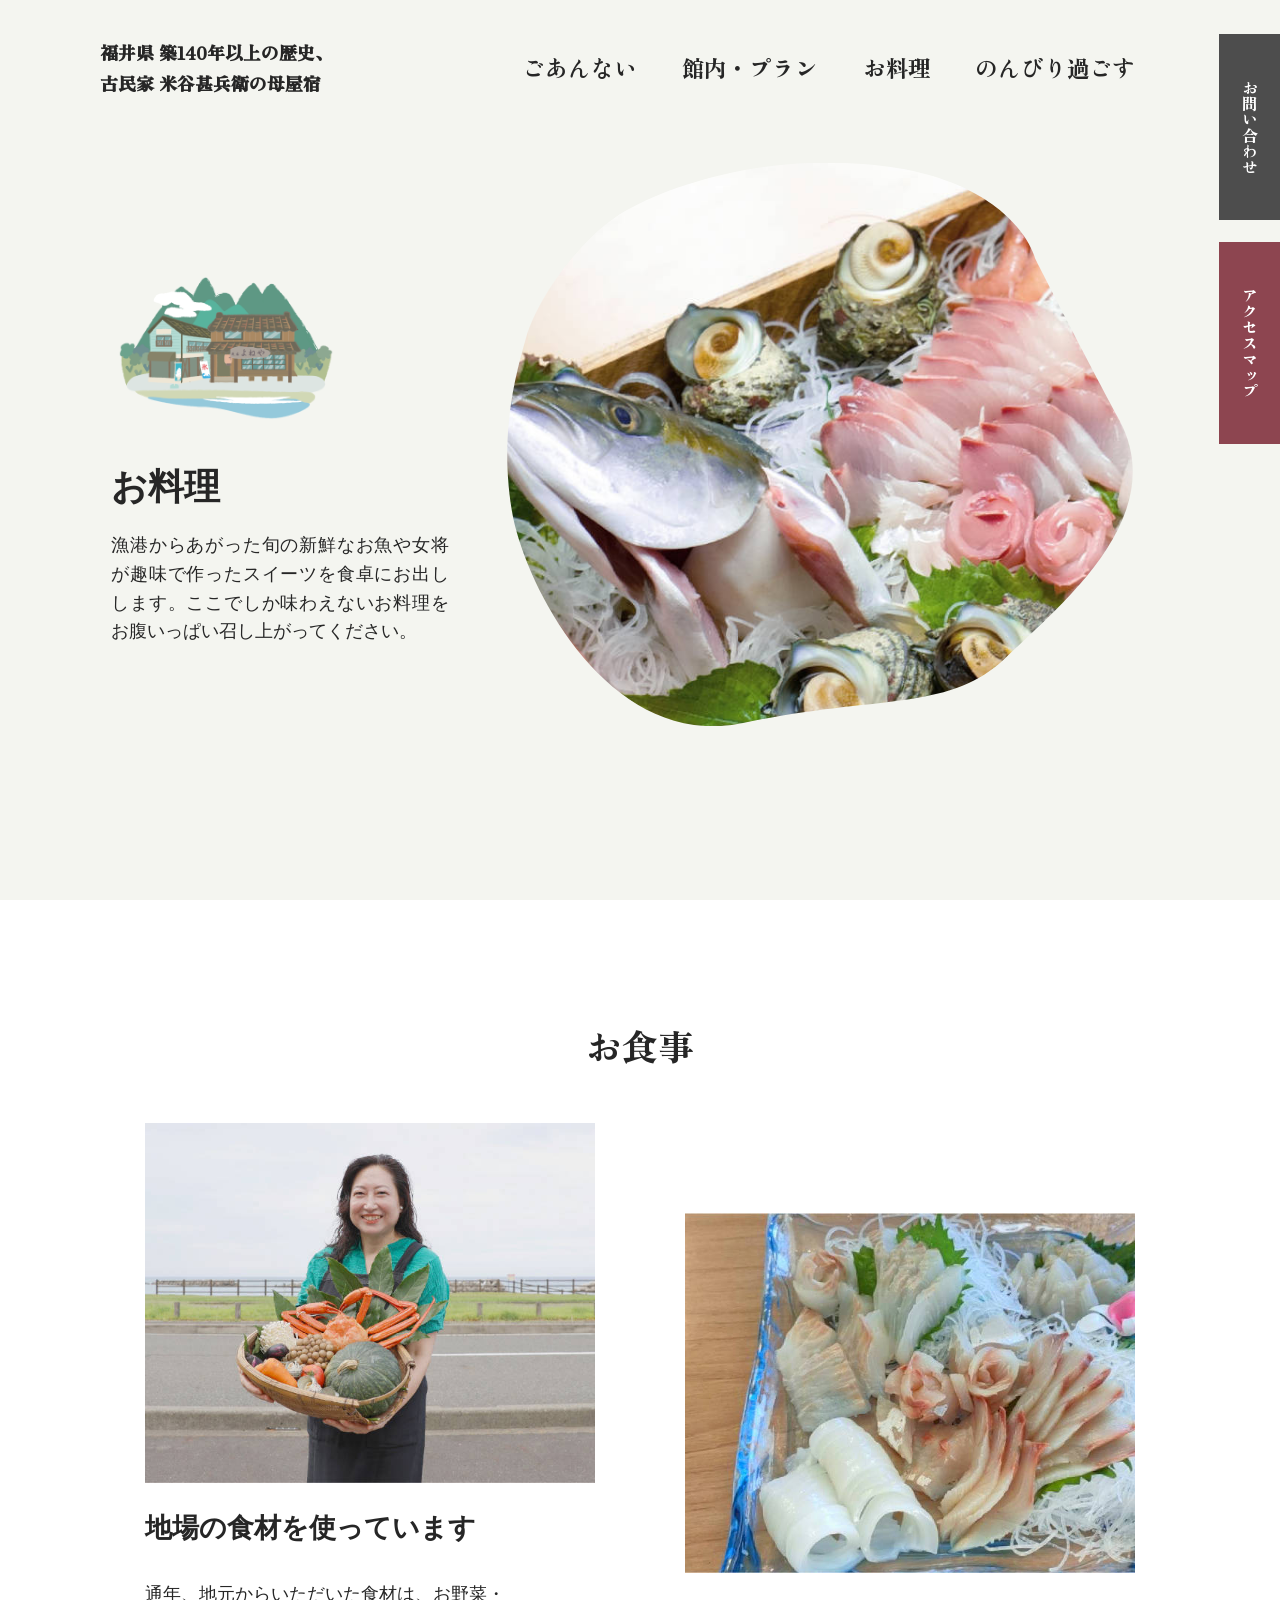
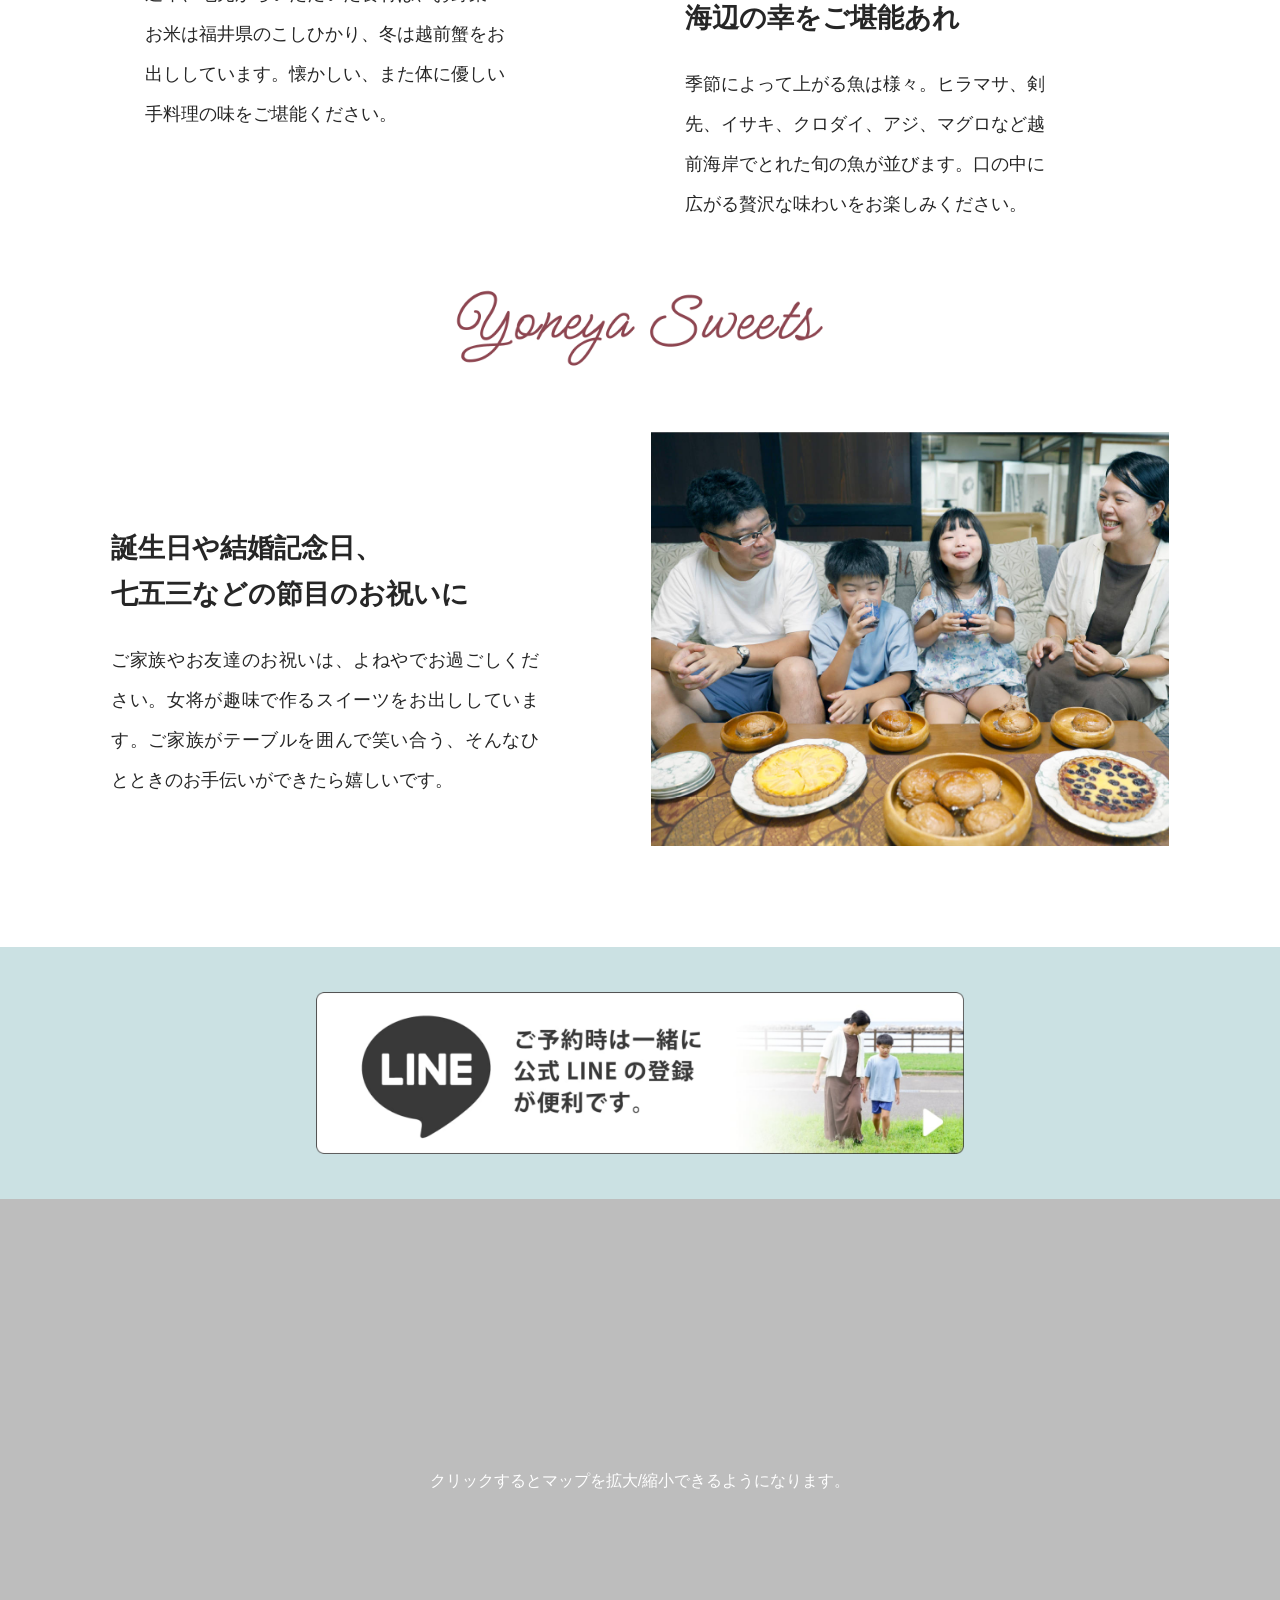
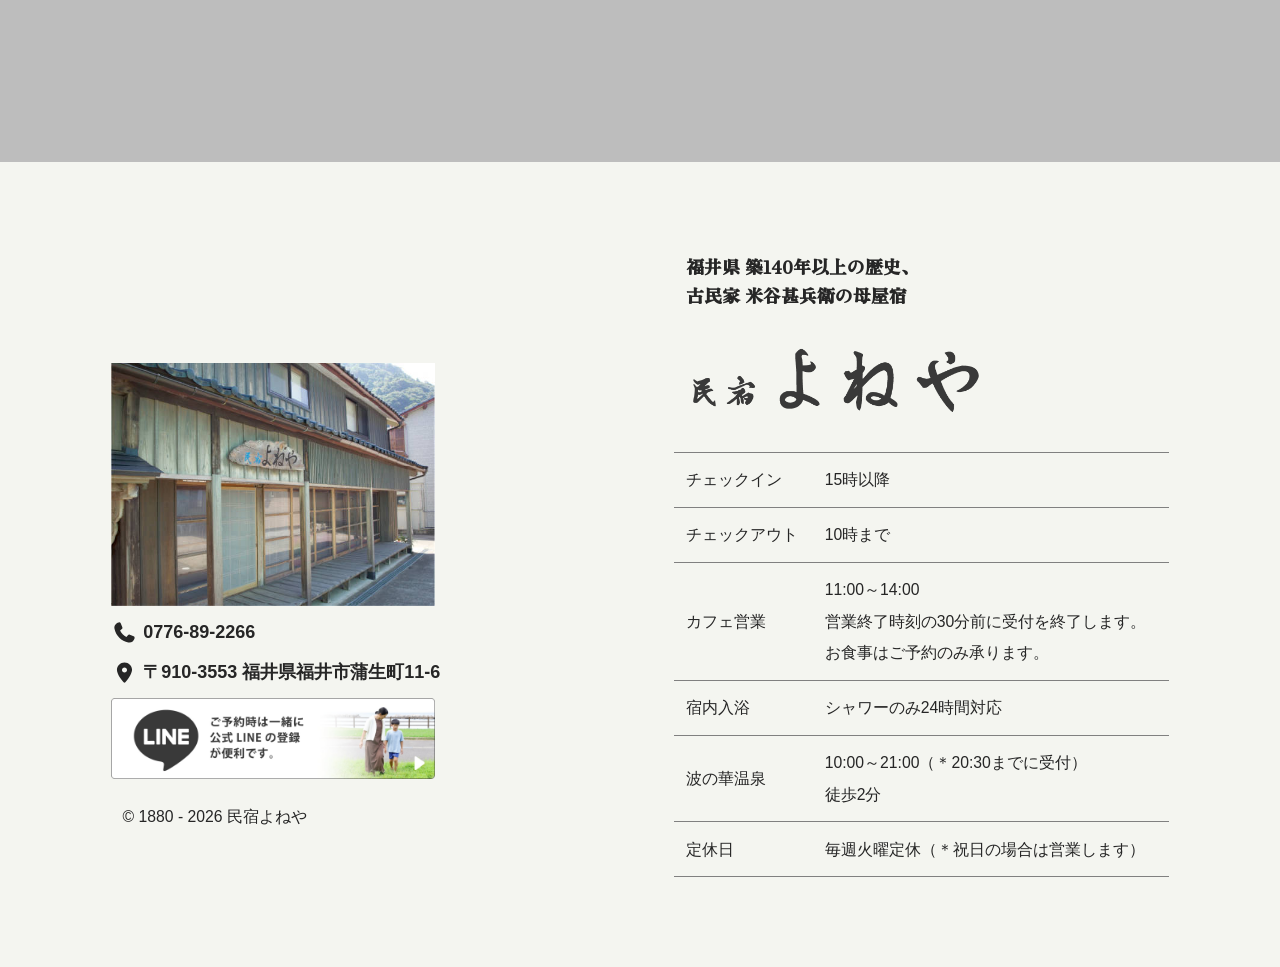
==== commit 7c7a4090: "feat: 公式ラインバナーを設置" ====
--- a/food/index.html
+++ b/food/index.html
@@ -4,6 +4,19 @@
     <meta charset="utf-8">
     <meta name="viewport" content="width=device-width, initial-scale=1.0">
     <title>お料理 | 民宿よねや</title>
+    <meta name="description" content="越前海岸で水揚げされた旬の魚と福井県産コシヒカリ、冬は越前蟹。女将手作りのスイーツもお出しします。福井市越廼・民宿よねやのお料理のご案内です（お食事はご予約制）。">
+    <link rel="canonical" href="https://yoneya-koshino.com/food/">
+    <meta property="og:type" content="article">
+    <meta property="og:site_name" content="民宿よねや">
+    <meta property="og:title" content="お料理 | 民宿よねや">
+    <meta property="og:description" content="越前海岸で水揚げされた旬の魚と福井県産コシヒカリ、冬は越前蟹。女将手作りのスイーツもお出しします。福井市越廼・民宿よねやのお料理のご案内です（お食事はご予約制）。">
+    <meta property="og:url" content="https://yoneya-koshino.com/food/">
+    <meta property="og:image" content="https://yoneya-koshino.com/assets/ogp.jpg">
+    <meta property="og:image:width" content="1200">
+    <meta property="og:image:height" content="630">
+    <meta property="og:image:alt" content="民宿よねや 福井市越廼 築140年以上の古民家の宿">
+    <meta property="og:locale" content="ja_JP">
+    <meta name="twitter:card" content="summary_large_image">
     <link rel="preconnect" href="https://fonts.googleapis.com">
     <link rel="preconnect" href="https://fonts.gstatic.com" crossorigin>
     <link href="https://fonts.googleapis.com/css2?family=Zen+Antique&display=swap" rel="stylesheet">
@@ -106,6 +119,11 @@
             </div>
           </div>
         </section>
+        <section class="banner" data-readable>
+          <a class="banner__line" href="https://lin.ee/qv83gcG">
+            <img src="../assets/line.png" alt="公式LINEアカウントへのご案内">
+          </a>
+        </section>
         <section id="access" class="embed" data-safe-embed data-readable>
           <iframe src="https://www.google.com/maps/embed?pb=!1m18!1m12!1m3!1d12905.450723315187!2d136.00251487978468!3d36.035853599206256!2m3!1f0!2f0!3f0!3m2!1i1024!2i768!4f13.1!3m3!1m2!1s0x5ff8c836736d2411%3A0x1d36cda72240b869!2z5rCR5a6_44KI44Gt44KE!5e0!3m2!1sja!2sjp!4v1790997362595!5m2!1sja!2sjp"></iframe>
         </section>
@@ -117,12 +135,6 @@
               <img src="../assets/yoneya-koshino.jpg" alt="民宿よねや 母屋外観">
             </figure>
             <ul class="footer__list">
-              <li>
-                <svg class="icon is-si-mail is-sm" width="24" height="24" aria-hidden="true">
-                  <use href="../assets/icons.svg#si-mail"></use>
-                </svg>
-                info@yoneya-koshino.com
-              </li>
               <li>
                 <svg class="icon is-si-tel is-sm" width="24" height="24" aria-hidden="true">
                   <use href="../assets/icons.svg#si-tel"></use>
@@ -136,6 +148,9 @@
                 〒910-3553 福井県福井市蒲生町11-6
               </li>
             </ul>
+            <a class="footer__line" href="https://lin.ee/qv83gcG">
+              <img src="../assets/line.png" alt="公式LINEアカウントへのご案内">
+            </a>
             <small class="footer__copyright"></small>
           </div>
           <div class="footer__detail" data-readable>
--- a/style.css
+++ b/style.css
@@ -454,6 +454,14 @@
 .footer__table th {
   font-weight: 400;
 }
+.footer__line {
+  display: block;
+  width: 18rem;
+  transition: opacity 0.35s ease;
+}
+.footer__line:hover {
+  opacity: 0.7;
+}
 .footer__copyright {
   display: block;
   margin-block: var(--spacing--medium);
@@ -910,21 +918,21 @@
 /**
  * Project - Section
  */
-.stay, .koshino, .food, .space, .plan, .how-to-stay, .story, .hero {
+.stay, .koshino, .food, .note, .space, .plan, .how-to-stay, .story, .hero, .banner {
   padding-block: var(--spacing--large);
 }
-:where(.stay, .koshino, .food, .space, .plan, .how-to-stay, .story, .hero) {
+:where(.stay, .koshino, .food, .note, .space, .plan, .how-to-stay, .story, .hero, .banner) {
   background-color: var(--color--lightest);
 }
-:where(.section:nth-child(odd) .stay, .section:nth-child(odd) .koshino, .section:nth-child(odd) .food, .section:nth-child(odd) .space, .section:nth-child(odd) .plan, .section:nth-child(odd) .how-to-stay, .section:nth-child(odd) .story, .section:nth-child(odd) .hero) {
+:where(.section:nth-child(odd) .stay, .section:nth-child(odd) .koshino, .section:nth-child(odd) .food, .section:nth-child(odd) .note, .section:nth-child(odd) .space, .section:nth-child(odd) .plan, .section:nth-child(odd) .how-to-stay, .section:nth-child(odd) .story, .section:nth-child(odd) .hero, .section:nth-child(odd) .banner) {
   background-color: var(--color--darker);
   color: var(--color--lightest);
 }
-:where(.section:nth-child(odd) .stay, .section:nth-child(odd) .koshino, .section:nth-child(odd) .food, .section:nth-child(odd) .space, .section:nth-child(odd) .plan, .section:nth-child(odd) .how-to-stay, .section:nth-child(odd) .story, .section:nth-child(odd) .hero) a {
+:where(.section:nth-child(odd) .stay, .section:nth-child(odd) .koshino, .section:nth-child(odd) .food, .section:nth-child(odd) .note, .section:nth-child(odd) .space, .section:nth-child(odd) .plan, .section:nth-child(odd) .how-to-stay, .section:nth-child(odd) .story, .section:nth-child(odd) .hero, .section:nth-child(odd) .banner) a {
   color: var(--color--lightest);
   text-decoration: none;
 }
-:where(.section:nth-child(odd) .stay, .section:nth-child(odd) .koshino, .section:nth-child(odd) .food, .section:nth-child(odd) .space, .section:nth-child(odd) .plan, .section:nth-child(odd) .how-to-stay, .section:nth-child(odd) .story, .section:nth-child(odd) .hero) a:hover, :where(.section:nth-child(odd) .stay, .section:nth-child(odd) .koshino, .section:nth-child(odd) .food, .section:nth-child(odd) .space, .section:nth-child(odd) .plan, .section:nth-child(odd) .how-to-stay, .section:nth-child(odd) .story, .section:nth-child(odd) .hero) a:focus {
+:where(.section:nth-child(odd) .stay, .section:nth-child(odd) .koshino, .section:nth-child(odd) .food, .section:nth-child(odd) .note, .section:nth-child(odd) .space, .section:nth-child(odd) .plan, .section:nth-child(odd) .how-to-stay, .section:nth-child(odd) .story, .section:nth-child(odd) .hero, .section:nth-child(odd) .banner) a:hover, :where(.section:nth-child(odd) .stay, .section:nth-child(odd) .koshino, .section:nth-child(odd) .food, .section:nth-child(odd) .note, .section:nth-child(odd) .space, .section:nth-child(odd) .plan, .section:nth-child(odd) .how-to-stay, .section:nth-child(odd) .story, .section:nth-child(odd) .hero, .section:nth-child(odd) .banner) a:focus {
   color: var(--color--lightest);
   text-decoration: underline;
 }
@@ -942,19 +950,35 @@
   line-height: 1.68;
 }
 
-.stay__container, .koshino__container, .food__container, .space__container, .plan__container, .how-to-stay__container, .story__container, .hero__container, .footer__container {
+.stay__container, .koshino__container, .food__container, .note__container, .space__container, .plan__container, .how-to-stay__container, .story__container, .hero__container, .footer__container {
   padding-block-start: calc(var(--spacing--small) + var(--spacing--medium));
   padding-block-end: var(--spacing--large);
 }
-.stay__container:not(.section__container.is-md), .koshino__container:not(.section__container.is-md), .food__container:not(.section__container.is-md), .space__container:not(.section__container.is-md), .plan__container:not(.section__container.is-md), .how-to-stay__container:not(.section__container.is-md), .story__container:not(.section__container.is-md), .hero__container:not(.section__container.is-md), .footer__container:not(.section__container.is-md) {
+.stay__container:not(.section__container.is-md), .koshino__container:not(.section__container.is-md), .food__container:not(.section__container.is-md), .note__container:not(.section__container.is-md), .space__container:not(.section__container.is-md), .plan__container:not(.section__container.is-md), .how-to-stay__container:not(.section__container.is-md), .story__container:not(.section__container.is-md), .hero__container:not(.section__container.is-md), .footer__container:not(.section__container.is-md) {
   width: min(100%, var(--container-width--lg));
   margin-inline: auto;
   padding-inline: var(--container-pad--lg);
 }
-.is-md.stay__container, .is-md.koshino__container, .is-md.food__container, .is-md.space__container, .is-md.plan__container, .is-md.how-to-stay__container, .is-md.story__container, .is-md.hero__container, .is-md.footer__container {
+.is-md.stay__container, .is-md.koshino__container, .is-md.food__container, .is-md.note__container, .is-md.space__container, .is-md.plan__container, .is-md.how-to-stay__container, .is-md.story__container, .is-md.hero__container, .is-md.footer__container {
   width: min(100%, var(--container-width--md));
   margin-inline: auto;
   padding-inline: var(--container-pad--md);
+}
+
+/**
+ * Project - Banner
+ */
+.banner {
+  background-color: var(--color--tertiary);
+}
+.banner__line {
+  display: block;
+  width: min(90%, 36rem);
+  margin: 0 auto;
+  transition: opacity 0.35s ease;
+}
+.banner__line:hover {
+  opacity: 0.7;
 }
 
 /**
@@ -1262,6 +1286,23 @@
 }
 
 /**
+ * Project - Note
+ */
+.note {
+  background-color: var(--color--tertiary);
+}
+.note__container {
+  display: flex;
+  flex-flow: row wrap;
+  justify-content: space-around;
+  align-items: flex-start;
+}
+.note h3, .note strong {
+  font-weight: 700;
+  color: var(--color--primary);
+}
+
+/**
  * Project - Food
  */
 .food__heading {
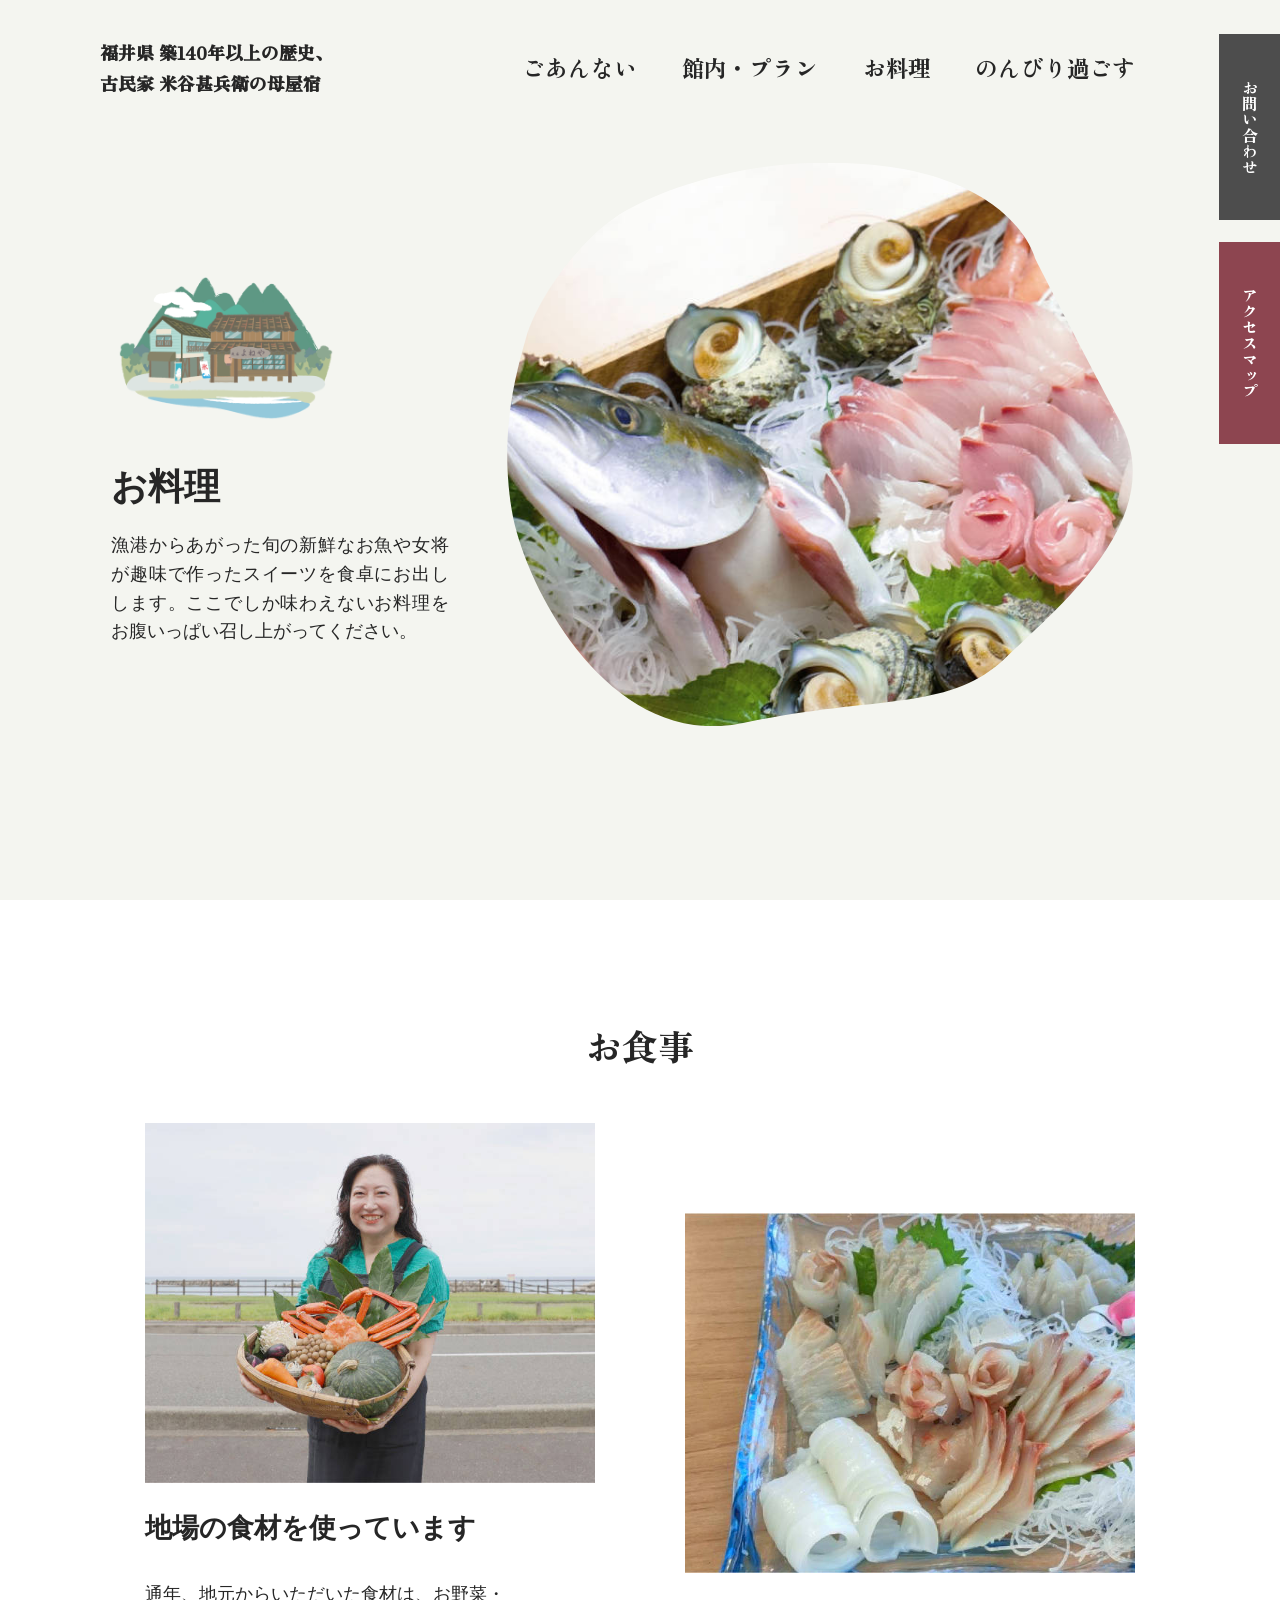
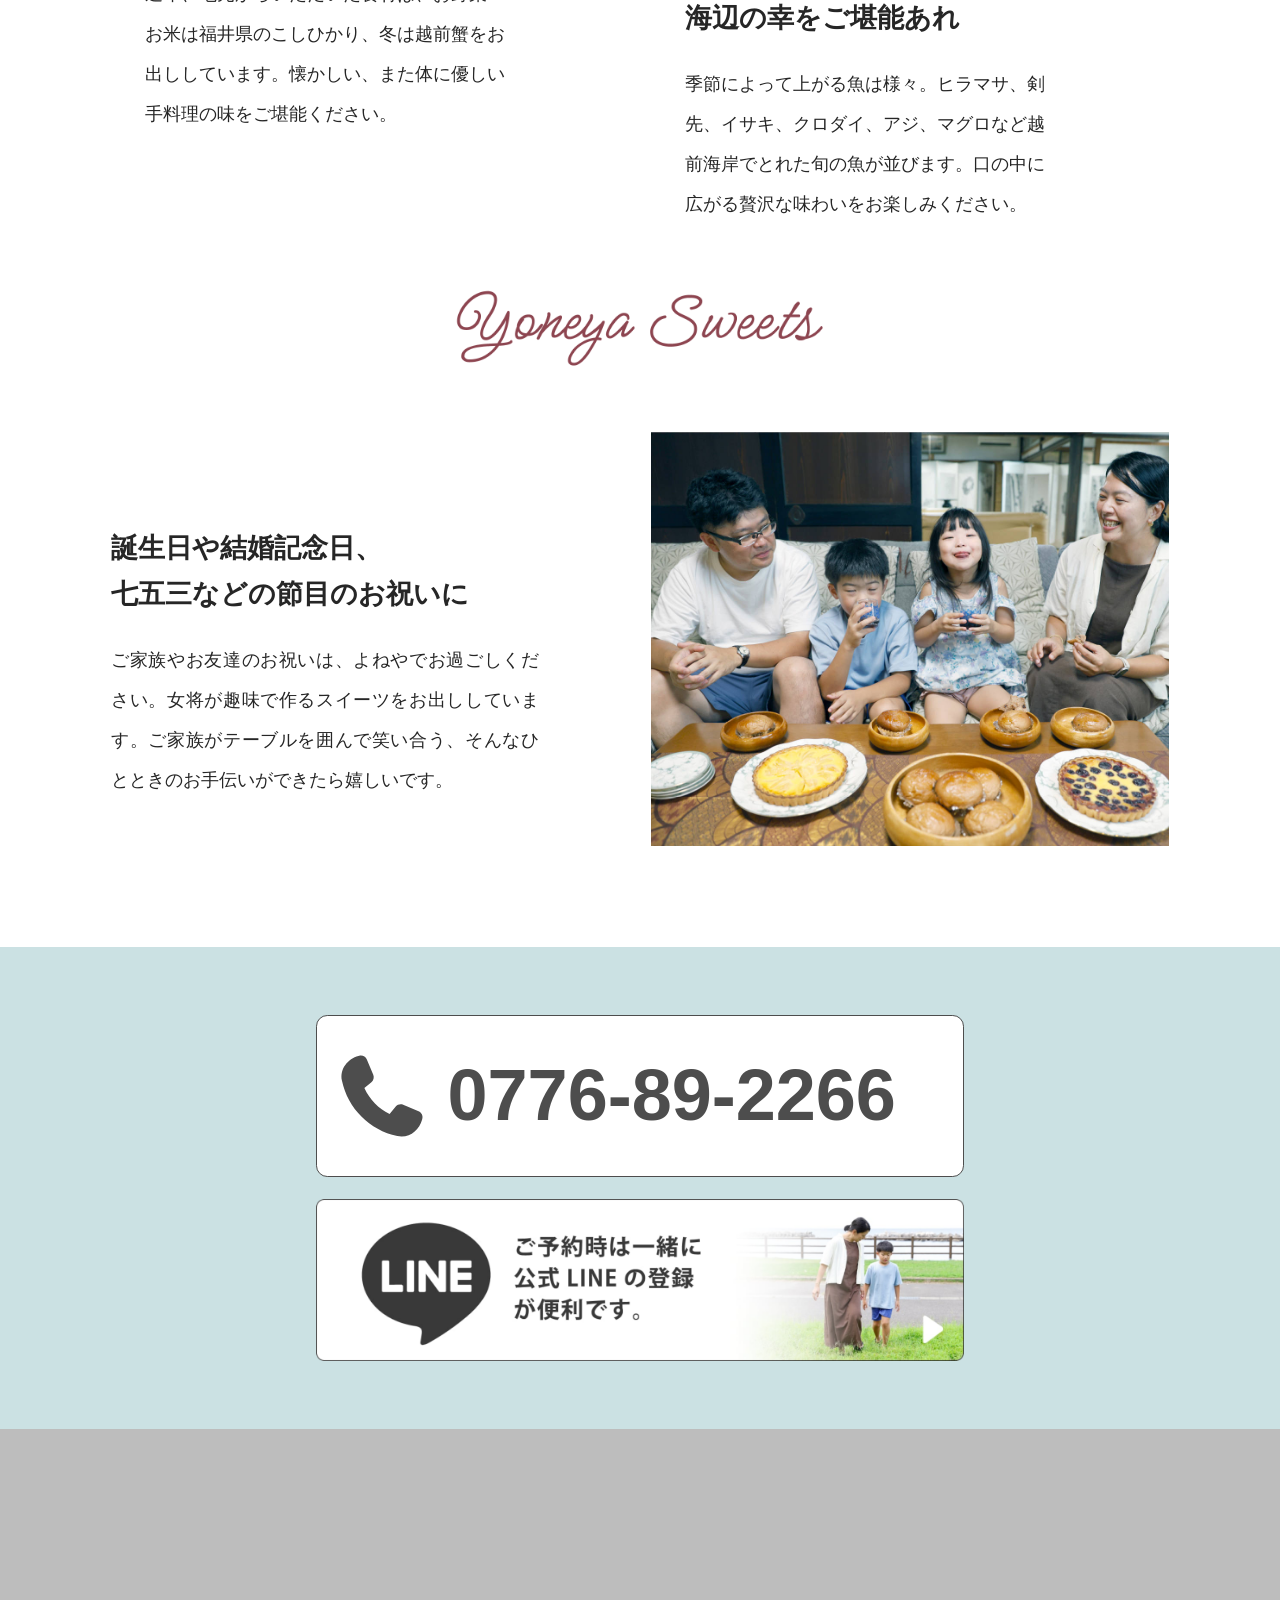
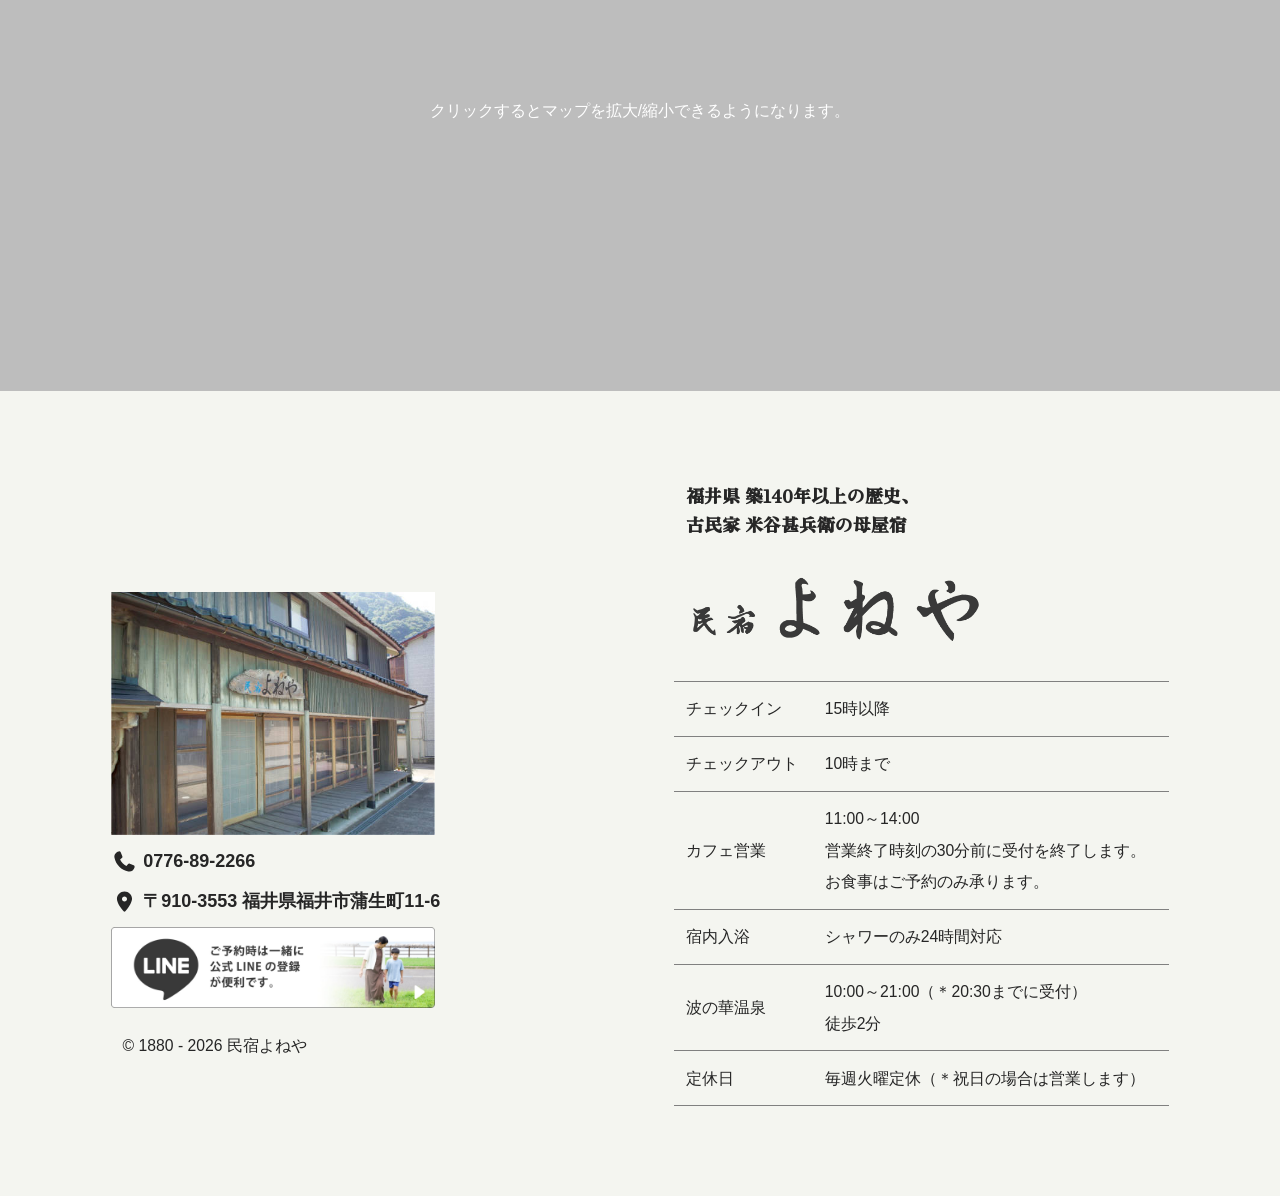
==== commit a07c8025: "feat: 電話番号を設置" ====
--- a/food/index.html
+++ b/food/index.html
@@ -119,7 +119,13 @@
             </div>
           </div>
         </section>
-        <section class="banner" data-readable>
+        <section id="contact" class="banner" data-readable>
+          <a class="banner__tel" href="tel:0776-89-2266">
+            <svg class="icon is-si-tel is-xl" aria-hidden="true">
+              <use href="../assets/icons.svg#si-tel"></use>
+            </svg>
+            0776-89-2266
+          </a>
           <a class="banner__line" href="https://lin.ee/qv83gcG">
             <img src="../assets/line.png" alt="公式LINEアカウントへのご案内">
           </a>
@@ -128,7 +134,7 @@
           <iframe src="https://www.google.com/maps/embed?pb=!1m18!1m12!1m3!1d12905.450723315187!2d136.00251487978468!3d36.035853599206256!2m3!1f0!2f0!3f0!3m2!1i1024!2i768!4f13.1!3m3!1m2!1s0x5ff8c836736d2411%3A0x1d36cda72240b869!2z5rCR5a6_44KI44Gt44KE!5e0!3m2!1sja!2sjp!4v1790997362595!5m2!1sja!2sjp"></iframe>
         </section>
       </main>
-      <footer id="contact" class="footer" data-readable>
+      <footer id="footer" class="footer" data-readable>
         <div class="footer__container py-x-large">
           <div class="footer__summary" data-readable>
             <figure class="footer__image">
--- a/style.css
+++ b/style.css
@@ -487,6 +487,10 @@
   width: 3rem;
   height: 3rem;
 }
+.icon.is-xl {
+  width: clamp(3.6rem, 14.4vw, 6rem);
+  height: clamp(3.6rem, 14.4vw, 6rem);
+}
 .icon__span {
   position: relative;
   display: block;
@@ -971,10 +975,30 @@
 .banner {
   background-color: var(--color--tertiary);
 }
+.banner__tel {
+  display: flex;
+  align-items: center;
+  gap: var(--spacing--small);
+  width: min(90%, 36rem);
+  aspect-ratio: 4;
+  margin: var(--spacing--medium) auto;
+  padding-inline: var(--spacing--small);
+  border: 1px solid var(--color--darker);
+  border-radius: var(--spacing--small);
+  background-color: var(--color--lightest);
+  font-weight: 900;
+  font-size: clamp(2.4rem, 9.6vw, 4rem);
+  transition: opacity 0.35s ease;
+}
+.banner__tel:hover {
+  color: inherit;
+  text-decoration: none;
+  opacity: 0.7;
+}
 .banner__line {
   display: block;
   width: min(90%, 36rem);
-  margin: 0 auto;
+  margin: var(--spacing--medium) auto;
   transition: opacity 0.35s ease;
 }
 .banner__line:hover {
